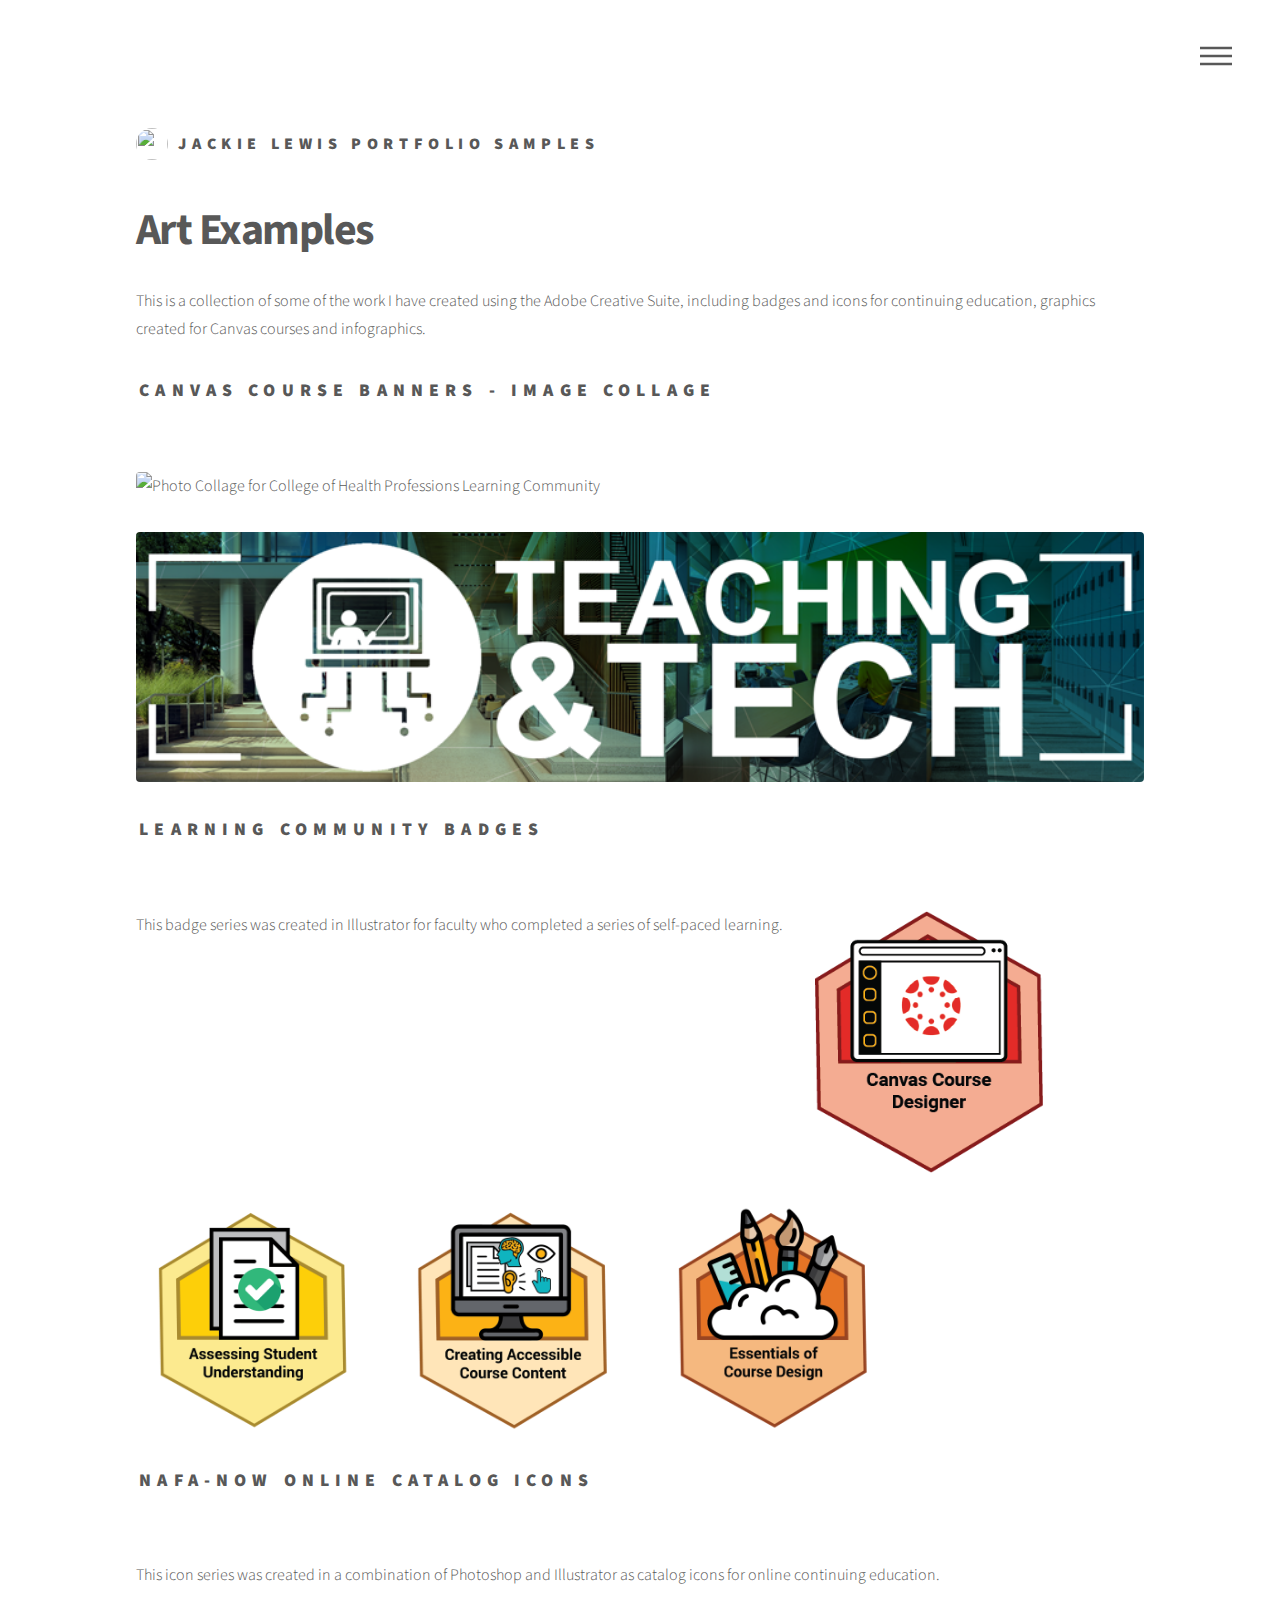
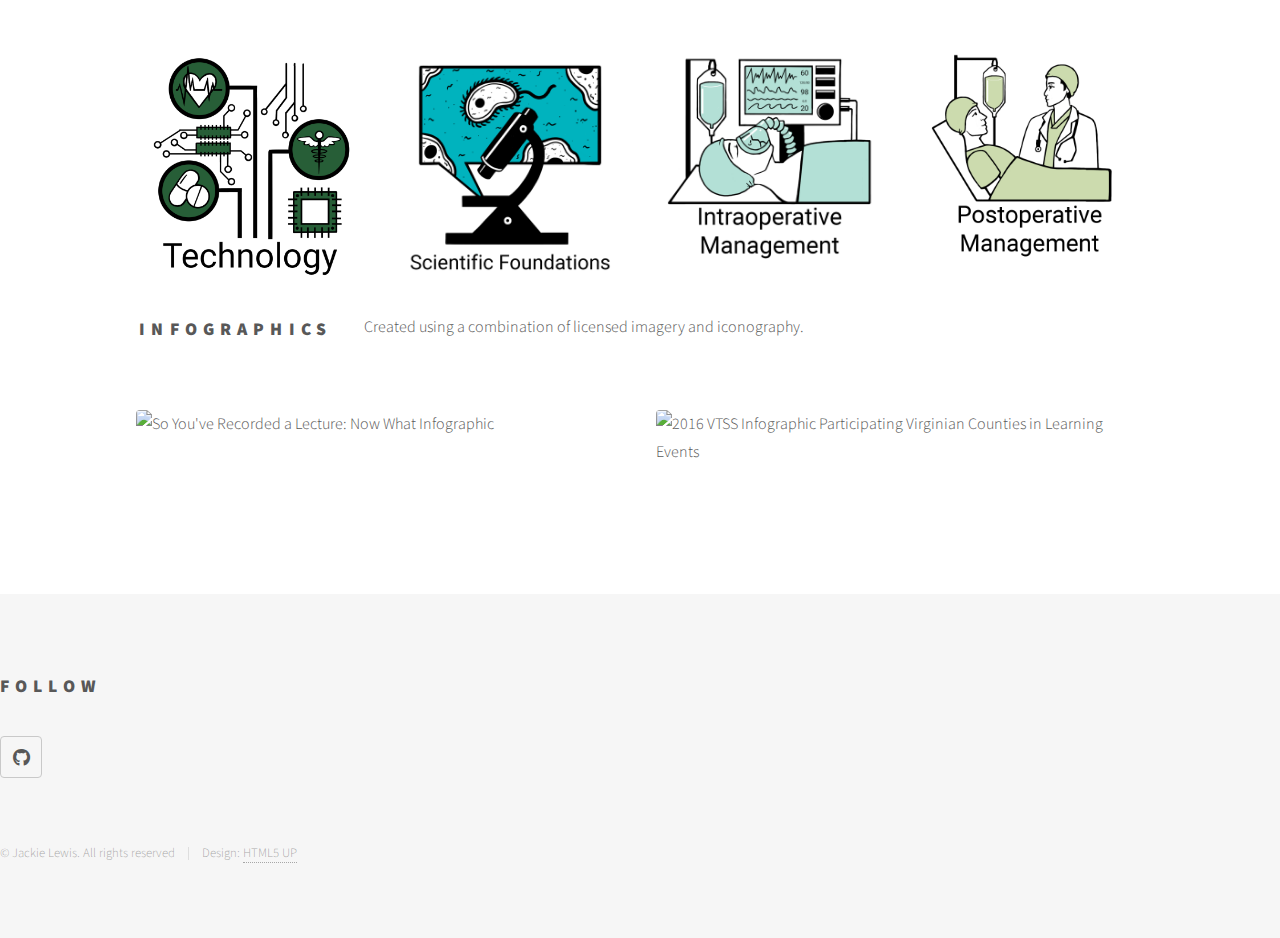
==== creative.html @ b451f37c "Update creative.html" ====
<!DOCTYPE HTML>
<!--
	Phantom by HTML5 UP
	html5up.net | @ajlkn
	Free for personal and commercial use under the CCA 3.0 license (html5up.net/license)
-->
<html>
	<head>
		<title>Jackie Lewis Portfolio Samples</title>
		<meta charset="utf-8" />
		<meta name="viewport" content="width=device-width, initial-scale=1, user-scalable=no" />
		<link rel="stylesheet" href="assets/css/main.css" />
		<noscript><link rel="stylesheet" href="assets/css/noscript.css" /></noscript>
	</head>
	<body class="is-preload">
		<!-- Wrapper -->
			<div id="wrapper">

				<!-- Header -->
					<header id="header">
						<div class="inner">

							<!-- Logo -->
								<a href="index.html" class="logo">
									<span class="symbol"><img style="border-radius: 50%" src="https://avatars.githubusercontent.com/u/89713670?v=4" alt="" /></span><span class="title">Jackie Lewis Portfolio Samples</span>
								</a>

							<!-- Nav -->
								<nav>
									<ul>
										<li><a href="#menu">Menu</a></li>
									</ul>
								</nav>

						</div>
					</header>

				<!-- Menu -->
					<nav id="menu">
						<h2>Menu</h2>
						<ul>
							<li><a href="index.html">Home</a></li>
							<li><a href="css.html">CSS Examples</a></li>
<li><a href="creative.html">Art Examples</a></li>
<!--							<li><a href="generic.html">Consequat dolor</a></li>-->
<!--							<li><a href="elements.html">Elements</a></li>-->
						</ul>
					</nav>

				<!-- Main -->
					<div id="main">
						<div class="inner">
							<header>
								<h1>Art Examples</h1>
								<p>This is a collection of some of the work I have created using the Adobe Creative Suite, including badges and icons for continuing education, graphics created for Canvas courses and infographics.</p>
							</header>
							<section>
								<div class="box alt">
									<div class="row gtr-uniform">
                    <h2>Canvas Course Banners - Image Collage</h2>  <div class="col-12"><span class="image fit"><img src="Canvas Narrow Collage Homepage Banner.png" alt="Photo Collage for College of Health Professions Learning Community"></span></div>

                    <div class="col-12"><span class="image fit"><img src="TEACH _ TECH Banner.png" alt="TEACH & TECH Banner for Newsletter"></span></div>
                    <h2>Learning Community Badges</h2><p>This badge series was created in Illustrator for faculty who completed a series of self-paced learning.</p>
<div class="col-3"><span class="image fit"><img src="ICONS/Badges/Learning Community Badge -- Canvas Course Designer Badge.png" alt="Canvas Course Designer Badge - the Canvas logo on a computer screen on a red six sided badge"></span></div>
                    <div class="col-3"><span class="image fit"><img src="ICONS/Badges/Learning community badge - assessment strategies.png" alt="Assessing Student Understanding Badge - Icons of a document and checkmark on a yellow six sided badge"></span></div>
<div class="col-3"><span class="image fit"><img src="ICONS/Badges/Learning community badge - creating accessible course content.png" alt="Creating Accessible Course Content Badge - Icons of a document, eye, brain, hand and ear on a computer screen on a gold six sided badge"></span></div>
<div class="col-3"><span class="image fit"><img src="ICONS/Badges/Learning community badget - essentials of course design.png" alt="Essentials of Course Design Badge - Icons of a pencil, paint brush, pen and ruler behind a cloud on an orange six sided badge"></span></div>
                    <h2>NAFA-Now Online Catalog Icons</h2><p>This icon series was created in a combination of Photoshop and Illustrator as catalog icons for online continuing education.</p>
<div class="col-3"><span class="image fit"><img src="ICONS/Technology.png" alt="Computer chip illustration in green with medical imagery labeled Technology"></span></div>
                    <div class="col-3"><span class="image fit"><img src="ICONS/Scientific-Foundations.png" alt="Microscope looking at a slide of microbes labeled Scientific Foundations"></span></div>
<div class="col-3"><span class="image fit"><img src="ICONS/Intraoperative-Management.png" alt="Patient laying on operating table surrounded by an IV and medical equipment labeled Intraoperative Management"></span></div>
<div class="col-3"><span class="image fit"><img src="ICONS/Postoperative Management.png" alt="Patient laying on bed talking to doctor surrounded by an IV labeled Postoperative Management"></span></div>
                    <h2>Infographics</h2>
                    <p>Created using a combination of licensed imagery and iconography.</p>
                    <div class="col-6"><span class="image fit"><img src="INFOGRAPHIC Video.pdf" alt="So You've Recorded a Lecture: Now What Infographic" /></span></div>
                    <div class="col-6"><span class="image fit"><img src="INFOGRAPHIC VTSS 2016.pdf" alt="2016 VTSS Infographic Participating Virginian Counties in Learning Events" /></span></div>

                    
                    
                    
										</div>
										

					
									</div>
								</div>
							</section>
						</div>
					</div>

				<!-- Footer -->
					<footer id="footer">
						<div class="inner">
							<section>
								<h2>Follow</h2>
								<ul class="icons">
									<li><a href="https://github.com/lewisjn/" class="icon brands style2 fa-github"><span class="label">GitHub</span></a></li>
								</ul>
							</section>
							<ul class="copyright">
								<li>&copy; Jackie Lewis. All rights reserved</li><li>Design: <a href="http://html5up.net">HTML5 UP</a></li>
							</ul>
						</div>
					</footer>

			</div>

		<!-- Scripts -->
			<script src="assets/js/jquery.min.js"></script>
			<script src="assets/js/browser.min.js"></script>
			<script src="assets/js/breakpoints.min.js"></script>
			<script src="assets/js/util.js"></script>
			<script src="assets/js/main.js"></script>

	</body>
</html>
---- assets/css/main.css ----
@import url(fontawesome-all.min.css);
@import url("https://fonts.googleapis.com/css?family=Source+Sans+Pro:300,700,900");

/*
	Phantom by HTML5 UP
	html5up.net | @ajlkn
	Free for personal and commercial use under the CCA 3.0 license (html5up.net/license)
*/

html, body, div, span, applet, object,
iframe, h1, h2, h3, h4, h5, h6, p, blockquote,
pre, a, abbr, acronym, address, big, cite,
code, del, dfn, em, img, ins, kbd, q, s, samp,
small, strike, strong, sub, sup, tt, var, b,
u, i, center, dl, dt, dd, ol, ul, li, fieldset,
form, label, legend, table, caption, tbody,
tfoot, thead, tr, th, td, article, aside,
canvas, details, embed, figure, figcaption,
footer, header, hgroup, menu, nav, output, ruby,
section, summary, time, mark, audio, video {
	margin: 0;
	padding: 0;
	border: 0;
	font-size: 100%;
	font: inherit;
	vertical-align: baseline;}

article, aside, details, figcaption, figure,
footer, header, hgroup, menu, nav, section {
	display: block;}

body {
	line-height: 1;
}

ol, ul {
	list-style: none;
}

blockquote, q {
	quotes: none;
}

	blockquote:before, blockquote:after, q:before, q:after {
		content: '';
		content: none;
	}

table {
	border-collapse: collapse;
	border-spacing: 0;
}

body {
	-webkit-text-size-adjust: none;
}

mark {
	background-color: transparent;
	color: inherit;
}

input::-moz-focus-inner {
	border: 0;
	padding: 0;
}

input, select, textarea {
	-moz-appearance: none;
	-webkit-appearance: none;
	-ms-appearance: none;
	appearance: none;
}

/* Basic */

	@-ms-viewport {
		width: device-width;
	}

	body {
		-ms-overflow-style: scrollbar;
	}

	@media screen and (max-width: 480px) {

		html, body {
			min-width: 320px;
		}

	}

	html {
		box-sizing: border-box;
	}

	*, *:before, *:after {
		box-sizing: inherit;
	}

	body {
		background: #ffffff;
	}

		body.is-preload *, body.is-preload *:before, body.is-preload *:after {
			-moz-animation: none !important;
			-webkit-animation: none !important;
			-ms-animation: none !important;
			animation: none !important;
			-moz-transition: none !important;
			-webkit-transition: none !important;
			-ms-transition: none !important;
			transition: none !important;
		}

/* Type */

	body, input, select, textarea {
		color: #585858;
		font-family: "Source Sans Pro", Helvetica, sans-serif;
		font-size: 16pt;
		font-weight: 300;
		line-height: 1.75;
	}

		@media screen and (max-width: 1680px) {

			body, input, select, textarea {
				font-size: 14pt;
			}

		}

		@media screen and (max-width: 1280px) {

			body, input, select, textarea {
				font-size: 12pt;
			}

		}

	a {
		-moz-transition: border-bottom-color 0.2s ease, color 0.2s ease;
		-webkit-transition: border-bottom-color 0.2s ease, color 0.2s ease;
		-ms-transition: border-bottom-color 0.2s ease, color 0.2s ease;
		transition: border-bottom-color 0.2s ease, color 0.2s ease;
		text-decoration: none;
		color: #585858;
		border-bottom: dotted 1px rgba(88, 88, 88, 0.5);
	}

		a:hover {
			border-bottom-color: transparent;
			color: #f2849e !important;
		}

	strong, b {
		font-weight: 900;
	}

	em, i {
		font-style: italic;
	}

	p {
		margin: 0 0 2em 0;
	}

	h1 {
		font-size: 2.75em;
		font-weight: 700;
		line-height: 1.3;
		margin: 0 0 1em 0;
		letter-spacing: -0.035em;
	}

		h1 a {
			color: inherit;
		}

		@media screen and (max-width: 736px) {

			h1 {
				font-size: 2em;
				margin: 0 0 1em 0;
			}

		}

		@media screen and (max-width: 360px) {

			h1 {
				font-size: 1.75em;
			}

		}

	h2, h3, h4, h5, h6 {
		font-weight: 900;
		line-height: 1.5;
		margin: 0 0 2em 0;
		text-transform: uppercase;
		letter-spacing: 0.35em;
	}

		h2 a, h3 a, h4 a, h5 a, h6 a {
			color: inherit;
		}

	h2 {
		font-size: 1.1em;
	}

	h3 {
		font-size: 1em;
	}

	h4 {
		font-size: 0.8em;
	}

	h5 {
		font-size: 0.8em;
	}

	h6 {
		font-size: 0.8em;
	}

	@media screen and (max-width: 980px) {

		h1 br, h2 br, h3 br, h4 br, h5 br, h6 br {
			display: none;
		}

	}

	@media screen and (max-width: 736px) {

		h2 {
			font-size: 1em;
		}

		h3 {
			font-size: 0.8em;
		}

	}

	sub {
		font-size: 0.8em;
		position: relative;
		top: 0.5em;
	}

	sup {
		font-size: 0.8em;
		position: relative;
		top: -0.5em;
	}

	blockquote {
		border-left: solid 4px #c9c9c9;
		font-style: italic;
		margin: 0 0 2em 0;
		padding: 0.5em 0 0.5em 2em;
	}

	code {
		background: rgba(144, 144, 144, 0.075);
		border-radius: 4px;
		border: solid 1px #c9c9c9;
		font-family: "Courier New", monospace;
		font-size: 0.9em;
		margin: 0 0.25em;
		padding: 0.25em 0.65em;
	}

	pre {
		-webkit-overflow-scrolling: touch;
		font-family: "Courier New", monospace;
		font-size: 0.9em;
		margin: 0 0 2em 0;
	}

		pre code {
			display: block;
			line-height: 1.75;
			padding: 1em 1.5em;
			overflow-x: auto;
		}

	hr {
		border: 0;
		border-bottom: solid 1px #c9c9c9;
		margin: 2em 0;
	}

		hr.major {
			margin: 3em 0;
		}

	.align-left {
		text-align: left;
	}

	.align-center {
		text-align: center;
	}

	.align-right {
		text-align: right;
	}

/* Row */

	.row {
		display: flex;
		flex-wrap: wrap;
		box-sizing: border-box;
		align-items: stretch;
	}

		.row > * {
			box-sizing: border-box;
		}

		.row.gtr-uniform > * > :last-child {
			margin-bottom: 0;
		}

		.row.aln-left {
			justify-content: flex-start;
		}

		.row.aln-center {
			justify-content: center;
		}

		.row.aln-right {
			justify-content: flex-end;
		}

		.row.aln-top {
			align-items: flex-start;
		}

		.row.aln-middle {
			align-items: center;
		}

		.row.aln-bottom {
			align-items: flex-end;
		}

		.row > .imp {
			order: -1;
		}

		.row > .col-1 {
			width: 8.33333%;
		}

		.row > .off-1 {
			margin-left: 8.33333%;
		}

		.row > .col-2 {
			width: 16.66667%;
		}

		.row > .off-2 {
			margin-left: 16.66667%;
		}

		.row > .col-3 {
			width: 25%;
		}

		.row > .off-3 {
			margin-left: 25%;
		}

		.row > .col-4 {
			width: 33.33333%;
		}

		.row > .off-4 {
			margin-left: 33.33333%;
		}

		.row > .col-5 {
			width: 41.66667%;
		}

		.row > .off-5 {
			margin-left: 41.66667%;
		}

		.row > .col-6 {
			width: 50%;
		}

		.row > .off-6 {
			margin-left: 50%;
		}

		.row > .col-7 {
			width: 58.33333%;
		}

		.row > .off-7 {
			margin-left: 58.33333%;
		}

		.row > .col-8 {
			width: 66.66667%;
		}

		.row > .off-8 {
			margin-left: 66.66667%;
		}

		.row > .col-9 {
			width: 75%;
		}

		.row > .off-9 {
			margin-left: 75%;
		}

		.row > .col-10 {
			width: 83.33333%;
		}

		.row > .off-10 {
			margin-left: 83.33333%;
		}

		.row > .col-11 {
			width: 91.66667%;
		}

		.row > .off-11 {
			margin-left: 91.66667%;
		}

		.row > .col-12 {
			width: 100%;
		}

		.row > .off-12 {
			margin-left: 100%;
		}

		.row.gtr-0 {
			margin-top: 0;
			margin-left: 0em;
		}

			.row.gtr-0 > * {
				padding: 0 0 0 0em;
			}

			.row.gtr-0.gtr-uniform {
				margin-top: 0em;
			}

				.row.gtr-0.gtr-uniform > * {
					padding-top: 0em;
				}

		.row.gtr-25 {
			margin-top: 0;
			margin-left: -0.5em;
		}

			.row.gtr-25 > * {
				padding: 0 0 0 0.5em;
			}

			.row.gtr-25.gtr-uniform {
				margin-top: -0.5em;
			}

				.row.gtr-25.gtr-uniform > * {
					padding-top: 0.5em;
				}

		.row.gtr-50 {
			margin-top: 0;
			margin-left: -1em;
		}

			.row.gtr-50 > * {
				padding: 0 0 0 1em;
			}

			.row.gtr-50.gtr-uniform {
				margin-top: -1em;
			}

				.row.gtr-50.gtr-uniform > * {
					padding-top: 1em;
				}

		.row {
			margin-top: 0;
			margin-left: -2em;
		}

			.row > * {
				padding: 0 0 0 2em;
			}

			.row.gtr-uniform {
				margin-top: -2em;
			}

				.row.gtr-uniform > * {
					padding-top: 2em;
				}

		.row.gtr-150 {
			margin-top: 0;
			margin-left: -3em;
		}

			.row.gtr-150 > * {
				padding: 0 0 0 3em;
			}

			.row.gtr-150.gtr-uniform {
				margin-top: -3em;
			}

				.row.gtr-150.gtr-uniform > * {
					padding-top: 3em;
				}

		.row.gtr-200 {
			margin-top: 0;
			margin-left: -4em;
		}

			.row.gtr-200 > * {
				padding: 0 0 0 4em;
			}

			.row.gtr-200.gtr-uniform {
				margin-top: -4em;
			}

				.row.gtr-200.gtr-uniform > * {
					padding-top: 4em;
				}

		@media screen and (max-width: 1680px) {

			.row {
				display: flex;
				flex-wrap: wrap;
				box-sizing: border-box;
				align-items: stretch;
			}

				.row > * {
					box-sizing: border-box;
				}

				.row.gtr-uniform > * > :last-child {
					margin-bottom: 0;
				}

				.row.aln-left {
					justify-content: flex-start;
				}

				.row.aln-center {
					justify-content: center;
				}

				.row.aln-right {
					justify-content: flex-end;
				}

				.row.aln-top {
					align-items: flex-start;
				}

				.row.aln-middle {
					align-items: center;
				}

				.row.aln-bottom {
					align-items: flex-end;
				}

				.row > .imp-xlarge {
					order: -1;
				}

				.row > .col-1-xlarge {
					width: 8.33333%;
				}

				.row > .off-1-xlarge {
					margin-left: 8.33333%;
				}

				.row > .col-2-xlarge {
					width: 16.66667%;
				}

				.row > .off-2-xlarge {
					margin-left: 16.66667%;
				}

				.row > .col-3-xlarge {
					width: 25%;
				}

				.row > .off-3-xlarge {
					margin-left: 25%;
				}

				.row > .col-4-xlarge {
					width: 33.33333%;
				}

				.row > .off-4-xlarge {
					margin-left: 33.33333%;
				}

				.row > .col-5-xlarge {
					width: 41.66667%;
				}

				.row > .off-5-xlarge {
					margin-left: 41.66667%;
				}

				.row > .col-6-xlarge {
					width: 50%;
				}

				.row > .off-6-xlarge {
					margin-left: 50%;
				}

				.row > .col-7-xlarge {
					width: 58.33333%;
				}

				.row > .off-7-xlarge {
					margin-left: 58.33333%;
				}

				.row > .col-8-xlarge {
					width: 66.66667%;
				}

				.row > .off-8-xlarge {
					margin-left: 66.66667%;
				}

				.row > .col-9-xlarge {
					width: 75%;
				}

				.row > .off-9-xlarge {
					margin-left: 75%;
				}

				.row > .col-10-xlarge {
					width: 83.33333%;
				}

				.row > .off-10-xlarge {
					margin-left: 83.33333%;
				}

				.row > .col-11-xlarge {
					width: 91.66667%;
				}

				.row > .off-11-xlarge {
					margin-left: 91.66667%;
				}

				.row > .col-12-xlarge {
					width: 100%;
				}

				.row > .off-12-xlarge {
					margin-left: 100%;
				}

				.row.gtr-0 {
					margin-top: 0;
					margin-left: 0em;
				}

					.row.gtr-0 > * {
						padding: 0 0 0 0em;
					}

					.row.gtr-0.gtr-uniform {
						margin-top: 0em;
					}

						.row.gtr-0.gtr-uniform > * {
							padding-top: 0em;
						}

				.row.gtr-25 {
					margin-top: 0;
					margin-left: -0.5em;
				}

					.row.gtr-25 > * {
						padding: 0 0 0 0.5em;
					}

					.row.gtr-25.gtr-uniform {
						margin-top: -0.5em;
					}

						.row.gtr-25.gtr-uniform > * {
							padding-top: 0.5em;
						}

				.row.gtr-50 {
					margin-top: 0;
					margin-left: -1em;
				}

					.row.gtr-50 > * {
						padding: 0 0 0 1em;
					}

					.row.gtr-50.gtr-uniform {
						margin-top: -1em;
					}

						.row.gtr-50.gtr-uniform > * {
							padding-top: 1em;
						}

				.row {
					margin-top: 0;
					margin-left: -2em;
				}

					.row > * {
						padding: 0 0 0 2em;
					}

					.row.gtr-uniform {
						margin-top: -2em;
					}

						.row.gtr-uniform > * {
							padding-top: 2em;
						}

				.row.gtr-150 {
					margin-top: 0;
					margin-left: -3em;
				}

					.row.gtr-150 > * {
						padding: 0 0 0 3em;
					}

					.row.gtr-150.gtr-uniform {
						margin-top: -3em;
					}

						.row.gtr-150.gtr-uniform > * {
							padding-top: 3em;
						}

				.row.gtr-200 {
					margin-top: 0;
					margin-left: -4em;
				}

					.row.gtr-200 > * {
						padding: 0 0 0 4em;
					}

					.row.gtr-200.gtr-uniform {
						margin-top: -4em;
					}

						.row.gtr-200.gtr-uniform > * {
							padding-top: 4em;
						}

		}

		@media screen and (max-width: 1280px) {

			.row {
				display: flex;
				flex-wrap: wrap;
				box-sizing: border-box;
				align-items: stretch;
			}

				.row > * {
					box-sizing: border-box;
				}

				.row.gtr-uniform > * > :last-child {
					margin-bottom: 0;
				}

				.row.aln-left {
					justify-content: flex-start;
				}

				.row.aln-center {
					justify-content: center;
				}

				.row.aln-right {
					justify-content: flex-end;
				}

				.row.aln-top {
					align-items: flex-start;
				}

				.row.aln-middle {
					align-items: center;
				}

				.row.aln-bottom {
					align-items: flex-end;
				}

				.row > .imp-large {
					order: -1;
				}

				.row > .col-1-large {
					width: 8.33333%;
				}

				.row > .off-1-large {
					margin-left: 8.33333%;
				}

				.row > .col-2-large {
					width: 16.66667%;
				}

				.row > .off-2-large {
					margin-left: 16.66667%;
				}

				.row > .col-3-large {
					width: 25%;
				}

				.row > .off-3-large {
					margin-left: 25%;
				}

				.row > .col-4-large {
					width: 33.33333%;
				}

				.row > .off-4-large {
					margin-left: 33.33333%;
				}

				.row > .col-5-large {
					width: 41.66667%;
				}

				.row > .off-5-large {
					margin-left: 41.66667%;
				}

				.row > .col-6-large {
					width: 50%;
				}

				.row > .off-6-large {
					margin-left: 50%;
				}

				.row > .col-7-large {
					width: 58.33333%;
				}

				.row > .off-7-large {
					margin-left: 58.33333%;
				}

				.row > .col-8-large {
					width: 66.66667%;
				}

				.row > .off-8-large {
					margin-left: 66.66667%;
				}

				.row > .col-9-large {
					width: 75%;
				}

				.row > .off-9-large {
					margin-left: 75%;
				}

				.row > .col-10-large {
					width: 83.33333%;
				}

				.row > .off-10-large {
					margin-left: 83.33333%;
				}

				.row > .col-11-large {
					width: 91.66667%;
				}

				.row > .off-11-large {
					margin-left: 91.66667%;
				}

				.row > .col-12-large {
					width: 100%;
				}

				.row > .off-12-large {
					margin-left: 100%;
				}

				.row.gtr-0 {
					margin-top: 0;
					margin-left: 0em;
				}

					.row.gtr-0 > * {
						padding: 0 0 0 0em;
					}

					.row.gtr-0.gtr-uniform {
						margin-top: 0em;
					}

						.row.gtr-0.gtr-uniform > * {
							padding-top: 0em;
						}

				.row.gtr-25 {
					margin-top: 0;
					margin-left: -0.5em;
				}

					.row.gtr-25 > * {
						padding: 0 0 0 0.5em;
					}

					.row.gtr-25.gtr-uniform {
						margin-top: -0.5em;
					}

						.row.gtr-25.gtr-uniform > * {
							padding-top: 0.5em;
						}

				.row.gtr-50 {
					margin-top: 0;
					margin-left: -1em;
				}

					.row.gtr-50 > * {
						padding: 0 0 0 1em;
					}

					.row.gtr-50.gtr-uniform {
						margin-top: -1em;
					}

						.row.gtr-50.gtr-uniform > * {
							padding-top: 1em;
						}

				.row {
					margin-top: 0;
					margin-left: -2em;
				}

					.row > * {
						padding: 0 0 0 2em;
					}

					.row.gtr-uniform {
						margin-top: -2em;
					}

						.row.gtr-uniform > * {
							padding-top: 2em;
						}

				.row.gtr-150 {
					margin-top: 0;
					margin-left: -3em;
				}

					.row.gtr-150 > * {
						padding: 0 0 0 3em;
					}

					.row.gtr-150.gtr-uniform {
						margin-top: -3em;
					}

						.row.gtr-150.gtr-uniform > * {
							padding-top: 3em;
						}

				.row.gtr-200 {
					margin-top: 0;
					margin-left: -4em;
				}

					.row.gtr-200 > * {
						padding: 0 0 0 4em;
					}

					.row.gtr-200.gtr-uniform {
						margin-top: -4em;
					}

						.row.gtr-200.gtr-uniform > * {
							padding-top: 4em;
						}

		}

		@media screen and (max-width: 980px) {

			.row {
				display: flex;
				flex-wrap: wrap;
				box-sizing: border-box;
				align-items: stretch;
			}

				.row > * {
					box-sizing: border-box;
				}

				.row.gtr-uniform > * > :last-child {
					margin-bottom: 0;
				}

				.row.aln-left {
					justify-content: flex-start;
				}

				.row.aln-center {
					justify-content: center;
				}

				.row.aln-right {
					justify-content: flex-end;
				}

				.row.aln-top {
					align-items: flex-start;
				}

				.row.aln-middle {
					align-items: center;
				}

				.row.aln-bottom {
					align-items: flex-end;
				}

				.row > .imp-medium {
					order: -1;
				}

				.row > .col-1-medium {
					width: 8.33333%;
				}

				.row > .off-1-medium {
					margin-left: 8.33333%;
				}

				.row > .col-2-medium {
					width: 16.66667%;
				}

				.row > .off-2-medium {
					margin-left: 16.66667%;
				}

				.row > .col-3-medium {
					width: 25%;
				}

				.row > .off-3-medium {
					margin-left: 25%;
				}

				.row > .col-4-medium {
					width: 33.33333%;
				}

				.row > .off-4-medium {
					margin-left: 33.33333%;
				}

				.row > .col-5-medium {
					width: 41.66667%;
				}

				.row > .off-5-medium {
					margin-left: 41.66667%;
				}

				.row > .col-6-medium {
					width: 50%;
				}

				.row > .off-6-medium {
					margin-left: 50%;
				}

				.row > .col-7-medium {
					width: 58.33333%;
				}

				.row > .off-7-medium {
					margin-left: 58.33333%;
				}

				.row > .col-8-medium {
					width: 66.66667%;
				}

				.row > .off-8-medium {
					margin-left: 66.66667%;
				}

				.row > .col-9-medium {
					width: 75%;
				}

				.row > .off-9-medium {
					margin-left: 75%;
				}

				.row > .col-10-medium {
					width: 83.33333%;
				}

				.row > .off-10-medium {
					margin-left: 83.33333%;
				}

				.row > .col-11-medium {
					width: 91.66667%;
				}

				.row > .off-11-medium {
					margin-left: 91.66667%;
				}

				.row > .col-12-medium {
					width: 100%;
				}

				.row > .off-12-medium {
					margin-left: 100%;
				}

				.row.gtr-0 {
					margin-top: 0;
					margin-left: 0em;
				}

					.row.gtr-0 > * {
						padding: 0 0 0 0em;
					}

					.row.gtr-0.gtr-uniform {
						margin-top: 0em;
					}

						.row.gtr-0.gtr-uniform > * {
							padding-top: 0em;
						}

				.row.gtr-25 {
					margin-top: 0;
					margin-left: -0.375em;
				}

					.row.gtr-25 > * {
						padding: 0 0 0 0.375em;
					}

					.row.gtr-25.gtr-uniform {
						margin-top: -0.375em;
					}

						.row.gtr-25.gtr-uniform > * {
							padding-top: 0.375em;
						}

				.row.gtr-50 {
					margin-top: 0;
					margin-left: -0.75em;
				}

					.row.gtr-50 > * {
						padding: 0 0 0 0.75em;
					}

					.row.gtr-50.gtr-uniform {
						margin-top: -0.75em;
					}

						.row.gtr-50.gtr-uniform > * {
							padding-top: 0.75em;
						}

				.row {
					margin-top: 0;
					margin-left: -1.5em;
				}

					.row > * {
						padding: 0 0 0 1.5em;
					}

					.row.gtr-uniform {
						margin-top: -1.5em;
					}

						.row.gtr-uniform > * {
							padding-top: 1.5em;
						}

				.row.gtr-150 {
					margin-top: 0;
					margin-left: -2.25em;
				}

					.row.gtr-150 > * {
						padding: 0 0 0 2.25em;
					}

					.row.gtr-150.gtr-uniform {
						margin-top: -2.25em;
					}

						.row.gtr-150.gtr-uniform > * {
							padding-top: 2.25em;
						}

				.row.gtr-200 {
					margin-top: 0;
					margin-left: -3em;
				}

					.row.gtr-200 > * {
						padding: 0 0 0 3em;
					}

					.row.gtr-200.gtr-uniform {
						margin-top: -3em;
					}

						.row.gtr-200.gtr-uniform > * {
							padding-top: 3em;
						}

		}

		@media screen and (max-width: 736px) {

			.row {
				display: flex;
				flex-wrap: wrap;
				box-sizing: border-box;
				align-items: stretch;
			}

				.row > * {
					box-sizing: border-box;
				}

				.row.gtr-uniform > * > :last-child {
					margin-bottom: 0;
				}

				.row.aln-left {
					justify-content: flex-start;
				}

				.row.aln-center {
					justify-content: center;
				}

				.row.aln-right {
					justify-content: flex-end;
				}

				.row.aln-top {
					align-items: flex-start;
				}

				.row.aln-middle {
					align-items: center;
				}

				.row.aln-bottom {
					align-items: flex-end;
				}

				.row > .imp-small {
					order: -1;
				}

				.row > .col-1-small {
					width: 8.33333%;
				}

				.row > .off-1-small {
					margin-left: 8.33333%;
				}

				.row > .col-2-small {
					width: 16.66667%;
				}

				.row > .off-2-small {
					margin-left: 16.66667%;
				}

				.row > .col-3-small {
					width: 25%;
				}

				.row > .off-3-small {
					margin-left: 25%;
				}

				.row > .col-4-small {
					width: 33.33333%;
				}

				.row > .off-4-small {
					margin-left: 33.33333%;
				}

				.row > .col-5-small {
					width: 41.66667%;
				}

				.row > .off-5-small {
					margin-left: 41.66667%;
				}

				.row > .col-6-small {
					width: 50%;
				}

				.row > .off-6-small {
					margin-left: 50%;
				}

				.row > .col-7-small {
					width: 58.33333%;
				}

				.row > .off-7-small {
					margin-left: 58.33333%;
				}

				.row > .col-8-small {
					width: 66.66667%;
				}

				.row > .off-8-small {
					margin-left: 66.66667%;
				}

				.row > .col-9-small {
					width: 75%;
				}

				.row > .off-9-small {
					margin-left: 75%;
				}

				.row > .col-10-small {
					width: 83.33333%;
				}

				.row > .off-10-small {
					margin-left: 83.33333%;
				}

				.row > .col-11-small {
					width: 91.66667%;
				}

				.row > .off-11-small {
					margin-left: 91.66667%;
				}

				.row > .col-12-small {
					width: 100%;
				}

				.row > .off-12-small {
					margin-left: 100%;
				}

				.row.gtr-0 {
					margin-top: 0;
					margin-left: 0em;
				}

					.row.gtr-0 > * {
						padding: 0 0 0 0em;
					}

					.row.gtr-0.gtr-uniform {
						margin-top: 0em;
					}

						.row.gtr-0.gtr-uniform > * {
							padding-top: 0em;
						}

				.row.gtr-25 {
					margin-top: 0;
					margin-left: -0.25em;
				}

					.row.gtr-25 > * {
						padding: 0 0 0 0.25em;
					}

					.row.gtr-25.gtr-uniform {
						margin-top: -0.25em;
					}

						.row.gtr-25.gtr-uniform > * {
							padding-top: 0.25em;
						}

				.row.gtr-50 {
					margin-top: 0;
					margin-left: -0.5em;
				}

					.row.gtr-50 > * {
						padding: 0 0 0 0.5em;
					}

					.row.gtr-50.gtr-uniform {
						margin-top: -0.5em;
					}

						.row.gtr-50.gtr-uniform > * {
							padding-top: 0.5em;
						}

				.row {
					margin-top: 0;
					margin-left: -1em;
				}

					.row > * {
						padding: 0 0 0 1em;
					}

					.row.gtr-uniform {
						margin-top: -1em;
					}

						.row.gtr-uniform > * {
							padding-top: 1em;
						}

				.row.gtr-150 {
					margin-top: 0;
					margin-left: -1.5em;
				}

					.row.gtr-150 > * {
						padding: 0 0 0 1.5em;
					}

					.row.gtr-150.gtr-uniform {
						margin-top: -1.5em;
					}

						.row.gtr-150.gtr-uniform > * {
							padding-top: 1.5em;
						}

				.row.gtr-200 {
					margin-top: 0;
					margin-left: -2em;
				}

					.row.gtr-200 > * {
						padding: 0 0 0 2em;
					}

					.row.gtr-200.gtr-uniform {
						margin-top: -2em;
					}

						.row.gtr-200.gtr-uniform > * {
							padding-top: 2em;
						}

		}

		@media screen and (max-width: 480px) {

			.row {
				display: flex;
				flex-wrap: wrap;
				box-sizing: border-box;
				align-items: stretch;
			}

				.row > * {
					box-sizing: border-box;
				}

				.row.gtr-uniform > * > :last-child {
					margin-bottom: 0;
				}

				.row.aln-left {
					justify-content: flex-start;
				}

				.row.aln-center {
					justify-content: center;
				}

				.row.aln-right {
					justify-content: flex-end;
				}

				.row.aln-top {
					align-items: flex-start;
				}

				.row.aln-middle {
					align-items: center;
				}

				.row.aln-bottom {
					align-items: flex-end;
				}

				.row > .imp-xsmall {
					order: -1;
				}

				.row > .col-1-xsmall {
					width: 8.33333%;
				}

				.row > .off-1-xsmall {
					margin-left: 8.33333%;
				}

				.row > .col-2-xsmall {
					width: 16.66667%;
				}

				.row > .off-2-xsmall {
					margin-left: 16.66667%;
				}

				.row > .col-3-xsmall {
					width: 25%;
				}

				.row > .off-3-xsmall {
					margin-left: 25%;
				}

				.row > .col-4-xsmall {
					width: 33.33333%;
				}

				.row > .off-4-xsmall {
					margin-left: 33.33333%;
				}

				.row > .col-5-xsmall {
					width: 41.66667%;
				}

				.row > .off-5-xsmall {
					margin-left: 41.66667%;
				}

				.row > .col-6-xsmall {
					width: 50%;
				}

				.row > .off-6-xsmall {
					margin-left: 50%;
				}

				.row > .col-7-xsmall {
					width: 58.33333%;
				}

				.row > .off-7-xsmall {
					margin-left: 58.33333%;
				}

				.row > .col-8-xsmall {
					width: 66.66667%;
				}

				.row > .off-8-xsmall {
					margin-left: 66.66667%;
				}

				.row > .col-9-xsmall {
					width: 75%;
				}

				.row > .off-9-xsmall {
					margin-left: 75%;
				}

				.row > .col-10-xsmall {
					width: 83.33333%;
				}

				.row > .off-10-xsmall {
					margin-left: 83.33333%;
				}

				.row > .col-11-xsmall {
					width: 91.66667%;
				}

				.row > .off-11-xsmall {
					margin-left: 91.66667%;
				}

				.row > .col-12-xsmall {
					width: 100%;
				}

				.row > .off-12-xsmall {
					margin-left: 100%;
				}

				.row.gtr-0 {
					margin-top: 0;
					margin-left: 0em;
				}

					.row.gtr-0 > * {
						padding: 0 0 0 0em;
					}

					.row.gtr-0.gtr-uniform {
						margin-top: 0em;
					}

						.row.gtr-0.gtr-uniform > * {
							padding-top: 0em;
						}

				.row.gtr-25 {
					margin-top: 0;
					margin-left: -0.25em;
				}

					.row.gtr-25 > * {
						padding: 0 0 0 0.25em;
					}

					.row.gtr-25.gtr-uniform {
						margin-top: -0.25em;
					}

						.row.gtr-25.gtr-uniform > * {
							padding-top: 0.25em;
						}

				.row.gtr-50 {
					margin-top: 0;
					margin-left: -0.5em;
				}

					.row.gtr-50 > * {
						padding: 0 0 0 0.5em;
					}

					.row.gtr-50.gtr-uniform {
						margin-top: -0.5em;
					}

						.row.gtr-50.gtr-uniform > * {
							padding-top: 0.5em;
						}

				.row {
					margin-top: 0;
					margin-left: -1em;
				}

					.row > * {
						padding: 0 0 0 1em;
					}

					.row.gtr-uniform {
						margin-top: -1em;
					}

						.row.gtr-uniform > * {
							padding-top: 1em;
						}

				.row.gtr-150 {
					margin-top: 0;
					margin-left: -1.5em;
				}

					.row.gtr-150 > * {
						padding: 0 0 0 1.5em;
					}

					.row.gtr-150.gtr-uniform {
						margin-top: -1.5em;
					}

						.row.gtr-150.gtr-uniform > * {
							padding-top: 1.5em;
						}

				.row.gtr-200 {
					margin-top: 0;
					margin-left: -2em;
				}

					.row.gtr-200 > * {
						padding: 0 0 0 2em;
					}

					.row.gtr-200.gtr-uniform {
						margin-top: -2em;
					}

						.row.gtr-200.gtr-uniform > * {
							padding-top: 2em;
						}

		}

/* Section/Article */

	section.special, article.special {
		text-align: center;
	}

	header p {
		margin-top: -1em;
	}

	@media screen and (max-width: 736px) {

		header p {
			margin-top: 0;
		}

	}

/* Icon */

	.icon {
		text-decoration: none;
		border-bottom: none;
		position: relative;
	}

		.icon:before {
			-moz-osx-font-smoothing: grayscale;
			-webkit-font-smoothing: antialiased;
			display: inline-block;
			font-style: normal;
			font-variant: normal;
			text-rendering: auto;
			line-height: 1;
			text-transform: none !important;
			font-family: 'Font Awesome 5 Free';
			font-weight: 400;
		}

		.icon > .label {
			display: none;
		}

		.icon:before {
			line-height: inherit;
		}

		.icon.solid:before {
			font-weight: 900;
		}

		.icon.brands:before {
			font-family: 'Font Awesome 5 Brands';
		}

		.icon.style2 {
			-moz-transition: background-color 0.2s ease-in-out, color 0.2s ease-in-out, border-color 0.2s ease-in-out;
			-webkit-transition: background-color 0.2s ease-in-out, color 0.2s ease-in-out, border-color 0.2s ease-in-out;
			-ms-transition: background-color 0.2s ease-in-out, color 0.2s ease-in-out, border-color 0.2s ease-in-out;
			transition: background-color 0.2s ease-in-out, color 0.2s ease-in-out, border-color 0.2s ease-in-out;
			background-color: transparent;
			border: solid 1px #c9c9c9;
			border-radius: 4px;
			width: 2.65em;
			height: 2.65em;
			display: inline-block;
			text-align: center;
			line-height: 2.65em;
			color: inherit;
		}

			.icon.style2:before {
				font-size: 1.1em;
			}

			.icon.style2:hover {
				color: #f2849e;
				border-color: #f2849e;
			}

			.icon.style2:active {
				background-color: rgba(242, 132, 158, 0.1);
			}

/* List */

	ol {
		list-style: decimal;
		margin: 0 0 2em 0;
		padding-left: 1.25em;
	}

		ol li {
			padding-left: 0.25em;
		}

	ul {
		list-style: disc;
		margin: 0 0 2em 0;
		padding-left: 1em;
	}

		ul li {
			padding-left: 0.5em;
		}

		ul.alt {
			list-style: none;
			padding-left: 0;
		}

			ul.alt li {
				border-top: solid 1px #c9c9c9;
				padding: 0.5em 0;
			}

				ul.alt li:first-child {
					border-top: 0;
					padding-top: 0;
				}

	dl {
		margin: 0 0 2em 0;
	}

		dl dt {
			display: block;
			font-weight: 900;
			margin: 0 0 1em 0;
		}

		dl dd {
			margin-left: 2em;
		}

/* Actions */

	ul.actions {
		display: -moz-flex;
		display: -webkit-flex;
		display: -ms-flex;
		display: flex;
		cursor: default;
		list-style: none;
		margin-left: -1em;
		padding-left: 0;
	}

		ul.actions li {
			padding: 0 0 0 1em;
			vertical-align: middle;
		}

		ul.actions.special {
			-moz-justify-content: center;
			-webkit-justify-content: center;
			-ms-justify-content: center;
			justify-content: center;
			width: 100%;
			margin-left: 0;
		}

			ul.actions.special li:first-child {
				padding-left: 0;
			}

		ul.actions.stacked {
			-moz-flex-direction: column;
			-webkit-flex-direction: column;
			-ms-flex-direction: column;
			flex-direction: column;
			margin-left: 0;
		}

			ul.actions.stacked li {
				padding: 1.3em 0 0 0;
			}

				ul.actions.stacked li:first-child {
					padding-top: 0;
				}

		ul.actions.fit {
			width: calc(100% + 1em);
		}

			ul.actions.fit li {
				-moz-flex-grow: 1;
				-webkit-flex-grow: 1;
				-ms-flex-grow: 1;
				flex-grow: 1;
				-moz-flex-shrink: 1;
				-webkit-flex-shrink: 1;
				-ms-flex-shrink: 1;
				flex-shrink: 1;
				width: 100%;
			}

				ul.actions.fit li > * {
					width: 100%;
				}

			ul.actions.fit.stacked {
				width: 100%;
			}

		@media screen and (max-width: 480px) {

			ul.actions:not(.fixed) {
				-moz-flex-direction: column;
				-webkit-flex-direction: column;
				-ms-flex-direction: column;
				flex-direction: column;
				margin-left: 0;
				width: 100% !important;
			}

				ul.actions:not(.fixed) li {
					-moz-flex-grow: 1;
					-webkit-flex-grow: 1;
					-ms-flex-grow: 1;
					flex-grow: 1;
					-moz-flex-shrink: 1;
					-webkit-flex-shrink: 1;
					-ms-flex-shrink: 1;
					flex-shrink: 1;
					padding: 1em 0 0 0;
					text-align: center;
					width: 100%;
				}

					ul.actions:not(.fixed) li > * {
						width: 100%;
					}

					ul.actions:not(.fixed) li:first-child {
						padding-top: 0;
					}

					ul.actions:not(.fixed) li input[type="submit"],
					ul.actions:not(.fixed) li input[type="reset"],
					ul.actions:not(.fixed) li input[type="button"],
					ul.actions:not(.fixed) li button,
					ul.actions:not(.fixed) li .button {
						width: 100%;
					}

						ul.actions:not(.fixed) li input[type="submit"].icon:before,
						ul.actions:not(.fixed) li input[type="reset"].icon:before,
						ul.actions:not(.fixed) li input[type="button"].icon:before,
						ul.actions:not(.fixed) li button.icon:before,
						ul.actions:not(.fixed) li .button.icon:before {
							margin-left: -0.5rem;
						}

		}

/* Icons */

	ul.icons {
		cursor: default;
		list-style: none;
		padding-left: 0;
		margin: -1em 0 2em -1em;
	}

		ul.icons li {
			display: inline-block;
			padding: 1em 0 0 1em;
		}

/* Form */

	form {
		margin: 0 0 2em 0;
		overflow-x: hidden;
	}

		form > :last-child {
			margin-bottom: 0;
		}

		form > .fields {
			display: -moz-flex;
			display: -webkit-flex;
			display: -ms-flex;
			display: flex;
			-moz-flex-wrap: wrap;
			-webkit-flex-wrap: wrap;
			-ms-flex-wrap: wrap;
			flex-wrap: wrap;
			width: calc(100% + 3em);
			margin: -1.5em 0 2em -1.5em;
		}

			form > .fields > .field {
				-moz-flex-grow: 0;
				-webkit-flex-grow: 0;
				-ms-flex-grow: 0;
				flex-grow: 0;
				-moz-flex-shrink: 0;
				-webkit-flex-shrink: 0;
				-ms-flex-shrink: 0;
				flex-shrink: 0;
				padding: 1.5em 0 0 1.5em;
				width: calc(100% - 1.5em);
			}

				form > .fields > .field.half {
					width: calc(50% - 0.75em);
				}

				form > .fields > .field.third {
					width: calc(100%/3 - 0.5em);
				}

				form > .fields > .field.quarter {
					width: calc(25% - 0.375em);
				}

		@media screen and (max-width: 480px) {

			form > .fields {
				width: calc(100% + 3em);
				margin: -1.5em 0 2em -1.5em;
			}

				form > .fields > .field {
					padding: 1.5em 0 0 1.5em;
					width: calc(100% - 1.5em);
				}

					form > .fields > .field.half {
						width: calc(100% - 1.5em);
					}

					form > .fields > .field.third {
						width: calc(100% - 1.5em);
					}

					form > .fields > .field.quarter {
						width: calc(100% - 1.5em);
					}

		}

	label {
		display: block;
		font-size: 0.9em;
		font-weight: 900;
		margin: 0 0 1em 0;
	}

	input[type="text"],
	input[type="password"],
	input[type="email"],
	input[type="tel"],
	select,
	textarea {
		-moz-appearance: none;
		-webkit-appearance: none;
		-ms-appearance: none;
		appearance: none;
		background-color: transparent;
		border: none;
		border-radius: 0;
		border-bottom: solid 1px #c9c9c9;
		color: inherit;
		display: block;
		outline: 0;
		padding: 0;
		text-decoration: none;
		width: 100%;
	}

		input[type="text"]:invalid,
		input[type="password"]:invalid,
		input[type="email"]:invalid,
		input[type="tel"]:invalid,
		select:invalid,
		textarea:invalid {
			box-shadow: none;
		}

		input[type="text"]:focus,
		input[type="password"]:focus,
		input[type="email"]:focus,
		input[type="tel"]:focus,
		select:focus,
		textarea:focus {
			border-bottom-color: #f2849e;
			box-shadow: inset 0 -1px 0 0 #f2849e;
		}

	select {
		background-image: url("data:image/svg+xml;charset=utf8,%3Csvg xmlns='http://www.w3.org/2000/svg' width='40' height='40' preserveAspectRatio='none' viewBox='0 0 40 40'%3E%3Cpath d='M9.4,12.3l10.4,10.4l10.4-10.4c0.2-0.2,0.5-0.4,0.9-0.4c0.3,0,0.6,0.1,0.9,0.4l3.3,3.3c0.2,0.2,0.4,0.5,0.4,0.9 c0,0.4-0.1,0.6-0.4,0.9L20.7,31.9c-0.2,0.2-0.5,0.4-0.9,0.4c-0.3,0-0.6-0.1-0.9-0.4L4.3,17.3c-0.2-0.2-0.4-0.5-0.4-0.9 c0-0.4,0.1-0.6,0.4-0.9l3.3-3.3c0.2-0.2,0.5-0.4,0.9-0.4S9.1,12.1,9.4,12.3z' fill='%23c9c9c9' /%3E%3C/svg%3E");
		background-size: 1.25rem;
		background-repeat: no-repeat;
		background-position: calc(100% - 1rem) center;
		height: 3em;
		padding-right: 3em;
		text-overflow: ellipsis;
	}

		select option {
			background: #ffffff;
		}

		select:focus::-ms-value {
			background-color: transparent;
		}

		select::-ms-expand {
			display: none;
		}

	input[type="text"],
	input[type="password"],
	input[type="email"],
	select {
		height: 3em;
	}

	textarea {
		padding: 0;
		min-height: 3.75em;
	}

	input[type="checkbox"],
	input[type="radio"] {
		-moz-appearance: none;
		-webkit-appearance: none;
		-ms-appearance: none;
		appearance: none;
		display: block;
		float: left;
		margin-right: -2em;
		opacity: 0;
		width: 1em;
		z-index: -1;
	}

		input[type="checkbox"] + label,
		input[type="radio"] + label {
			text-decoration: none;
			color: #585858;
			cursor: pointer;
			display: inline-block;
			font-size: 1em;
			font-weight: 300;
			padding-left: 2.55em;
			padding-right: 0.75em;
			position: relative;
		}

			input[type="checkbox"] + label:before,
			input[type="radio"] + label:before {
				-moz-osx-font-smoothing: grayscale;
				-webkit-font-smoothing: antialiased;
				display: inline-block;
				font-style: normal;
				font-variant: normal;
				text-rendering: auto;
				line-height: 1;
				text-transform: none !important;
				font-family: 'Font Awesome 5 Free';
				font-weight: 900;
			}

			input[type="checkbox"] + label:before,
			input[type="radio"] + label:before {
				border-radius: 4px;
				border: solid 1px #c9c9c9;
				content: '';
				display: inline-block;
				font-size: 0.8em;
				height: 2.25em;
				left: 0;
				line-height: 2.25em;
				position: absolute;
				text-align: center;
				top: 0;
				width: 2.25em;
			}

		input[type="checkbox"]:checked + label:before,
		input[type="radio"]:checked + label:before {
			background: #585858;
			border-color: #585858;
			color: #ffffff;
			content: '\f00c';
		}

		input[type="checkbox"]:focus + label:before,
		input[type="radio"]:focus + label:before {
			border-color: #f2849e;
			box-shadow: 0 0 0 1px #f2849e;
		}

	input[type="checkbox"] + label:before {
		border-radius: 4px;
	}

	input[type="radio"] + label:before {
		border-radius: 100%;
	}

/* Box */

	.box {
		border-radius: 4px;
		border: solid 1px #c9c9c9;
		margin-bottom: 2em;
		padding: 1.5em;
	}

		.box > :last-child,
		.box > :last-child > :last-child,
		.box > :last-child > :last-child > :last-child {
			margin-bottom: 0;
		}

		.box.alt {
			border: 0;
			border-radius: 0;
			padding: 0;
		}

/* Image */

	.image {
		border-radius: 4px;
		border: 0;
		display: inline-block;
		position: relative;
	}

		.image img {
			border-radius: 4px;
			display: block;
		}

		.image.left, .image.right {
			max-width: 40%;
		}

			.image.left img, .image.right img {
				width: 100%;
			}

		.image.left {
			float: left;
			padding: 0 1.5em 1em 0;
			top: 0.25em;
		}

		.image.right {
			float: right;
			padding: 0 0 1em 1.5em;
			top: 0.25em;
		}

		.image.fit {
			display: block;
			margin: 0 0 2em 0;
			width: 100%;
		}

			.image.fit img {
				width: 100%;
			}

		.image.main {
			display: block;
			margin: 0 0 3em 0;
			width: 100%;
		}

			.image.main img {
				width: 100%;
			}

			@media screen and (max-width: 736px) {

				.image.main {
					margin: 0 0 2em 0;
				}

			}

/* Table */

	.table-wrapper {
		-webkit-overflow-scrolling: touch;
		overflow-x: auto;
	}

	table {
		margin: 0 0 2em 0;
		width: 100%;
	}

		table tbody tr {
			border: solid 1px #c9c9c9;
			border-left: 0;
			border-right: 0;
		}

			table tbody tr:nth-child(2n + 1) {
				background-color: rgba(144, 144, 144, 0.075);
			}

		table td {
			padding: 0.75em 0.75em;
		}

		table th {
			font-size: 0.9em;
			font-weight: 900;
			padding: 0 0.75em 0.75em 0.75em;
			text-align: left;
		}

		table thead {
			border-bottom: solid 2px #c9c9c9;
		}

		table tfoot {
			border-top: solid 2px #c9c9c9;
		}

		table.alt {
			border-collapse: separate;
		}

			table.alt tbody tr td {
				border: solid 1px #c9c9c9;
				border-left-width: 0;
				border-top-width: 0;
			}

				table.alt tbody tr td:first-child {
					border-left-width: 1px;
				}

			table.alt tbody tr:first-child td {
				border-top-width: 1px;
			}

			table.alt thead {
				border-bottom: 0;
			}

			table.alt tfoot {
				border-top: 0;
			}

/* Button */

	input[type="submit"],
	input[type="reset"],
	input[type="button"],
	button,
	.button {
		-moz-appearance: none;
		-webkit-appearance: none;
		-ms-appearance: none;
		appearance: none;
		-moz-transition: background-color 0.2s ease-in-out, color 0.2s ease-in-out, box-shadow 0.2s ease-in-out;
		-webkit-transition: background-color 0.2s ease-in-out, color 0.2s ease-in-out, box-shadow 0.2s ease-in-out;
		-ms-transition: background-color 0.2s ease-in-out, color 0.2s ease-in-out, box-shadow 0.2s ease-in-out;
		transition: background-color 0.2s ease-in-out, color 0.2s ease-in-out, box-shadow 0.2s ease-in-out;
		background-color: transparent;
		border-radius: 4px;
		border: 0;
		box-shadow: inset 0 0 0 2px #585858;
		color: #585858 !important;
		cursor: pointer;
		display: inline-block;
		font-size: 0.8em;
		font-weight: 900;
		height: 3.5em;
		letter-spacing: 0.35em;
		line-height: 3.45em;
		overflow: hidden;
		padding: 0 1.25em 0 1.6em;
		text-align: center;
		text-decoration: none;
		text-overflow: ellipsis;
		text-transform: uppercase;
		white-space: nowrap;
	}

		input[type="submit"].icon:before,
		input[type="reset"].icon:before,
		input[type="button"].icon:before,
		button.icon:before,
		.button.icon:before {
			margin-right: 0.5em;
		}

		input[type="submit"].fit,
		input[type="reset"].fit,
		input[type="button"].fit,
		button.fit,
		.button.fit {
			width: 100%;
		}

		input[type="submit"]:hover,
		input[type="reset"]:hover,
		input[type="button"]:hover,
		button:hover,
		.button:hover {
			color: #f2849e !important;
			box-shadow: inset 0 0 0 2px #f2849e;
		}

		input[type="submit"]:active,
		input[type="reset"]:active,
		input[type="button"]:active,
		button:active,
		.button:active {
			background-color: rgba(242, 132, 158, 0.1);
		}

		input[type="submit"].small,
		input[type="reset"].small,
		input[type="button"].small,
		button.small,
		.button.small {
			font-size: 0.6em;
		}

		input[type="submit"].large,
		input[type="reset"].large,
		input[type="button"].large,
		button.large,
		.button.large {
			font-size: 1em;
		}

		input[type="submit"].primary,
		input[type="reset"].primary,
		input[type="button"].primary,
		button.primary,
		.button.primary {
			box-shadow: none;
			background-color: #585858;
			color: #ffffff !important;
		}

			input[type="submit"].primary:hover,
			input[type="reset"].primary:hover,
			input[type="button"].primary:hover,
			button.primary:hover,
			.button.primary:hover {
				background-color: #f2849e;
			}

			input[type="submit"].primary:active,
			input[type="reset"].primary:active,
			input[type="button"].primary:active,
			button.primary:active,
			.button.primary:active {
				background-color: #ee5f81;
			}

		input[type="submit"].disabled, input[type="submit"]:disabled,
		input[type="reset"].disabled,
		input[type="reset"]:disabled,
		input[type="button"].disabled,
		input[type="button"]:disabled,
		button.disabled,
		button:disabled,
		.button.disabled,
		.button:disabled {
			pointer-events: none;
			opacity: 0.25;
		}

/* Tiles */

	.tiles {
		display: -moz-flex;
		display: -webkit-flex;
		display: -ms-flex;
		display: flex;
		-moz-flex-wrap: wrap;
		-webkit-flex-wrap: wrap;
		-ms-flex-wrap: wrap;
		flex-wrap: wrap;
		postiion: relative;
		margin: -2.5em 0 0 -2.5em;
	}

		.tiles article {
			-moz-transition: -moz-transform 0.5s ease, opacity 0.5s ease;
			-webkit-transition: -webkit-transform 0.5s ease, opacity 0.5s ease;
			-ms-transition: -ms-transform 0.5s ease, opacity 0.5s ease;
			transition: transform 0.5s ease, opacity 0.5s ease;
			position: relative;
			width: calc(33.33333% - 2.5em);
			margin: 2.5em 0 0 2.5em;
		}

			.tiles article > .image {
				-moz-transition: -moz-transform 0.5s ease;
				-webkit-transition: -webkit-transform 0.5s ease;
				-ms-transition: -ms-transform 0.5s ease;
				transition: transform 0.5s ease;
				position: relative;
				display: block;
				width: 100%;
				border-radius: 4px;
				overflow: hidden;
			}

				.tiles article > .image img {
					display: block;
					width: 100%;
				}

				.tiles article > .image:before {
					pointer-events: none;
					-moz-transition: background-color 0.5s ease, opacity 0.5s ease;
					-webkit-transition: background-color 0.5s ease, opacity 0.5s ease;
					-ms-transition: background-color 0.5s ease, opacity 0.5s ease;
					transition: background-color 0.5s ease, opacity 0.5s ease;
					content: '';
					display: block;
					position: absolute;
					top: 0;
					left: 0;
					width: 100%;
					height: 100%;
					opacity: 1.0;
					z-index: 1;
					opacity: 0.8;
				}

				.tiles article > .image:after {
					pointer-events: none;
					-moz-transition: opacity 0.5s ease;
					-webkit-transition: opacity 0.5s ease;
					-ms-transition: opacity 0.5s ease;
					transition: opacity 0.5s ease;
					content: '';
					display: block;
					position: absolute;
					top: 0;
					left: 0;
					width: 100%;
					height: 100%;
					background-image: url("data:image/svg+xml;charset=utf8,%3Csvg xmlns='http://www.w3.org/2000/svg' width='100' height='100' viewBox='0 0 100 100' preserveAspectRatio='none'%3E%3Cstyle%3Eline %7B stroke-width: 0.25px%3B stroke: %23ffffff%3B %7D%3C/style%3E%3Cline x1='0' y1='0' x2='100' y2='100' /%3E%3Cline x1='100' y1='0' x2='0' y2='100' /%3E%3C/svg%3E");
					background-position: center;
					background-repeat: no-repeat;
					background-size: 100% 100%;
					opacity: 0.25;
					z-index: 2;
				}

			.tiles article > a {
				display: -moz-flex;
				display: -webkit-flex;
				display: -ms-flex;
				display: flex;
				-moz-flex-direction: column;
				-webkit-flex-direction: column;
				-ms-flex-direction: column;
				flex-direction: column;
				-moz-align-items: center;
				-webkit-align-items: center;
				-ms-align-items: center;
				align-items: center;
				-moz-justify-content: center;
				-webkit-justify-content: center;
				-ms-justify-content: center;
				justify-content: center;
				-moz-transition: background-color 0.5s ease, -moz-transform 0.5s ease;
				-webkit-transition: background-color 0.5s ease, -webkit-transform 0.5s ease;
				-ms-transition: background-color 0.5s ease, -ms-transform 0.5s ease;
				transition: background-color 0.5s ease, transform 0.5s ease;
				position: absolute;
				top: 0;
				left: 0;
				width: 100%;
				height: 100%;
				padding: 1em;
				border-radius: 4px;
				border-bottom: 0;
				color: #ffffff;
				text-align: center;
				text-decoration: none;
				z-index: 3;
			}

				.tiles article > a > :last-child {
					margin: 0;
				}

				.tiles article > a:hover {
					color: #ffffff !important;
				}

				.tiles article > a h2 {
					margin: 0;
				}

				.tiles article > a .content {
					-moz-transition: max-height 0.5s ease, opacity 0.5s ease;
					-webkit-transition: max-height 0.5s ease, opacity 0.5s ease;
					-ms-transition: max-height 0.5s ease, opacity 0.5s ease;
					transition: max-height 0.5s ease, opacity 0.5s ease;
					width: 100%;
					max-height: 0;
					line-height: 1.5;
					margin-top: 0.35em;
					opacity: 0;
				}

					.tiles article > a .content > :last-child {
						margin-bottom: 0;
					}

			.tiles article.style1 > .image:before {
				background-color: #f2849e;
			}

			.tiles article.style2 > .image:before {
				background-color: #7ecaf6;
			}

			.tiles article.style3 > .image:before {
				background-color: #7bd0c1;
			}

			.tiles article.style4 > .image:before {
				background-color: #c75b9b;
			}

			.tiles article.style5 > .image:before {
				background-color: #ae85ca;
			}

			.tiles article.style6 > .image:before {
				background-color: #8499e7;
			}

			body:not(.is-touch) .tiles article:hover > .image {
				-moz-transform: scale(1.1);
				-webkit-transform: scale(1.1);
				-ms-transform: scale(1.1);
				transform: scale(1.1);
			}

				body:not(.is-touch) .tiles article:hover > .image:before {
					background-color: #333333;
					opacity: 0.35;
				}

				body:not(.is-touch) .tiles article:hover > .image:after {
					opacity: 0;
				}

			body:not(.is-touch) .tiles article:hover .content {
				max-height: 15em;
				opacity: 1;
			}

		* + .tiles {
			margin-top: 2em;
		}

		body.is-preload .tiles article {
			-moz-transform: scale(0.9);
			-webkit-transform: scale(0.9);
			-ms-transform: scale(0.9);
			transform: scale(0.9);
			opacity: 0;
		}

		body.is-touch .tiles article .content {
			max-height: 15em;
			opacity: 1;
		}

		@media screen and (max-width: 1280px) {

			.tiles {
				margin: -1.25em 0 0 -1.25em;
			}

				.tiles article {
					width: calc(33.33333% - 1.25em);
					margin: 1.25em 0 0 1.25em;
				}

		}

		@media screen and (max-width: 980px) {

			.tiles {
				margin: -2.5em 0 0 -2.5em;
			}

				.tiles article {
					width: calc(50% - 2.5em);
					margin: 2.5em 0 0 2.5em;
				}

		}

		@media screen and (max-width: 736px) {

			.tiles {
				margin: -1.25em 0 0 -1.25em;
			}

				.tiles article {
					width: calc(50% - 1.25em);
					margin: 1.25em 0 0 1.25em;
				}

					.tiles article:hover > .image {
						-moz-transform: scale(1.0);
						-webkit-transform: scale(1.0);
						-ms-transform: scale(1.0);
						transform: scale(1.0);
					}

		}

		@media screen and (max-width: 480px) {

			.tiles {
				margin: 0;
			}

				.tiles article {
					width: 100%;
					margin: 1.25em 0 0 0;
				}

		}

/* Header */

	#header {
		padding: 8em 0 0.1em 0 ;
	}

		#header .logo {
			display: block;
			border-bottom: 0;
			color: inherit;
			font-weight: 900;
			letter-spacing: 0.35em;
			margin: 0 0 2.5em 0;
			text-decoration: none;
			text-transform: uppercase;
			display: inline-block;
		}

			#header .logo > * {
				display: inline-block;
				vertical-align: middle;
			}

			#header .logo .symbol {
				margin-right: 0.65em;
			}

				#header .logo .symbol img {
					display: block;
					width: 2em;
					height: 2em;
				}

		#header nav {
			position: fixed;
			right: 2em;
			top: 2em;
			z-index: 10000;
		}

			#header nav ul {
				display: -moz-flex;
				display: -webkit-flex;
				display: -ms-flex;
				display: flex;
				-moz-align-items: center;
				-webkit-align-items: center;
				-ms-align-items: center;
				align-items: center;
				list-style: none;
				margin: 0;
				padding: 0;
			}

				#header nav ul li {
					display: block;
					padding: 0;
				}

					#header nav ul li a {
						display: block;
						position: relative;
						height: 3em;
						line-height: 3em;
						padding: 0 1.5em;
						background-color: rgba(255, 255, 255, 0.5);
						border-radius: 4px;
						border: 0;
						font-size: 0.8em;
						font-weight: 900;
						letter-spacing: 0.35em;
						text-transform: uppercase;
					}

					#header nav ul li a[href="#menu"] {
						-webkit-tap-highlight-color: transparent;
						width: 4em;
						text-indent: 4em;
						font-size: 1em;
						overflow: hidden;
						padding: 0;
						white-space: nowrap;
					}

						#header nav ul li a[href="#menu"]:before, #header nav ul li a[href="#menu"]:after {
							-moz-transition: opacity 0.2s ease;
							-webkit-transition: opacity 0.2s ease;
							-ms-transition: opacity 0.2s ease;
							transition: opacity 0.2s ease;
							content: '';
							display: block;
							position: absolute;
							top: 0;
							left: 0;
							width: 100%;
							height: 100%;
							background-position: center;
							background-repeat: no-repeat;
							background-size: 2em 2em;
						}

						#header nav ul li a[href="#menu"]:before {
							background-image: url("data:image/svg+xml;charset=utf8,%3Csvg xmlns='http://www.w3.org/2000/svg' width='100' height='100' viewBox='0 0 100 100' preserveAspectRatio='none'%3E%3Cstyle%3Eline %7B stroke-width: 8px%3B stroke: %23f2849e%3B %7D%3C/style%3E%3Cline x1='0' y1='25' x2='100' y2='25' /%3E%3Cline x1='0' y1='50' x2='100' y2='50' /%3E%3Cline x1='0' y1='75' x2='100' y2='75' /%3E%3C/svg%3E");
							opacity: 0;
						}

						#header nav ul li a[href="#menu"]:after {
							background-image: url("data:image/svg+xml;charset=utf8,%3Csvg xmlns='http://www.w3.org/2000/svg' width='100' height='100' viewBox='0 0 100 100' preserveAspectRatio='none'%3E%3Cstyle%3Eline %7B stroke-width: 8px%3B stroke: %23585858%3B %7D%3C/style%3E%3Cline x1='0' y1='25' x2='100' y2='25' /%3E%3Cline x1='0' y1='50' x2='100' y2='50' /%3E%3Cline x1='0' y1='75' x2='100' y2='75' /%3E%3C/svg%3E");
							opacity: 1;
						}

						#header nav ul li a[href="#menu"]:hover:before {
							opacity: 1;
						}

						#header nav ul li a[href="#menu"]:hover:after {
							opacity: 0;
						}

		@media screen and (max-width: 736px) {

			#header {
				padding: 4em 0 0.1em 0 ;
			}

				#header nav {
					right: 0.5em;
					top: 0.5em;
				}

					#header nav ul li a[href="#menu"]:before, #header nav ul li a[href="#menu"]:after {
						background-size: 1.5em 1.5em;
					}

		}

/* Menu */

	#wrapper {
		-moz-transition: opacity 0.45s ease;
		-webkit-transition: opacity 0.45s ease;
		-ms-transition: opacity 0.45s ease;
		transition: opacity 0.45s ease;
		opacity: 1;
	}

	#menu {
		-moz-transform: translateX(22em);
		-webkit-transform: translateX(22em);
		-ms-transform: translateX(22em);
		transform: translateX(22em);
		-moz-transition: -moz-transform 0.45s ease, visibility 0.45s;
		-webkit-transition: -webkit-transform 0.45s ease, visibility 0.45s;
		-ms-transition: -ms-transform 0.45s ease, visibility 0.45s;
		transition: transform 0.45s ease, visibility 0.45s;
		position: fixed;
		top: 0;
		right: 0;
		width: 22em;
		max-width: 80%;
		height: 100%;
		-webkit-overflow-scrolling: touch;
		background: #585858;
		color: #ffffff;
		cursor: default;
		visibility: hidden;
		z-index: 10002;
	}

		#menu > .inner {
			-moz-transition: opacity 0.45s ease;
			-webkit-transition: opacity 0.45s ease;
			-ms-transition: opacity 0.45s ease;
			transition: opacity 0.45s ease;
			-webkit-overflow-scrolling: touch;
			position: absolute;
			top: 0;
			left: 0;
			width: 100%;
			height: 100%;
			padding: 2.75em;
			opacity: 0;
			overflow-y: auto;
		}

			#menu > .inner > ul {
				list-style: none;
				margin: 0 0 1em 0;
				padding: 0;
			}

				#menu > .inner > ul > li {
					padding: 0;
					border-top: solid 1px rgba(255, 255, 255, 0.15);
				}

					#menu > .inner > ul > li a {
						display: block;
						padding: 1em 0;
						line-height: 1.5;
						border: 0;
						color: inherit;
					}

					#menu > .inner > ul > li:first-child {
						border-top: 0;
						margin-top: -1em;
					}

		#menu > .close {
			-moz-transition: opacity 0.45s ease, -moz-transform 0.45s ease;
			-webkit-transition: opacity 0.45s ease, -webkit-transform 0.45s ease;
			-ms-transition: opacity 0.45s ease, -ms-transform 0.45s ease;
			transition: opacity 0.45s ease, transform 0.45s ease;
			-moz-transform: scale(0.25) rotate(180deg);
			-webkit-transform: scale(0.25) rotate(180deg);
			-ms-transform: scale(0.25) rotate(180deg);
			transform: scale(0.25) rotate(180deg);
			-webkit-tap-highlight-color: transparent;
			display: block;
			position: absolute;
			top: 2em;
			left: -6em;
			width: 6em;
			text-indent: 6em;
			height: 3em;
			border: 0;
			font-size: 1em;
			opacity: 0;
			overflow: hidden;
			padding: 0;
			white-space: nowrap;
		}

			#menu > .close:before, #menu > .close:after {
				-moz-transition: opacity 0.2s ease;
				-webkit-transition: opacity 0.2s ease;
				-ms-transition: opacity 0.2s ease;
				transition: opacity 0.2s ease;
				content: '';
				display: block;
				position: absolute;
				top: 0;
				left: 0;
				width: 100%;
				height: 100%;
				background-position: center;
				background-repeat: no-repeat;
				background-size: 2em 2em;
			}

			#menu > .close:before {
				background-image: url("data:image/svg+xml;charset=utf8,%3Csvg xmlns='http://www.w3.org/2000/svg' width='100' height='100' viewBox='0 0 100 100' preserveAspectRatio='none'%3E%3Cstyle%3Eline %7B stroke-width: 8px%3B stroke: %23f2849e%3B %7D%3C/style%3E%3Cline x1='15' y1='15' x2='85' y2='85' /%3E%3Cline x1='85' y1='15' x2='15' y2='85' /%3E%3C/svg%3E");
				opacity: 0;
			}

			#menu > .close:after {
				background-image: url("data:image/svg+xml;charset=utf8,%3Csvg xmlns='http://www.w3.org/2000/svg' width='100' height='100' viewBox='0 0 100 100' preserveAspectRatio='none'%3E%3Cstyle%3Eline %7B stroke-width: 8px%3B stroke: %23585858%3B %7D%3C/style%3E%3Cline x1='15' y1='15' x2='85' y2='85' /%3E%3Cline x1='85' y1='15' x2='15' y2='85' /%3E%3C/svg%3E");
				opacity: 1;
			}

			#menu > .close:hover:before {
				opacity: 1;
			}

			#menu > .close:hover:after {
				opacity: 0;
			}

		@media screen and (max-width: 736px) {

			#menu {
				-moz-transform: translateX(16.5em);
				-webkit-transform: translateX(16.5em);
				-ms-transform: translateX(16.5em);
				transform: translateX(16.5em);
				width: 16.5em;
			}

				#menu > .inner {
					padding: 2.75em 1.5em;
				}

				#menu > .close {
					top: 0.5em;
					left: -4.25em;
					width: 4.25em;
					text-indent: 4.25em;
				}

					#menu > .close:before, #menu > .close:after {
						background-size: 1.5em 1.5em;
					}

		}

	body.is-menu-visible #wrapper {
		pointer-events: none;
		cursor: default;
		opacity: 0.25;
	}

	body.is-menu-visible #menu {
		-moz-transform: translateX(0);
		-webkit-transform: translateX(0);
		-ms-transform: translateX(0);
		transform: translateX(0);
		visibility: visible;
	}

		body.is-menu-visible #menu > * {
			opacity: 1;
		}

		body.is-menu-visible #menu .close {
			-moz-transform: scale(1.0) rotate(0deg);
			-webkit-transform: scale(1.0) rotate(0deg);
			-ms-transform: scale(1.0) rotate(0deg);
			transform: scale(1.0) rotate(0deg);
			opacity: 1;
		}

/* Main */

	#main {
		padding: 0em 0 6em 0 ;
	}

		@media screen and (max-width: 736px) {

			#main {
				padding: 0em 0 4em 0 ;
			}

		}

/* Footer */

	#footer {
		padding: 5em 0 6em 0 ;
		background-color: #f6f6f6;
	}

		#footer > .inner {
			display: -moz-flex;
			display: -webkit-flex;
			display: -ms-flex;
			display: flex;
			-moz-flex-wrap: wrap;
			-webkit-flex-wrap: wrap;
			-ms-flex-wrap: wrap;
			flex-wrap: wrap;
			-moz-flex-direction: row;
			-webkit-flex-direction: row;
			-ms-flex-direction: row;
			flex-direction: row;
		}

			#footer > .inner > * > :last-child {
				margin-bottom: 0;
			}

			#footer > .inner section:nth-child(1) {
				width: calc(66% - 2.5em);
				margin-right: 2.5em;
			}

			#footer > .inner section:nth-child(2) {
				width: calc(33% - 2.5em);
				margin-left: 2.5em;
			}

			#footer > .inner .copyright {
				width: 100%;
				padding: 0;
				margin-top: 5em;
				list-style: none;
				font-size: 0.8em;
				color: rgba(88, 88, 88, 0.5);
			}

				#footer > .inner .copyright a {
					color: inherit;
				}

				#footer > .inner .copyright li {
					display: inline-block;
					border-left: solid 1px rgba(88, 88, 88, 0.15);
					line-height: 1;
					padding: 0 0 0 1em;
					margin: 0 0 0 1em;
				}

					#footer > .inner .copyright li:first-child {
						border-left: 0;
						padding-left: 0;
						margin-left: 0;
					}

		@media screen and (max-width: 1280px) {

			#footer {
				padding: 5em 0 3em 0 ;
			}

				#footer > .inner section:nth-child(1) {
					width: calc(66% - 1.25em);
					margin-right: 1.25em;
				}

				#footer > .inner section:nth-child(2) {
					width: calc(33% - 1.25em);
					margin-left: 1.25em;
				}

		}

		@media screen and (max-width: 980px) {

			#footer > .inner section:nth-child(1) {
				width: 66%;
				margin-right: 0;
			}

			#footer > .inner section:nth-child(2) {
				width: calc(33% - 2.5em);
				margin-left: 2.5em;
			}

		}

		@media screen and (max-width: 736px) {

			#footer {
				padding: 3em 0 1em 0 ;
			}

				#footer > .inner {
					-moz-flex-direction: column;
					-webkit-flex-direction: column;
					-ms-flex-direction: column;
					flex-direction: column;
				}

					#footer > .inner section:nth-child(1) {
						width: 100%;
						margin-right: 0;
						margin: 3em 0 0 0;
					}

					#footer > .inner section:nth-child(2) {
						-moz-order: -1;
						-webkit-order: -1;
						-ms-order: -1;
						order: -1;
						width: 100%;
						margin-left: 0;
					}

					#footer > .inner .copyright {
						margin-top: 3em;
					}

		}

		@media screen and (max-width: 480px) {

			#footer > .inner .copyright {
				margin-top: 3em;
			}

				#footer > .inner .copyright li {
					border-left: 0;
					padding-left: 0;
					margin: 0.75em 0 0 0;
					display: block;
					line-height: inherit;
				}

					#footer > .inner .copyright li:first-child {
						margin-top: 0;
					}

		}

/* Wrapper */

	#wrapper > * > .inner {
		width: 100%;
		max-width: 68em;
		margin: 0 auto;
		padding: 0 2.5em;
	}

		@media screen and (max-width: 736px) {

			#wrapper > * > .inner {
				padding: 0 1.25em;
			}

		}
---- assets/css/noscript.css ----
/*
	Phantom by HTML5 UP
	html5up.net | @ajlkn
	Free for personal and commercial use under the CCA 3.0 license (html5up.net/license)
*/

/* Tiles */

	body.is-preload .tiles article {
		-moz-transform: none;
		-webkit-transform: none;
		-ms-transform: none;
		transform: none;
		opacity: 1;
	}
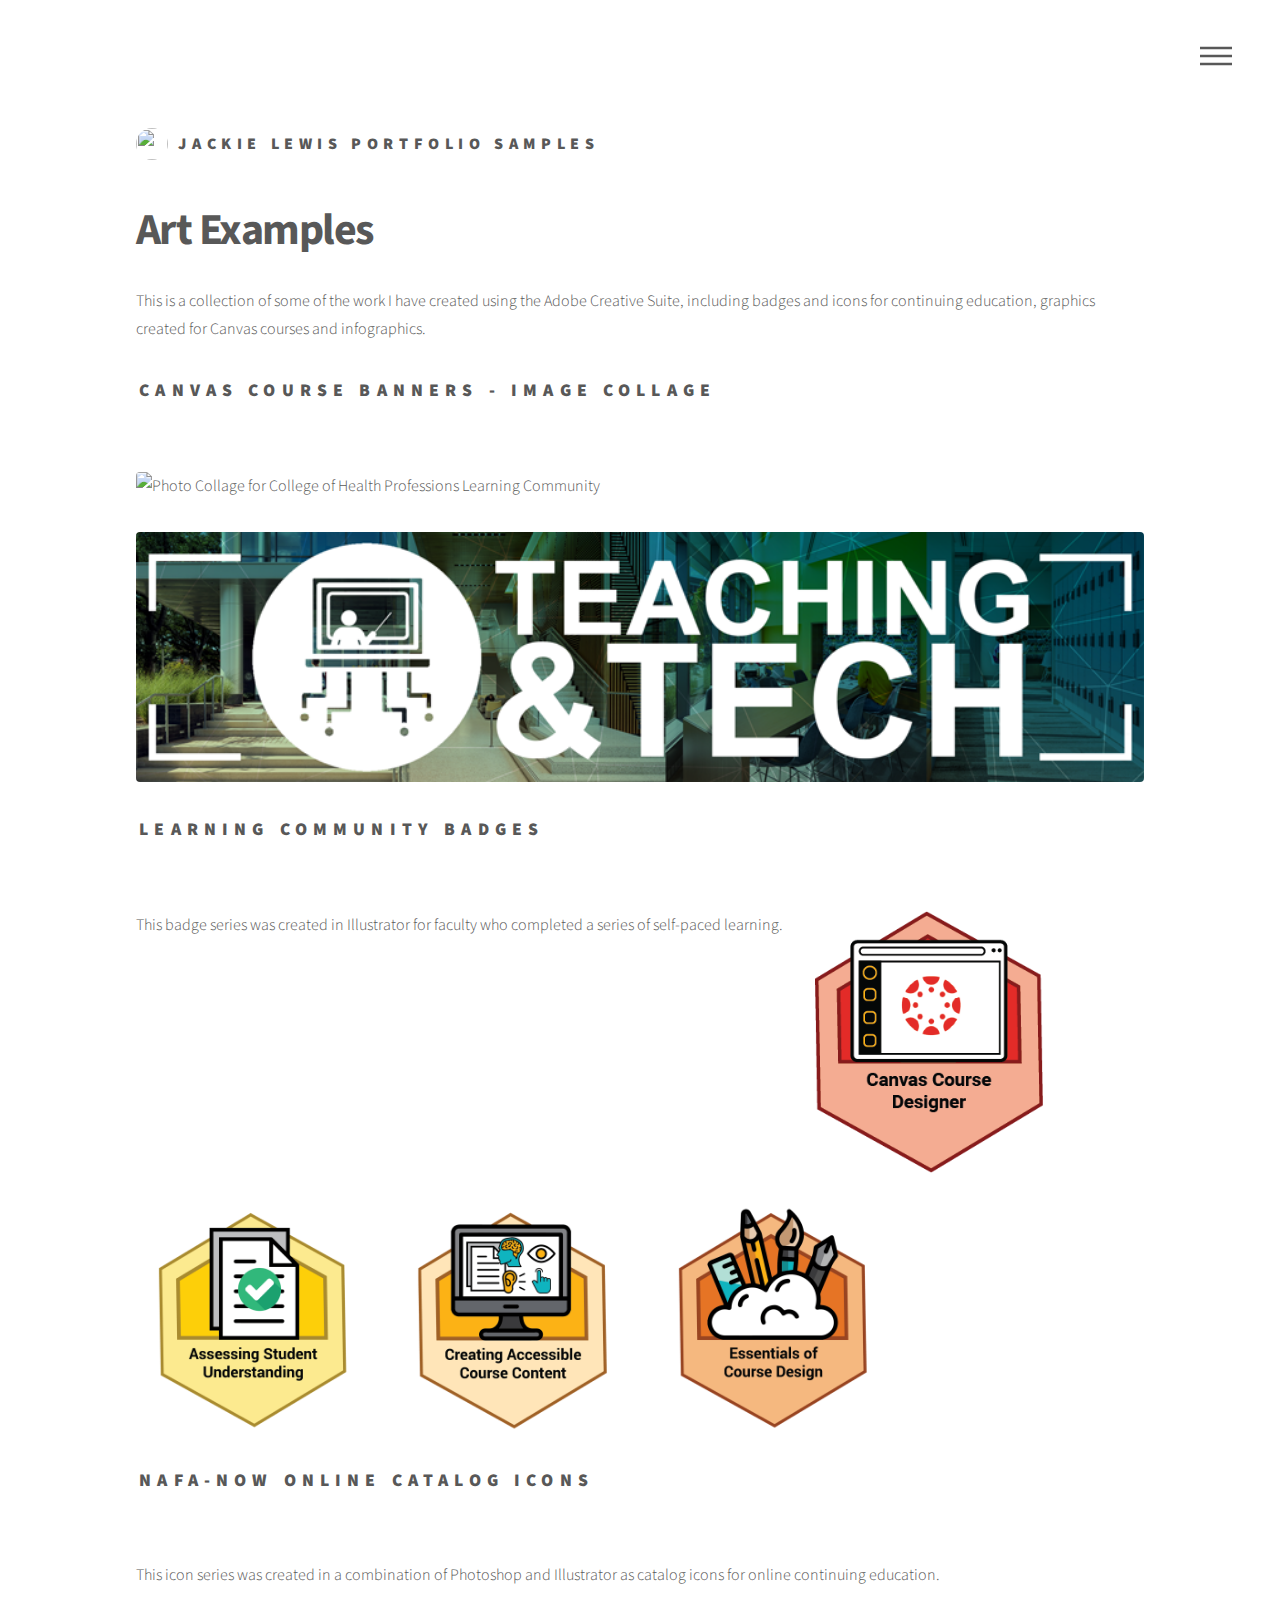
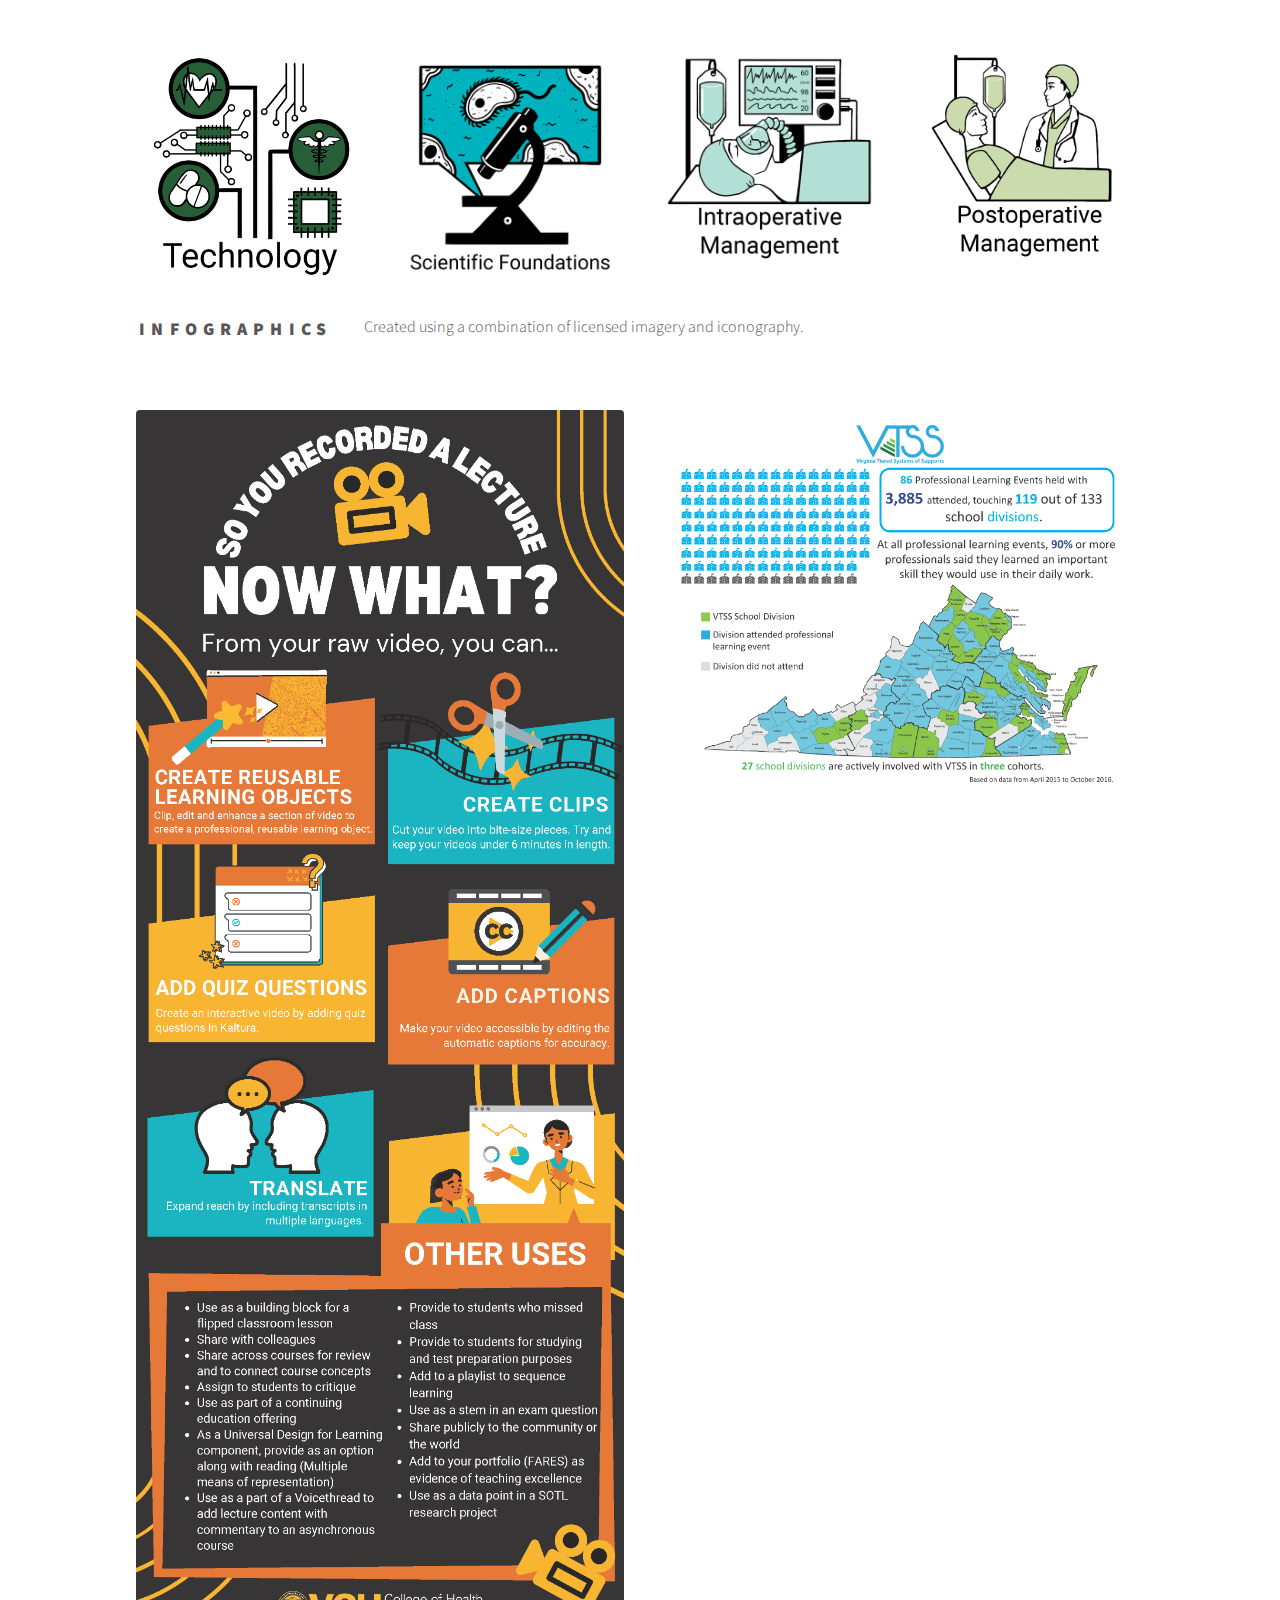
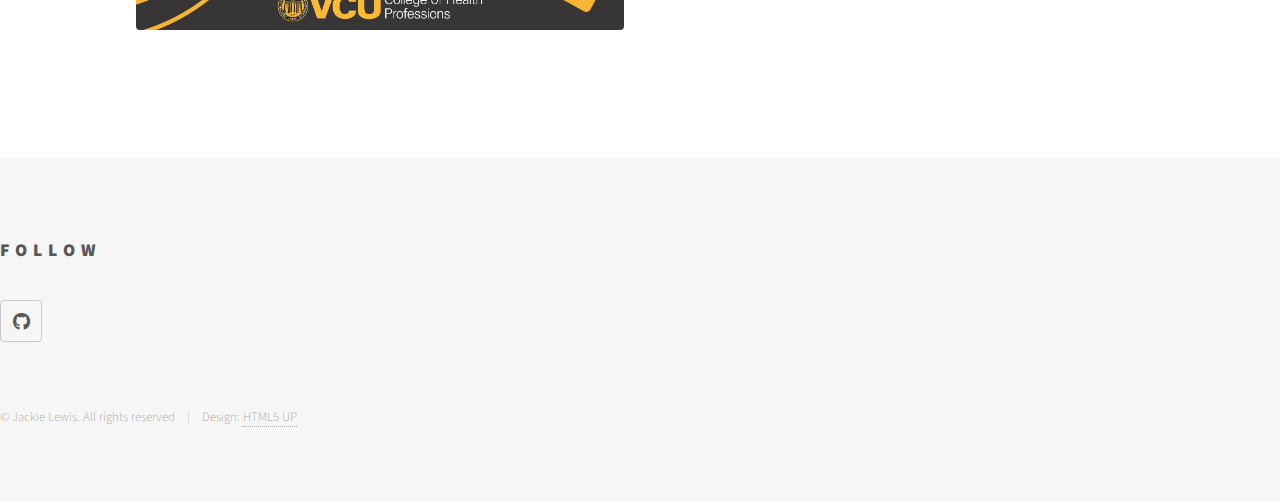
==== commit 266617d8: "Update creative.html" ====
--- a/creative.html
+++ b/creative.html
@@ -72,8 +72,8 @@
 <div class="col-3"><span class="image fit"><img src="ICONS/Postoperative Management.png" alt="Patient laying on bed talking to doctor surrounded by an IV labeled Postoperative Management"></span></div>
                     <h2>Infographics</h2>
                     <p>Created using a combination of licensed imagery and iconography.</p>
-                    <div class="col-6"><span class="image fit"><img src="INFOGRAPHIC Video.pdf" alt="So You've Recorded a Lecture: Now What Infographic" /></span></div>
-                    <div class="col-6"><span class="image fit"><img src="INFOGRAPHIC VTSS 2016.pdf" alt="2016 VTSS Infographic Participating Virginian Counties in Learning Events" /></span></div>
+                    <div class="col-6"><span class="image fit"><img src="INFOGRAPHIC Video.png" alt="So You've Recorded a Lecture: Now What Infographic" /></span></div>
+                    <div class="col-6"><span class="image fit"><img src="INFOGRAPHIC VTSS 2016.png" alt="2016 VTSS Infographic Participating Virginian Counties in Learning Events" /></span></div>
 
                     
                     
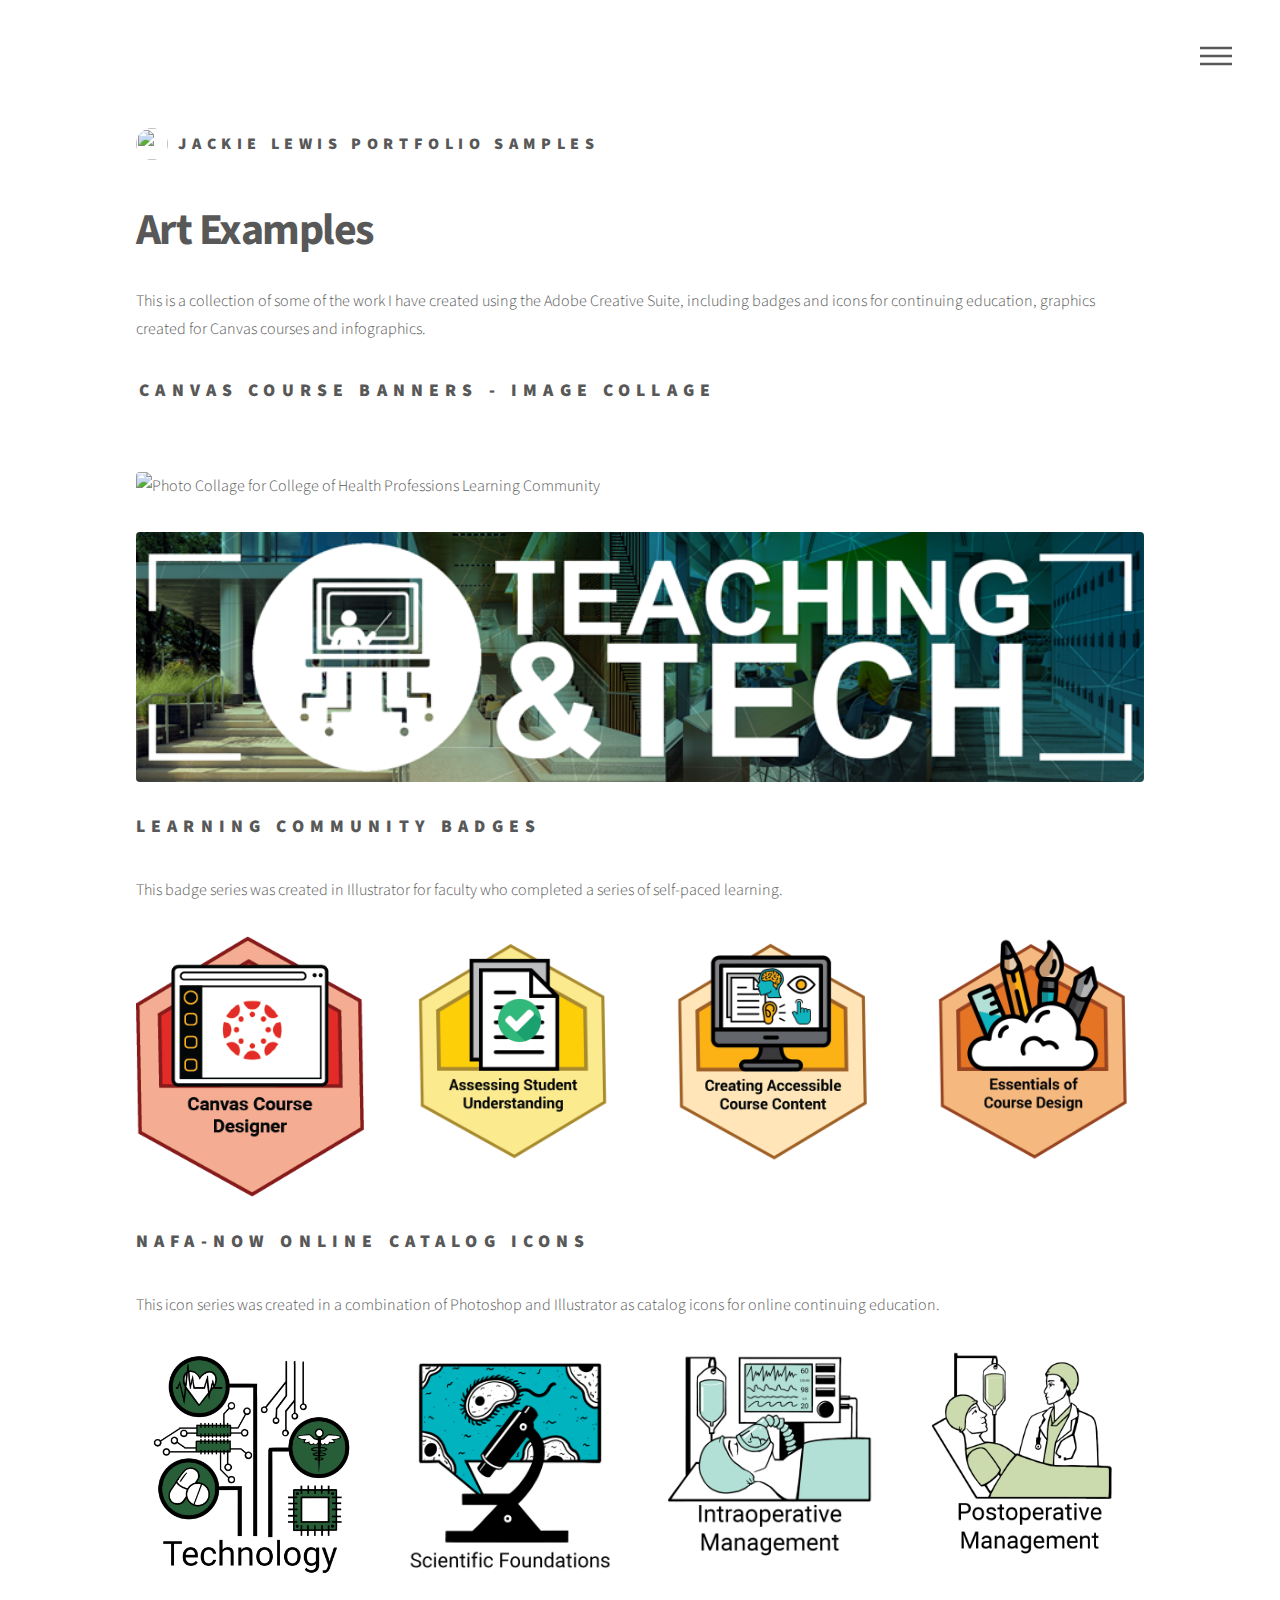
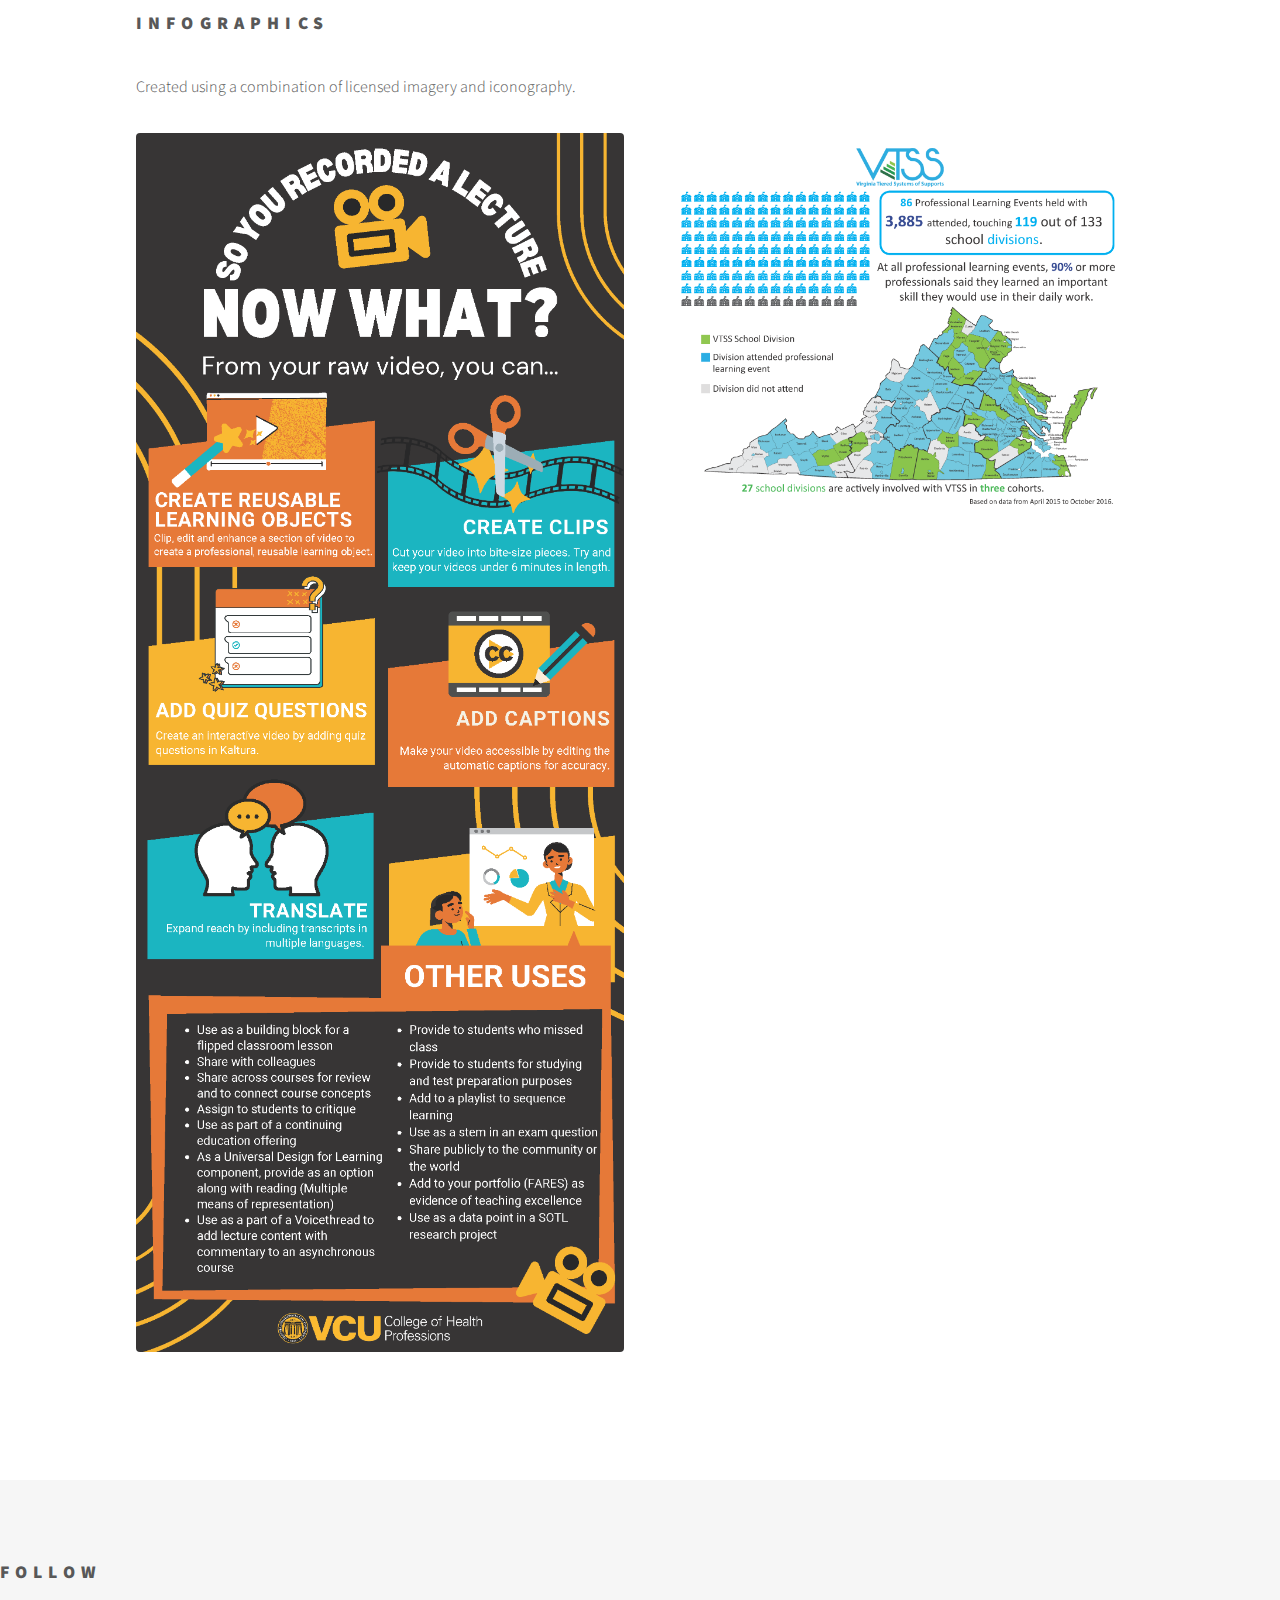
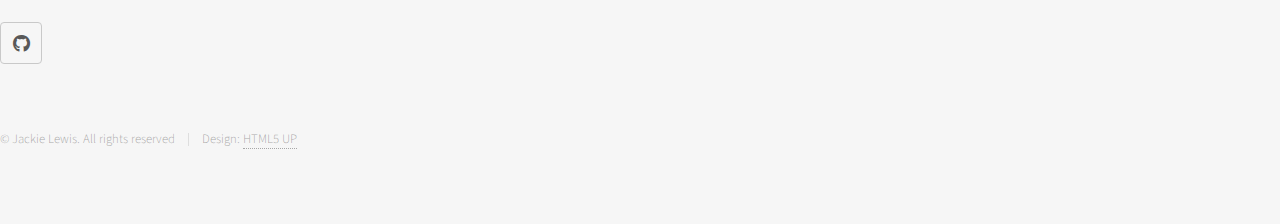
==== commit 6051b70d: "Update creative.html" ====
--- a/creative.html
+++ b/creative.html
@@ -60,18 +60,18 @@
                     <h2>Canvas Course Banners - Image Collage</h2>  <div class="col-12"><span class="image fit"><img src="Canvas Narrow Collage Homepage Banner.png" alt="Photo Collage for College of Health Professions Learning Community"></span></div>
 
                     <div class="col-12"><span class="image fit"><img src="TEACH _ TECH Banner.png" alt="TEACH & TECH Banner for Newsletter"></span></div>
-                    <h2>Learning Community Badges</h2><p>This badge series was created in Illustrator for faculty who completed a series of self-paced learning.</p>
+                  <div class="col-12">  <h2>Learning Community Badges</h2><p>This badge series was created in Illustrator for faculty who completed a series of self-paced learning.</p></div>
 <div class="col-3"><span class="image fit"><img src="ICONS/Badges/Learning Community Badge -- Canvas Course Designer Badge.png" alt="Canvas Course Designer Badge - the Canvas logo on a computer screen on a red six sided badge"></span></div>
                     <div class="col-3"><span class="image fit"><img src="ICONS/Badges/Learning community badge - assessment strategies.png" alt="Assessing Student Understanding Badge - Icons of a document and checkmark on a yellow six sided badge"></span></div>
 <div class="col-3"><span class="image fit"><img src="ICONS/Badges/Learning community badge - creating accessible course content.png" alt="Creating Accessible Course Content Badge - Icons of a document, eye, brain, hand and ear on a computer screen on a gold six sided badge"></span></div>
 <div class="col-3"><span class="image fit"><img src="ICONS/Badges/Learning community badget - essentials of course design.png" alt="Essentials of Course Design Badge - Icons of a pencil, paint brush, pen and ruler behind a cloud on an orange six sided badge"></span></div>
-                    <h2>NAFA-Now Online Catalog Icons</h2><p>This icon series was created in a combination of Photoshop and Illustrator as catalog icons for online continuing education.</p>
+                 <div class="col-12">   <h2>NAFA-Now Online Catalog Icons</h2><p>This icon series was created in a combination of Photoshop and Illustrator as catalog icons for online continuing education.</p></div>
 <div class="col-3"><span class="image fit"><img src="ICONS/Technology.png" alt="Computer chip illustration in green with medical imagery labeled Technology"></span></div>
                     <div class="col-3"><span class="image fit"><img src="ICONS/Scientific-Foundations.png" alt="Microscope looking at a slide of microbes labeled Scientific Foundations"></span></div>
 <div class="col-3"><span class="image fit"><img src="ICONS/Intraoperative-Management.png" alt="Patient laying on operating table surrounded by an IV and medical equipment labeled Intraoperative Management"></span></div>
 <div class="col-3"><span class="image fit"><img src="ICONS/Postoperative Management.png" alt="Patient laying on bed talking to doctor surrounded by an IV labeled Postoperative Management"></span></div>
-                    <h2>Infographics</h2>
-                    <p>Created using a combination of licensed imagery and iconography.</p>
+                  <div class="col-12">  <h2>Infographics</h2>
+			  <p>Created using a combination of licensed imagery and iconography.</p></div>
                     <div class="col-6"><span class="image fit"><img src="INFOGRAPHIC Video.png" alt="So You've Recorded a Lecture: Now What Infographic" /></span></div>
                     <div class="col-6"><span class="image fit"><img src="INFOGRAPHIC VTSS 2016.png" alt="2016 VTSS Infographic Participating Virginian Counties in Learning Events" /></span></div>
 
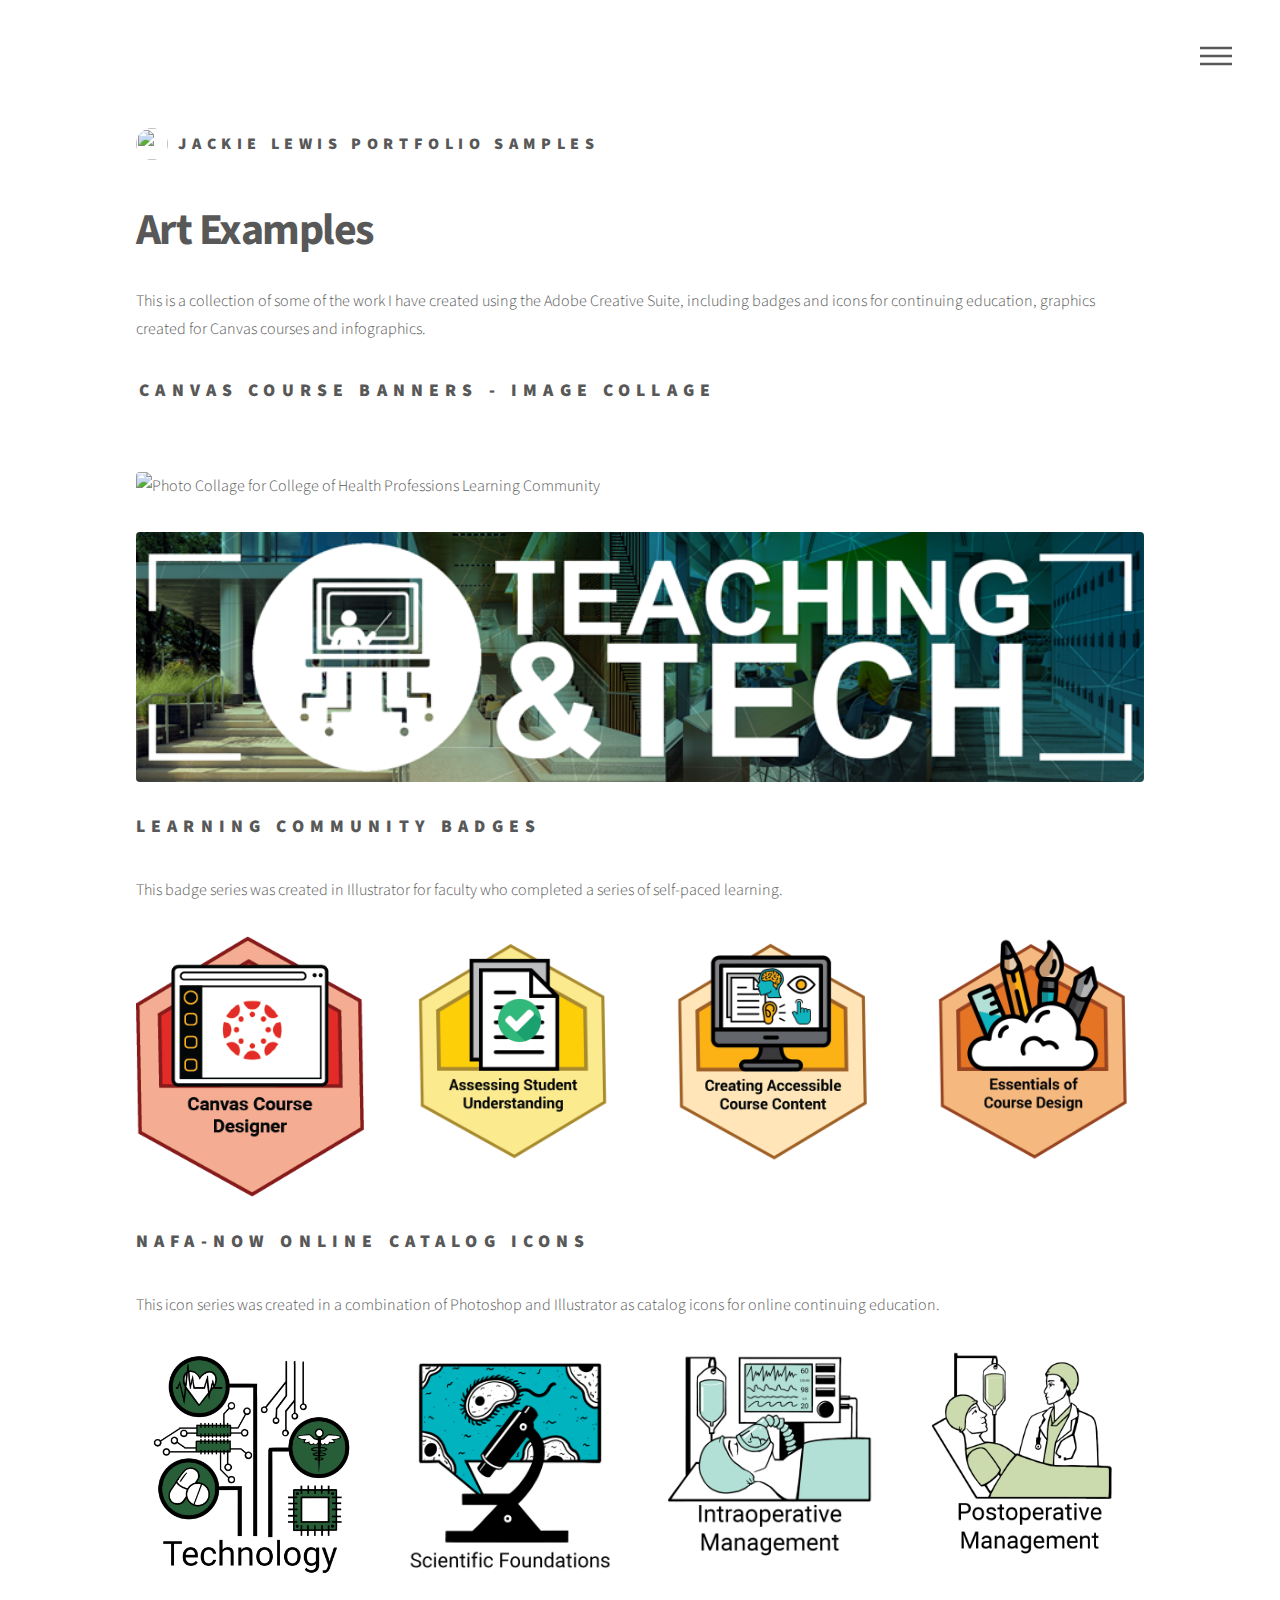
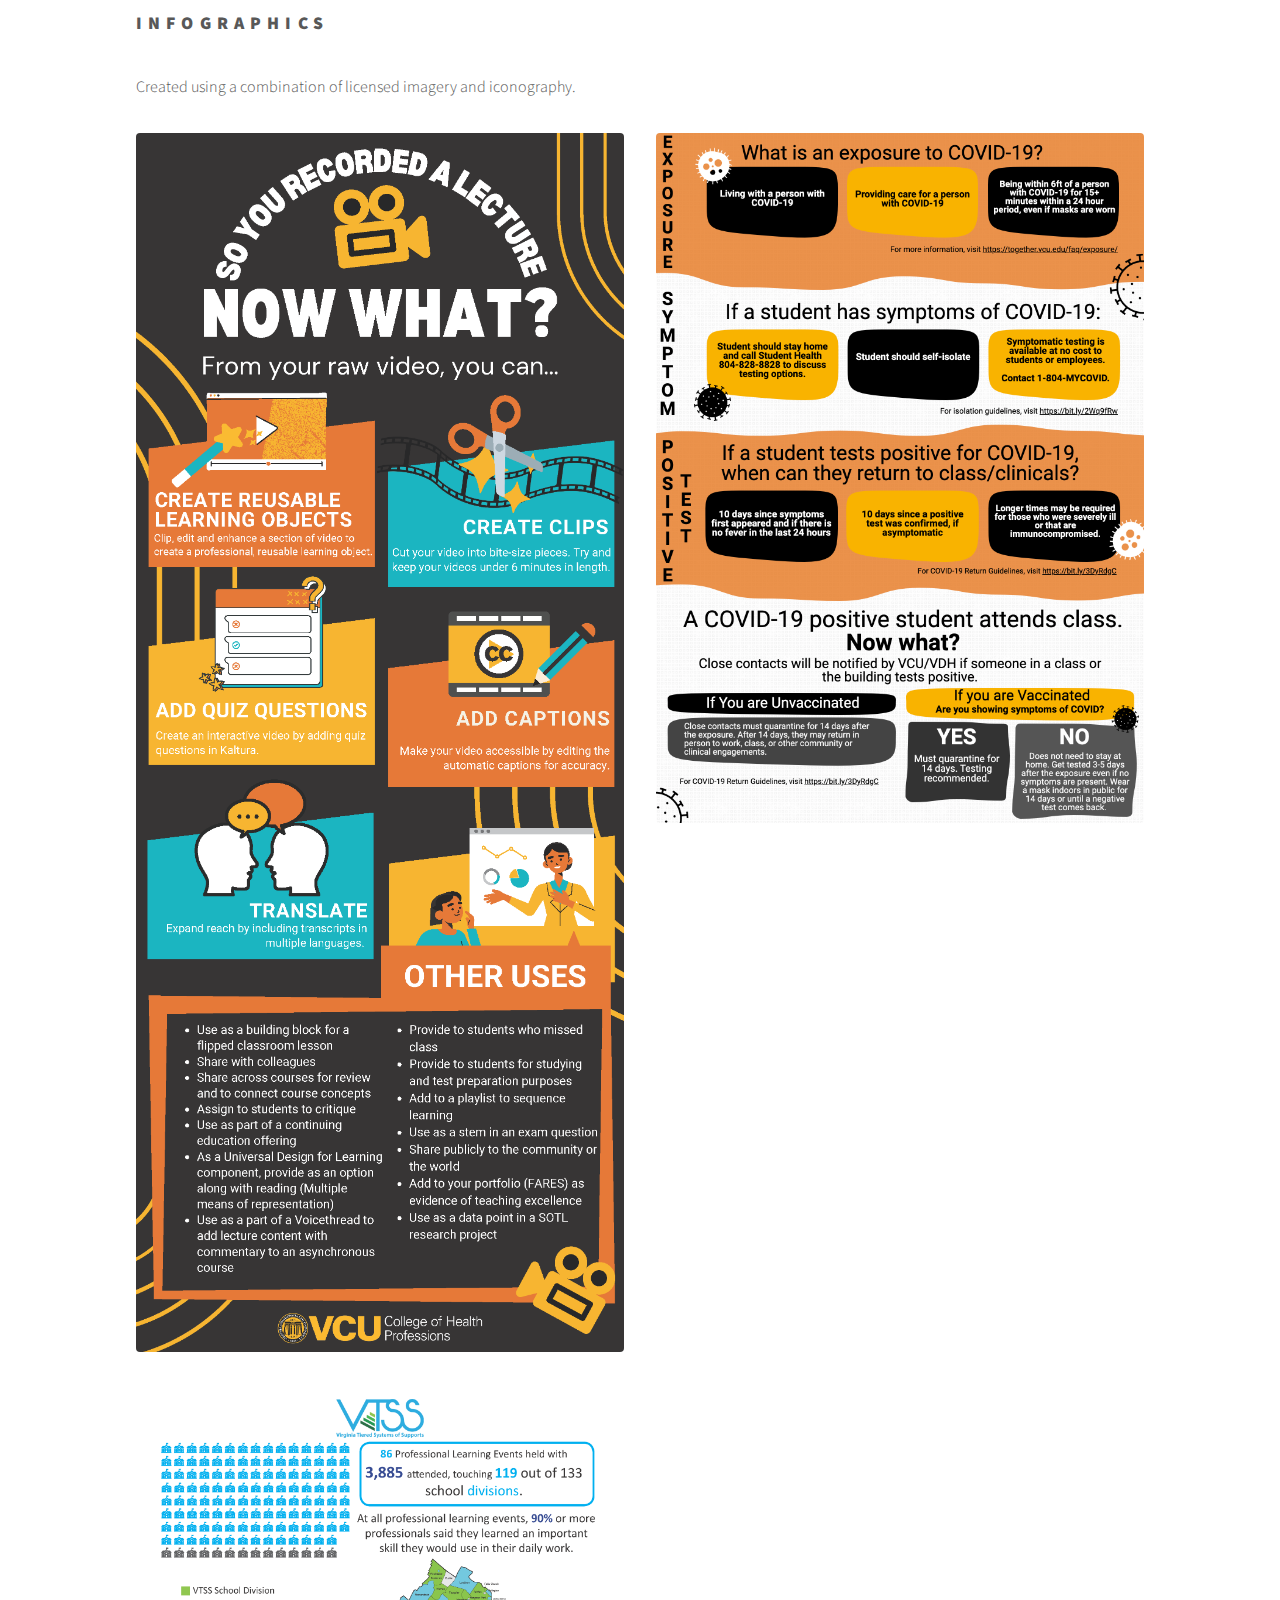
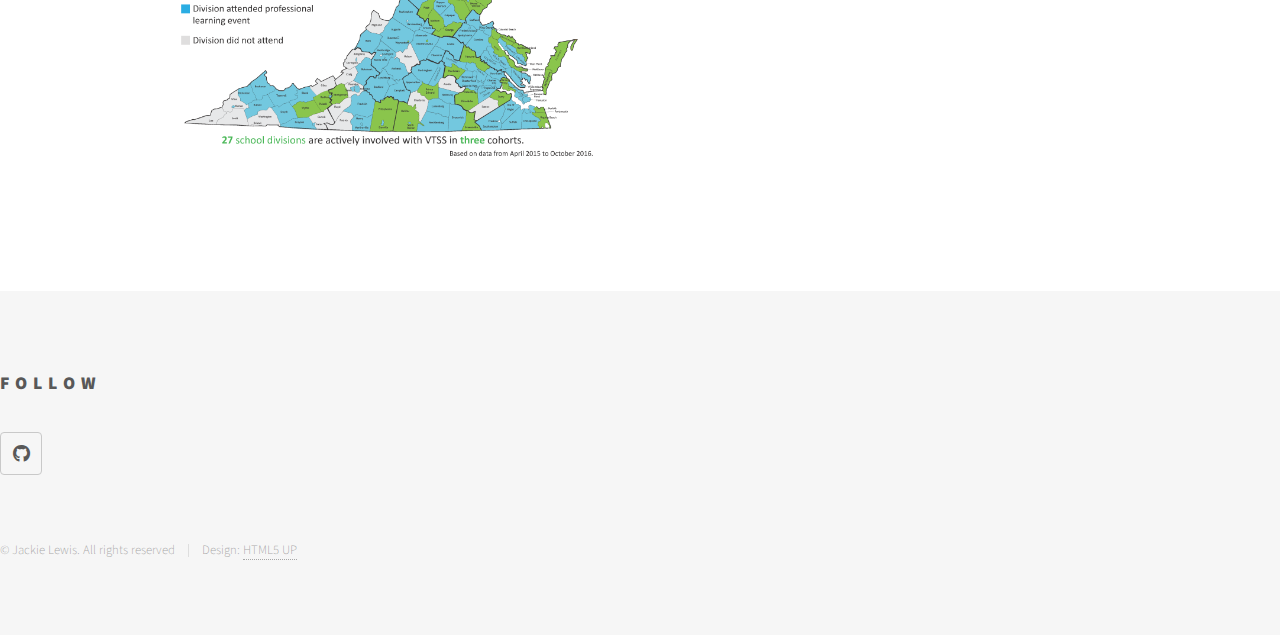
==== commit c8912862: "Update creative.html" ====
--- a/creative.html
+++ b/creative.html
@@ -73,7 +73,10 @@
                   <div class="col-12">  <h2>Infographics</h2>
 			  <p>Created using a combination of licensed imagery and iconography.</p></div>
                     <div class="col-6"><span class="image fit"><img src="INFOGRAPHIC Video.png" alt="So You've Recorded a Lecture: Now What Infographic" /></span></div>
+																				<div class="col-6"><span class="image fit"><img src="COVID Infographic.png" alt="2021 COVID-19 VCU Policy Infographic on what to do if a student is Exposed to COVID-19 or has a Positive Test" /></span></div>
+
                     <div class="col-6"><span class="image fit"><img src="INFOGRAPHIC VTSS 2016.png" alt="2016 VTSS Infographic Participating Virginian Counties in Learning Events" /></span></div>
+                   
 
                     
                     
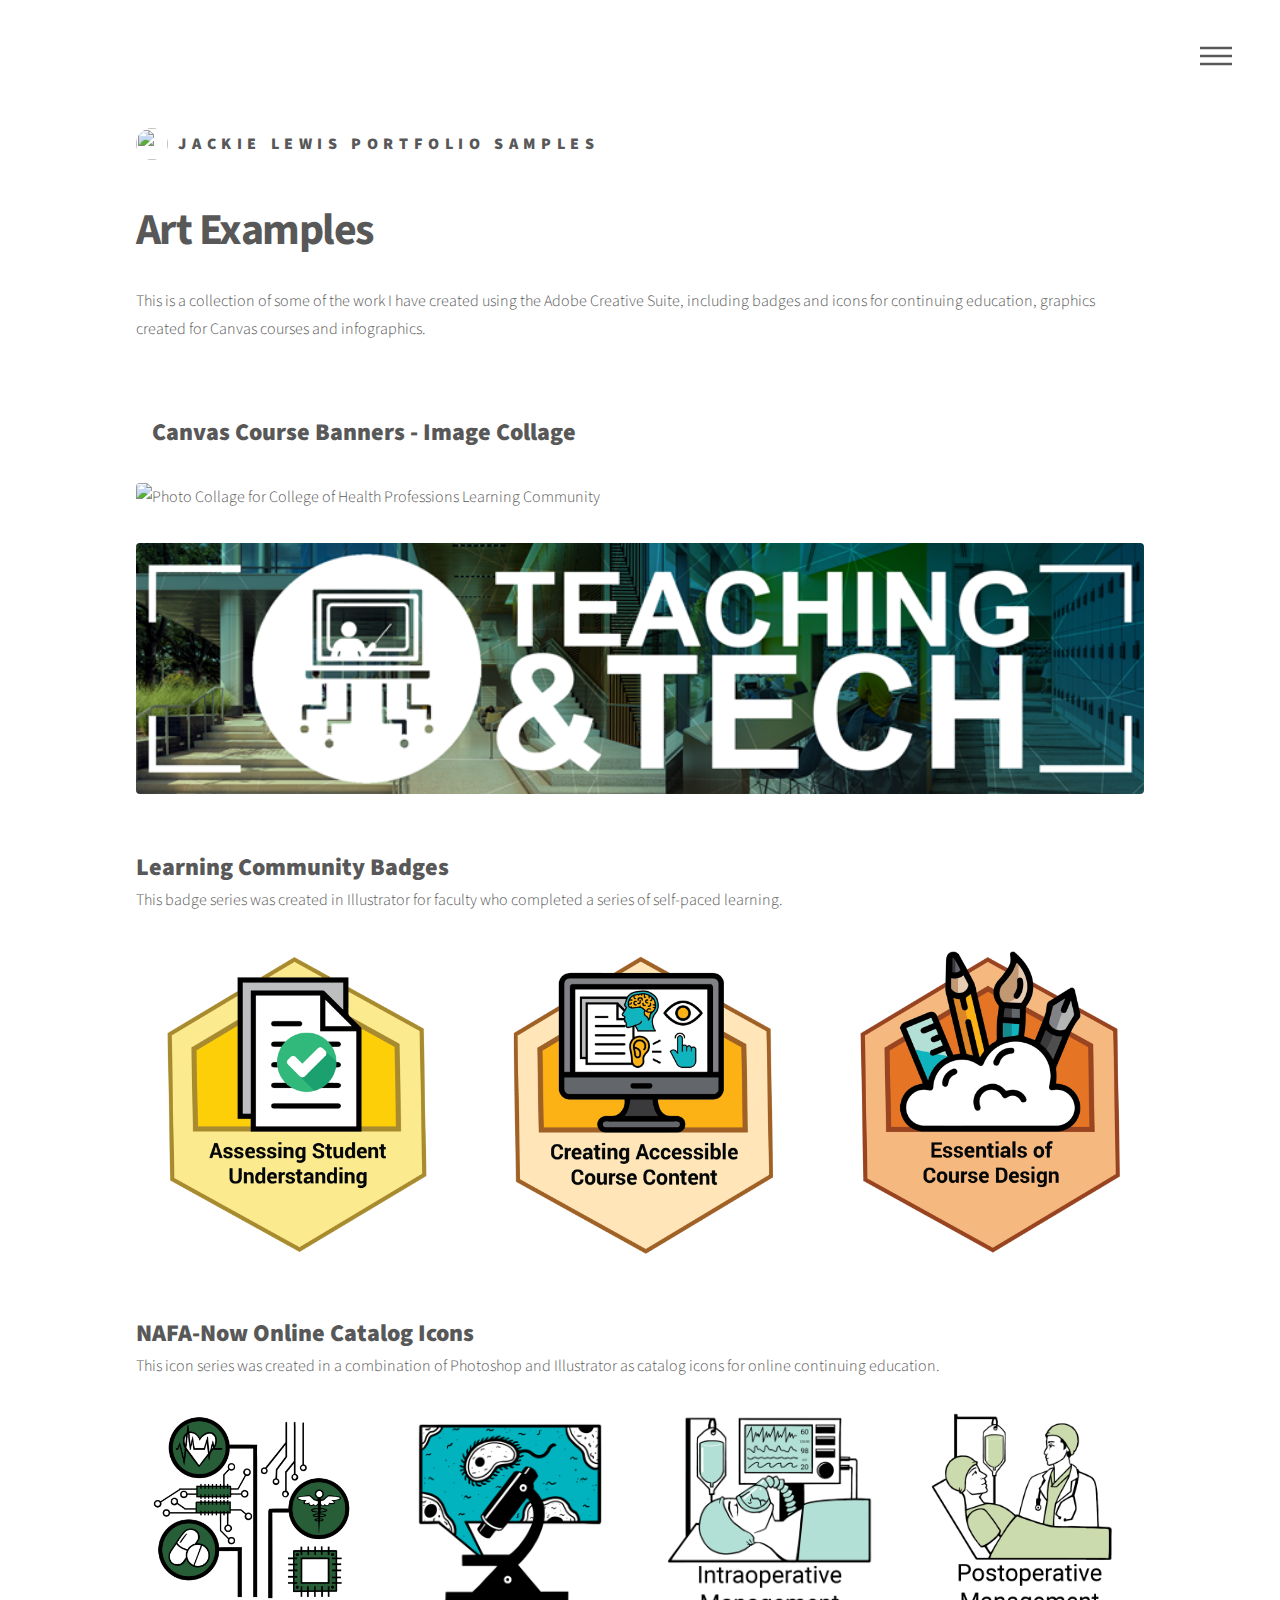
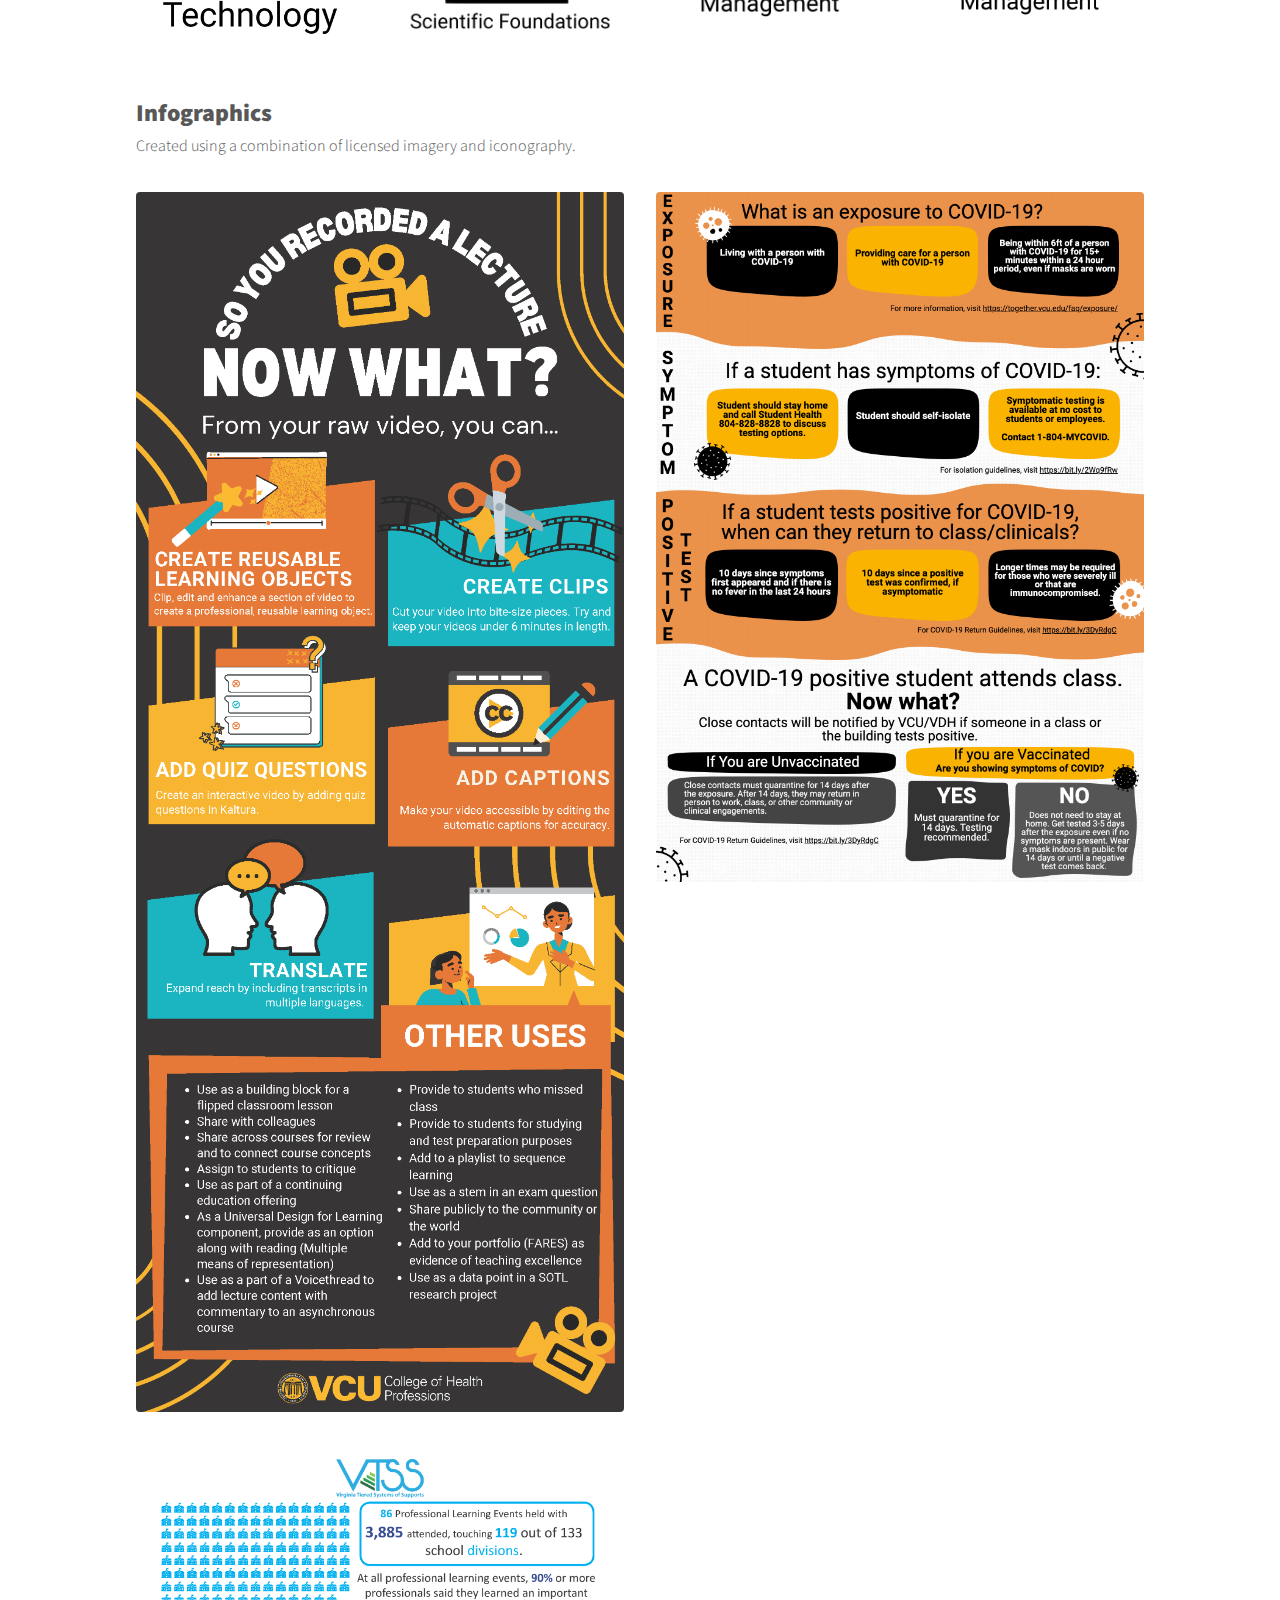
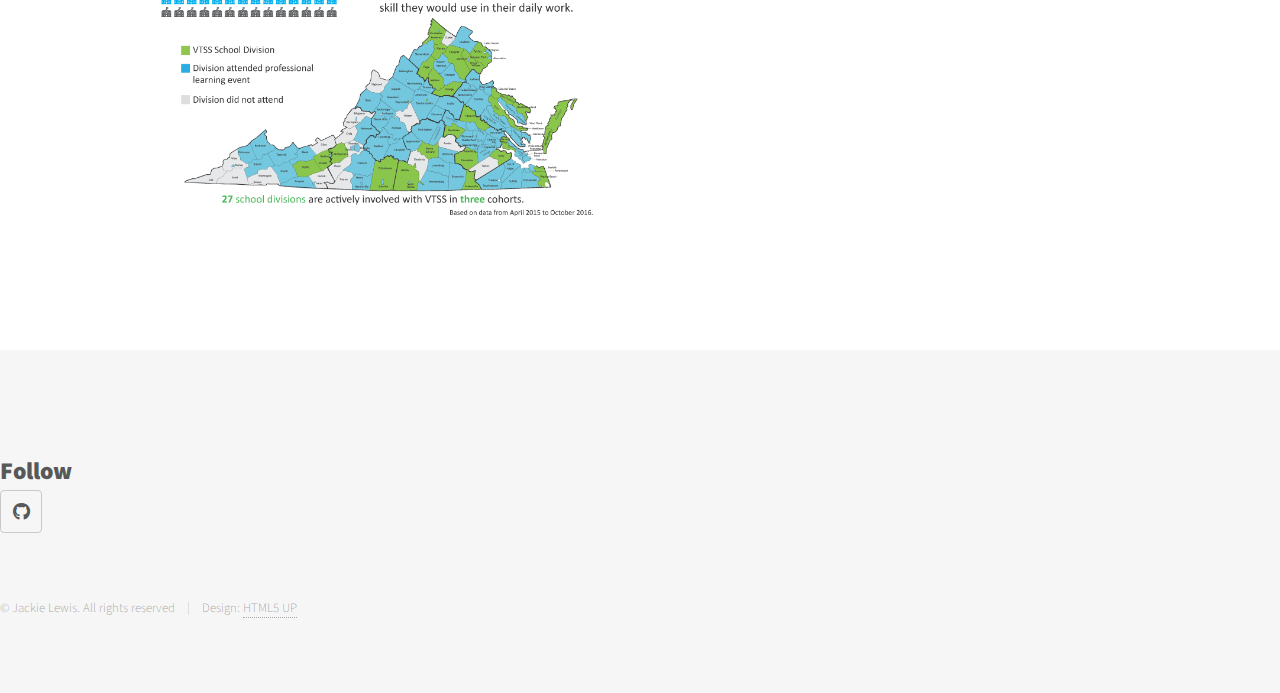
==== commit b5b71a37: "Update creative.html" ====
--- a/creative.html
+++ b/creative.html
@@ -61,10 +61,9 @@
 
                     <div class="col-12"><span class="image fit"><img src="TEACH _ TECH Banner.png" alt="TEACH & TECH Banner for Newsletter"></span></div>
                   <div class="col-12">  <h2>Learning Community Badges</h2><p>This badge series was created in Illustrator for faculty who completed a series of self-paced learning.</p></div>
-<div class="col-3"><span class="image fit"><img src="ICONS/Badges/Learning Community Badge -- Canvas Course Designer Badge.png" alt="Canvas Course Designer Badge - the Canvas logo on a computer screen on a red six sided badge"></span></div>
-                    <div class="col-3"><span class="image fit"><img src="ICONS/Badges/Learning community badge - assessment strategies.png" alt="Assessing Student Understanding Badge - Icons of a document and checkmark on a yellow six sided badge"></span></div>
-<div class="col-3"><span class="image fit"><img src="ICONS/Badges/Learning community badge - creating accessible course content.png" alt="Creating Accessible Course Content Badge - Icons of a document, eye, brain, hand and ear on a computer screen on a gold six sided badge"></span></div>
-<div class="col-3"><span class="image fit"><img src="ICONS/Badges/Learning community badget - essentials of course design.png" alt="Essentials of Course Design Badge - Icons of a pencil, paint brush, pen and ruler behind a cloud on an orange six sided badge"></span></div>
+                    <div class="col-4"><span class="image fit"><img src="ICONS/Badges/Learning community badge - assessment strategies.png" alt="Assessing Student Understanding Badge - Icons of a document and checkmark on a yellow six sided badge"></span></div>
+<div class="col-4"><span class="image fit"><img src="ICONS/Badges/Learning community badge - creating accessible course content.png" alt="Creating Accessible Course Content Badge - Icons of a document, eye, brain, hand and ear on a computer screen on a gold six sided badge"></span></div>
+<div class="col-4"><span class="image fit"><img src="ICONS/Badges/Learning community badget - essentials of course design.png" alt="Essentials of Course Design Badge - Icons of a pencil, paint brush, pen and ruler behind a cloud on an orange six sided badge"></span></div>
                  <div class="col-12">   <h2>NAFA-Now Online Catalog Icons</h2><p>This icon series was created in a combination of Photoshop and Illustrator as catalog icons for online continuing education.</p></div>
 <div class="col-3"><span class="image fit"><img src="ICONS/Technology.png" alt="Computer chip illustration in green with medical imagery labeled Technology"></span></div>
                     <div class="col-3"><span class="image fit"><img src="ICONS/Scientific-Foundations.png" alt="Microscope looking at a slide of microbes labeled Scientific Foundations"></span></div>
--- a/assets/css/main.css
+++ b/assets/css/main.css
@@ -1,3329 +1,3328 @@
-@import url(fontawesome-all.min.css);
-@import url("https://fonts.googleapis.com/css?family=Source+Sans+Pro:300,700,900");
-
+@import url(fontawesome-all.min.css);
+@import url("https://fonts.googleapis.com/css?family=Source+Sans+Pro:300,700,900");
+
 /*
 	Phantom by HTML5 UP
 	html5up.net | @ajlkn
 	Free for personal and commercial use under the CCA 3.0 license (html5up.net/license)
-*/
-
-html, body, div, span, applet, object,
-iframe, h1, h2, h3, h4, h5, h6, p, blockquote,
-pre, a, abbr, acronym, address, big, cite,
-code, del, dfn, em, img, ins, kbd, q, s, samp,
-small, strike, strong, sub, sup, tt, var, b,
-u, i, center, dl, dt, dd, ol, ul, li, fieldset,
-form, label, legend, table, caption, tbody,
-tfoot, thead, tr, th, td, article, aside,
-canvas, details, embed, figure, figcaption,
-footer, header, hgroup, menu, nav, output, ruby,
-section, summary, time, mark, audio, video {
-	margin: 0;
-	padding: 0;
-	border: 0;
-	font-size: 100%;
-	font: inherit;
-	vertical-align: baseline;}
-
-article, aside, details, figcaption, figure,
-footer, header, hgroup, menu, nav, section {
-	display: block;}
-
-body {
-	line-height: 1;
-}
-
-ol, ul {
-	list-style: none;
-}
-
-blockquote, q {
-	quotes: none;
-}
-
-	blockquote:before, blockquote:after, q:before, q:after {
-		content: '';
-		content: none;
-	}
-
-table {
-	border-collapse: collapse;
-	border-spacing: 0;
-}
-
-body {
-	-webkit-text-size-adjust: none;
-}
-
-mark {
-	background-color: transparent;
-	color: inherit;
-}
-
-input::-moz-focus-inner {
-	border: 0;
-	padding: 0;
-}
-
-input, select, textarea {
-	-moz-appearance: none;
-	-webkit-appearance: none;
-	-ms-appearance: none;
-	appearance: none;
-}
-
-/* Basic */
-
-	@-ms-viewport {
-		width: device-width;
-	}
-
-	body {
-		-ms-overflow-style: scrollbar;
-	}
-
-	@media screen and (max-width: 480px) {
-
-		html, body {
-			min-width: 320px;
-		}
-
-	}
-
-	html {
-		box-sizing: border-box;
-	}
-
-	*, *:before, *:after {
-		box-sizing: inherit;
-	}
-
-	body {
-		background: #ffffff;
-	}
-
-		body.is-preload *, body.is-preload *:before, body.is-preload *:after {
-			-moz-animation: none !important;
-			-webkit-animation: none !important;
-			-ms-animation: none !important;
-			animation: none !important;
-			-moz-transition: none !important;
-			-webkit-transition: none !important;
-			-ms-transition: none !important;
-			transition: none !important;
-		}
-
-/* Type */
-
-	body, input, select, textarea {
-		color: #585858;
-		font-family: "Source Sans Pro", Helvetica, sans-serif;
-		font-size: 16pt;
-		font-weight: 300;
-		line-height: 1.75;
-	}
-
-		@media screen and (max-width: 1680px) {
-
-			body, input, select, textarea {
-				font-size: 14pt;
-			}
-
-		}
-
-		@media screen and (max-width: 1280px) {
-
-			body, input, select, textarea {
-				font-size: 12pt;
-			}
-
-		}
-
-	a {
-		-moz-transition: border-bottom-color 0.2s ease, color 0.2s ease;
-		-webkit-transition: border-bottom-color 0.2s ease, color 0.2s ease;
-		-ms-transition: border-bottom-color 0.2s ease, color 0.2s ease;
-		transition: border-bottom-color 0.2s ease, color 0.2s ease;
-		text-decoration: none;
-		color: #585858;
-		border-bottom: dotted 1px rgba(88, 88, 88, 0.5);
-	}
-
-		a:hover {
-			border-bottom-color: transparent;
-			color: #f2849e !important;
-		}
-
-	strong, b {
-		font-weight: 900;
-	}
-
-	em, i {
-		font-style: italic;
-	}
-
-	p {
-		margin: 0 0 2em 0;
-	}
-
-	h1 {
-		font-size: 2.75em;
-		font-weight: 700;
-		line-height: 1.3;
-		margin: 0 0 1em 0;
-		letter-spacing: -0.035em;
-	}
-
-		h1 a {
-			color: inherit;
-		}
-
-		@media screen and (max-width: 736px) {
-
-			h1 {
-				font-size: 2em;
-				margin: 0 0 1em 0;
-			}
-
-		}
-
-		@media screen and (max-width: 360px) {
-
-			h1 {
-				font-size: 1.75em;
-			}
-
-		}
-
-	h2, h3, h4, h5, h6 {
-		font-weight: 900;
-		line-height: 1.5;
-		margin: 0 0 2em 0;
-		text-transform: uppercase;
-		letter-spacing: 0.35em;
-	}
-
-		h2 a, h3 a, h4 a, h5 a, h6 a {
-			color: inherit;
-		}
-
-	h2 {
-		font-size: 1.1em;
-	}
-
-	h3 {
-		font-size: 1em;
-	}
-
-	h4 {
-		font-size: 0.8em;
-	}
-
-	h5 {
-		font-size: 0.8em;
-	}
-
-	h6 {
-		font-size: 0.8em;
-	}
-
-	@media screen and (max-width: 980px) {
-
-		h1 br, h2 br, h3 br, h4 br, h5 br, h6 br {
-			display: none;
-		}
-
-	}
-
-	@media screen and (max-width: 736px) {
-
-		h2 {
-			font-size: 1em;
-		}
-
-		h3 {
-			font-size: 0.8em;
-		}
-
-	}
-
-	sub {
-		font-size: 0.8em;
-		position: relative;
-		top: 0.5em;
-	}
-
-	sup {
-		font-size: 0.8em;
-		position: relative;
-		top: -0.5em;
-	}
-
-	blockquote {
-		border-left: solid 4px #c9c9c9;
-		font-style: italic;
-		margin: 0 0 2em 0;
-		padding: 0.5em 0 0.5em 2em;
-	}
-
-	code {
-		background: rgba(144, 144, 144, 0.075);
-		border-radius: 4px;
-		border: solid 1px #c9c9c9;
-		font-family: "Courier New", monospace;
-		font-size: 0.9em;
-		margin: 0 0.25em;
-		padding: 0.25em 0.65em;
-	}
-
-	pre {
-		-webkit-overflow-scrolling: touch;
-		font-family: "Courier New", monospace;
-		font-size: 0.9em;
-		margin: 0 0 2em 0;
-	}
-
-		pre code {
-			display: block;
-			line-height: 1.75;
-			padding: 1em 1.5em;
-			overflow-x: auto;
-		}
-
-	hr {
-		border: 0;
-		border-bottom: solid 1px #c9c9c9;
-		margin: 2em 0;
-	}
-
-		hr.major {
-			margin: 3em 0;
-		}
-
-	.align-left {
-		text-align: left;
-	}
-
-	.align-center {
-		text-align: center;
-	}
-
-	.align-right {
-		text-align: right;
-	}
-
-/* Row */
-
-	.row {
-		display: flex;
-		flex-wrap: wrap;
-		box-sizing: border-box;
-		align-items: stretch;
-	}
-
-		.row > * {
-			box-sizing: border-box;
-		}
-
-		.row.gtr-uniform > * > :last-child {
-			margin-bottom: 0;
-		}
-
-		.row.aln-left {
-			justify-content: flex-start;
-		}
-
-		.row.aln-center {
-			justify-content: center;
-		}
-
-		.row.aln-right {
-			justify-content: flex-end;
-		}
-
-		.row.aln-top {
-			align-items: flex-start;
-		}
-
-		.row.aln-middle {
-			align-items: center;
-		}
-
-		.row.aln-bottom {
-			align-items: flex-end;
-		}
-
-		.row > .imp {
-			order: -1;
-		}
-
-		.row > .col-1 {
-			width: 8.33333%;
-		}
-
-		.row > .off-1 {
-			margin-left: 8.33333%;
-		}
-
-		.row > .col-2 {
-			width: 16.66667%;
-		}
-
-		.row > .off-2 {
-			margin-left: 16.66667%;
-		}
-
-		.row > .col-3 {
-			width: 25%;
-		}
-
-		.row > .off-3 {
-			margin-left: 25%;
-		}
-
-		.row > .col-4 {
-			width: 33.33333%;
-		}
-
-		.row > .off-4 {
-			margin-left: 33.33333%;
-		}
-
-		.row > .col-5 {
-			width: 41.66667%;
-		}
-
-		.row > .off-5 {
-			margin-left: 41.66667%;
-		}
-
-		.row > .col-6 {
-			width: 50%;
-		}
-
-		.row > .off-6 {
-			margin-left: 50%;
-		}
-
-		.row > .col-7 {
-			width: 58.33333%;
-		}
-
-		.row > .off-7 {
-			margin-left: 58.33333%;
-		}
-
-		.row > .col-8 {
-			width: 66.66667%;
-		}
-
-		.row > .off-8 {
-			margin-left: 66.66667%;
-		}
-
-		.row > .col-9 {
-			width: 75%;
-		}
-
-		.row > .off-9 {
-			margin-left: 75%;
-		}
-
-		.row > .col-10 {
-			width: 83.33333%;
-		}
-
-		.row > .off-10 {
-			margin-left: 83.33333%;
-		}
-
-		.row > .col-11 {
-			width: 91.66667%;
-		}
-
-		.row > .off-11 {
-			margin-left: 91.66667%;
-		}
-
-		.row > .col-12 {
-			width: 100%;
-		}
-
-		.row > .off-12 {
-			margin-left: 100%;
-		}
-
-		.row.gtr-0 {
-			margin-top: 0;
-			margin-left: 0em;
-		}
-
-			.row.gtr-0 > * {
-				padding: 0 0 0 0em;
-			}
-
-			.row.gtr-0.gtr-uniform {
-				margin-top: 0em;
-			}
-
-				.row.gtr-0.gtr-uniform > * {
-					padding-top: 0em;
-				}
-
-		.row.gtr-25 {
-			margin-top: 0;
-			margin-left: -0.5em;
-		}
-
-			.row.gtr-25 > * {
-				padding: 0 0 0 0.5em;
-			}
-
-			.row.gtr-25.gtr-uniform {
-				margin-top: -0.5em;
-			}
-
-				.row.gtr-25.gtr-uniform > * {
-					padding-top: 0.5em;
-				}
-
-		.row.gtr-50 {
-			margin-top: 0;
-			margin-left: -1em;
-		}
-
-			.row.gtr-50 > * {
-				padding: 0 0 0 1em;
-			}
-
-			.row.gtr-50.gtr-uniform {
-				margin-top: -1em;
-			}
-
-				.row.gtr-50.gtr-uniform > * {
-					padding-top: 1em;
-				}
-
-		.row {
-			margin-top: 0;
-			margin-left: -2em;
-		}
-
-			.row > * {
-				padding: 0 0 0 2em;
-			}
-
-			.row.gtr-uniform {
-				margin-top: -2em;
-			}
-
-				.row.gtr-uniform > * {
-					padding-top: 2em;
-				}
-
-		.row.gtr-150 {
-			margin-top: 0;
-			margin-left: -3em;
-		}
-
-			.row.gtr-150 > * {
-				padding: 0 0 0 3em;
-			}
-
-			.row.gtr-150.gtr-uniform {
-				margin-top: -3em;
-			}
-
-				.row.gtr-150.gtr-uniform > * {
-					padding-top: 3em;
-				}
-
-		.row.gtr-200 {
-			margin-top: 0;
-			margin-left: -4em;
-		}
-
-			.row.gtr-200 > * {
-				padding: 0 0 0 4em;
-			}
-
-			.row.gtr-200.gtr-uniform {
-				margin-top: -4em;
-			}
-
-				.row.gtr-200.gtr-uniform > * {
-					padding-top: 4em;
-				}
-
-		@media screen and (max-width: 1680px) {
-
-			.row {
-				display: flex;
-				flex-wrap: wrap;
-				box-sizing: border-box;
-				align-items: stretch;
-			}
-
-				.row > * {
-					box-sizing: border-box;
-				}
-
-				.row.gtr-uniform > * > :last-child {
-					margin-bottom: 0;
-				}
-
-				.row.aln-left {
-					justify-content: flex-start;
-				}
-
-				.row.aln-center {
-					justify-content: center;
-				}
-
-				.row.aln-right {
-					justify-content: flex-end;
-				}
-
-				.row.aln-top {
-					align-items: flex-start;
-				}
-
-				.row.aln-middle {
-					align-items: center;
-				}
-
-				.row.aln-bottom {
-					align-items: flex-end;
-				}
-
-				.row > .imp-xlarge {
-					order: -1;
-				}
-
-				.row > .col-1-xlarge {
-					width: 8.33333%;
-				}
-
-				.row > .off-1-xlarge {
-					margin-left: 8.33333%;
-				}
-
-				.row > .col-2-xlarge {
-					width: 16.66667%;
-				}
-
-				.row > .off-2-xlarge {
-					margin-left: 16.66667%;
-				}
-
-				.row > .col-3-xlarge {
-					width: 25%;
-				}
-
-				.row > .off-3-xlarge {
-					margin-left: 25%;
-				}
-
-				.row > .col-4-xlarge {
-					width: 33.33333%;
-				}
-
-				.row > .off-4-xlarge {
-					margin-left: 33.33333%;
-				}
-
-				.row > .col-5-xlarge {
-					width: 41.66667%;
-				}
-
-				.row > .off-5-xlarge {
-					margin-left: 41.66667%;
-				}
-
-				.row > .col-6-xlarge {
-					width: 50%;
-				}
-
-				.row > .off-6-xlarge {
-					margin-left: 50%;
-				}
-
-				.row > .col-7-xlarge {
-					width: 58.33333%;
-				}
-
-				.row > .off-7-xlarge {
-					margin-left: 58.33333%;
-				}
-
-				.row > .col-8-xlarge {
-					width: 66.66667%;
-				}
-
-				.row > .off-8-xlarge {
-					margin-left: 66.66667%;
-				}
-
-				.row > .col-9-xlarge {
-					width: 75%;
-				}
-
-				.row > .off-9-xlarge {
-					margin-left: 75%;
-				}
-
-				.row > .col-10-xlarge {
-					width: 83.33333%;
-				}
-
-				.row > .off-10-xlarge {
-					margin-left: 83.33333%;
-				}
-
-				.row > .col-11-xlarge {
-					width: 91.66667%;
-				}
-
-				.row > .off-11-xlarge {
-					margin-left: 91.66667%;
-				}
-
-				.row > .col-12-xlarge {
-					width: 100%;
-				}
-
-				.row > .off-12-xlarge {
-					margin-left: 100%;
-				}
-
-				.row.gtr-0 {
-					margin-top: 0;
-					margin-left: 0em;
-				}
-
-					.row.gtr-0 > * {
-						padding: 0 0 0 0em;
-					}
-
-					.row.gtr-0.gtr-uniform {
-						margin-top: 0em;
-					}
-
-						.row.gtr-0.gtr-uniform > * {
-							padding-top: 0em;
-						}
-
-				.row.gtr-25 {
-					margin-top: 0;
-					margin-left: -0.5em;
-				}
-
-					.row.gtr-25 > * {
-						padding: 0 0 0 0.5em;
-					}
-
-					.row.gtr-25.gtr-uniform {
-						margin-top: -0.5em;
-					}
-
-						.row.gtr-25.gtr-uniform > * {
-							padding-top: 0.5em;
-						}
-
-				.row.gtr-50 {
-					margin-top: 0;
-					margin-left: -1em;
-				}
-
-					.row.gtr-50 > * {
-						padding: 0 0 0 1em;
-					}
-
-					.row.gtr-50.gtr-uniform {
-						margin-top: -1em;
-					}
-
-						.row.gtr-50.gtr-uniform > * {
-							padding-top: 1em;
-						}
-
-				.row {
-					margin-top: 0;
-					margin-left: -2em;
-				}
-
-					.row > * {
-						padding: 0 0 0 2em;
-					}
-
-					.row.gtr-uniform {
-						margin-top: -2em;
-					}
-
-						.row.gtr-uniform > * {
-							padding-top: 2em;
-						}
-
-				.row.gtr-150 {
-					margin-top: 0;
-					margin-left: -3em;
-				}
-
-					.row.gtr-150 > * {
-						padding: 0 0 0 3em;
-					}
-
-					.row.gtr-150.gtr-uniform {
-						margin-top: -3em;
-					}
-
-						.row.gtr-150.gtr-uniform > * {
-							padding-top: 3em;
-						}
-
-				.row.gtr-200 {
-					margin-top: 0;
-					margin-left: -4em;
-				}
-
-					.row.gtr-200 > * {
-						padding: 0 0 0 4em;
-					}
-
-					.row.gtr-200.gtr-uniform {
-						margin-top: -4em;
-					}
-
-						.row.gtr-200.gtr-uniform > * {
-							padding-top: 4em;
-						}
-
-		}
-
-		@media screen and (max-width: 1280px) {
-
-			.row {
-				display: flex;
-				flex-wrap: wrap;
-				box-sizing: border-box;
-				align-items: stretch;
-			}
-
-				.row > * {
-					box-sizing: border-box;
-				}
-
-				.row.gtr-uniform > * > :last-child {
-					margin-bottom: 0;
-				}
-
-				.row.aln-left {
-					justify-content: flex-start;
-				}
-
-				.row.aln-center {
-					justify-content: center;
-				}
-
-				.row.aln-right {
-					justify-content: flex-end;
-				}
-
-				.row.aln-top {
-					align-items: flex-start;
-				}
-
-				.row.aln-middle {
-					align-items: center;
-				}
-
-				.row.aln-bottom {
-					align-items: flex-end;
-				}
-
-				.row > .imp-large {
-					order: -1;
-				}
-
-				.row > .col-1-large {
-					width: 8.33333%;
-				}
-
-				.row > .off-1-large {
-					margin-left: 8.33333%;
-				}
-
-				.row > .col-2-large {
-					width: 16.66667%;
-				}
-
-				.row > .off-2-large {
-					margin-left: 16.66667%;
-				}
-
-				.row > .col-3-large {
-					width: 25%;
-				}
-
-				.row > .off-3-large {
-					margin-left: 25%;
-				}
-
-				.row > .col-4-large {
-					width: 33.33333%;
-				}
-
-				.row > .off-4-large {
-					margin-left: 33.33333%;
-				}
-
-				.row > .col-5-large {
-					width: 41.66667%;
-				}
-
-				.row > .off-5-large {
-					margin-left: 41.66667%;
-				}
-
-				.row > .col-6-large {
-					width: 50%;
-				}
-
-				.row > .off-6-large {
-					margin-left: 50%;
-				}
-
-				.row > .col-7-large {
-					width: 58.33333%;
-				}
-
-				.row > .off-7-large {
-					margin-left: 58.33333%;
-				}
-
-				.row > .col-8-large {
-					width: 66.66667%;
-				}
-
-				.row > .off-8-large {
-					margin-left: 66.66667%;
-				}
-
-				.row > .col-9-large {
-					width: 75%;
-				}
-
-				.row > .off-9-large {
-					margin-left: 75%;
-				}
-
-				.row > .col-10-large {
-					width: 83.33333%;
-				}
-
-				.row > .off-10-large {
-					margin-left: 83.33333%;
-				}
-
-				.row > .col-11-large {
-					width: 91.66667%;
-				}
-
-				.row > .off-11-large {
-					margin-left: 91.66667%;
-				}
-
-				.row > .col-12-large {
-					width: 100%;
-				}
-
-				.row > .off-12-large {
-					margin-left: 100%;
-				}
-
-				.row.gtr-0 {
-					margin-top: 0;
-					margin-left: 0em;
-				}
-
-					.row.gtr-0 > * {
-						padding: 0 0 0 0em;
-					}
-
-					.row.gtr-0.gtr-uniform {
-						margin-top: 0em;
-					}
-
-						.row.gtr-0.gtr-uniform > * {
-							padding-top: 0em;
-						}
-
-				.row.gtr-25 {
-					margin-top: 0;
-					margin-left: -0.5em;
-				}
-
-					.row.gtr-25 > * {
-						padding: 0 0 0 0.5em;
-					}
-
-					.row.gtr-25.gtr-uniform {
-						margin-top: -0.5em;
-					}
-
-						.row.gtr-25.gtr-uniform > * {
-							padding-top: 0.5em;
-						}
-
-				.row.gtr-50 {
-					margin-top: 0;
-					margin-left: -1em;
-				}
-
-					.row.gtr-50 > * {
-						padding: 0 0 0 1em;
-					}
-
-					.row.gtr-50.gtr-uniform {
-						margin-top: -1em;
-					}
-
-						.row.gtr-50.gtr-uniform > * {
-							padding-top: 1em;
-						}
-
-				.row {
-					margin-top: 0;
-					margin-left: -2em;
-				}
-
-					.row > * {
-						padding: 0 0 0 2em;
-					}
-
-					.row.gtr-uniform {
-						margin-top: -2em;
-					}
-
-						.row.gtr-uniform > * {
-							padding-top: 2em;
-						}
-
-				.row.gtr-150 {
-					margin-top: 0;
-					margin-left: -3em;
-				}
-
-					.row.gtr-150 > * {
-						padding: 0 0 0 3em;
-					}
-
-					.row.gtr-150.gtr-uniform {
-						margin-top: -3em;
-					}
-
-						.row.gtr-150.gtr-uniform > * {
-							padding-top: 3em;
-						}
-
-				.row.gtr-200 {
-					margin-top: 0;
-					margin-left: -4em;
-				}
-
-					.row.gtr-200 > * {
-						padding: 0 0 0 4em;
-					}
-
-					.row.gtr-200.gtr-uniform {
-						margin-top: -4em;
-					}
-
-						.row.gtr-200.gtr-uniform > * {
-							padding-top: 4em;
-						}
-
-		}
-
-		@media screen and (max-width: 980px) {
-
-			.row {
-				display: flex;
-				flex-wrap: wrap;
-				box-sizing: border-box;
-				align-items: stretch;
-			}
-
-				.row > * {
-					box-sizing: border-box;
-				}
-
-				.row.gtr-uniform > * > :last-child {
-					margin-bottom: 0;
-				}
-
-				.row.aln-left {
-					justify-content: flex-start;
-				}
-
-				.row.aln-center {
-					justify-content: center;
-				}
-
-				.row.aln-right {
-					justify-content: flex-end;
-				}
-
-				.row.aln-top {
-					align-items: flex-start;
-				}
-
-				.row.aln-middle {
-					align-items: center;
-				}
-
-				.row.aln-bottom {
-					align-items: flex-end;
-				}
-
-				.row > .imp-medium {
-					order: -1;
-				}
-
-				.row > .col-1-medium {
-					width: 8.33333%;
-				}
-
-				.row > .off-1-medium {
-					margin-left: 8.33333%;
-				}
-
-				.row > .col-2-medium {
-					width: 16.66667%;
-				}
-
-				.row > .off-2-medium {
-					margin-left: 16.66667%;
-				}
-
-				.row > .col-3-medium {
-					width: 25%;
-				}
-
-				.row > .off-3-medium {
-					margin-left: 25%;
-				}
-
-				.row > .col-4-medium {
-					width: 33.33333%;
-				}
-
-				.row > .off-4-medium {
-					margin-left: 33.33333%;
-				}
-
-				.row > .col-5-medium {
-					width: 41.66667%;
-				}
-
-				.row > .off-5-medium {
-					margin-left: 41.66667%;
-				}
-
-				.row > .col-6-medium {
-					width: 50%;
-				}
-
-				.row > .off-6-medium {
-					margin-left: 50%;
-				}
-
-				.row > .col-7-medium {
-					width: 58.33333%;
-				}
-
-				.row > .off-7-medium {
-					margin-left: 58.33333%;
-				}
-
-				.row > .col-8-medium {
-					width: 66.66667%;
-				}
-
-				.row > .off-8-medium {
-					margin-left: 66.66667%;
-				}
-
-				.row > .col-9-medium {
-					width: 75%;
-				}
-
-				.row > .off-9-medium {
-					margin-left: 75%;
-				}
-
-				.row > .col-10-medium {
-					width: 83.33333%;
-				}
-
-				.row > .off-10-medium {
-					margin-left: 83.33333%;
-				}
-
-				.row > .col-11-medium {
-					width: 91.66667%;
-				}
-
-				.row > .off-11-medium {
-					margin-left: 91.66667%;
-				}
-
-				.row > .col-12-medium {
-					width: 100%;
-				}
-
-				.row > .off-12-medium {
-					margin-left: 100%;
-				}
-
-				.row.gtr-0 {
-					margin-top: 0;
-					margin-left: 0em;
-				}
-
-					.row.gtr-0 > * {
-						padding: 0 0 0 0em;
-					}
-
-					.row.gtr-0.gtr-uniform {
-						margin-top: 0em;
-					}
-
-						.row.gtr-0.gtr-uniform > * {
-							padding-top: 0em;
-						}
-
-				.row.gtr-25 {
-					margin-top: 0;
-					margin-left: -0.375em;
-				}
-
-					.row.gtr-25 > * {
-						padding: 0 0 0 0.375em;
-					}
-
-					.row.gtr-25.gtr-uniform {
-						margin-top: -0.375em;
-					}
-
-						.row.gtr-25.gtr-uniform > * {
-							padding-top: 0.375em;
-						}
-
-				.row.gtr-50 {
-					margin-top: 0;
-					margin-left: -0.75em;
-				}
-
-					.row.gtr-50 > * {
-						padding: 0 0 0 0.75em;
-					}
-
-					.row.gtr-50.gtr-uniform {
-						margin-top: -0.75em;
-					}
-
-						.row.gtr-50.gtr-uniform > * {
-							padding-top: 0.75em;
-						}
-
-				.row {
-					margin-top: 0;
-					margin-left: -1.5em;
-				}
-
-					.row > * {
-						padding: 0 0 0 1.5em;
-					}
-
-					.row.gtr-uniform {
-						margin-top: -1.5em;
-					}
-
-						.row.gtr-uniform > * {
-							padding-top: 1.5em;
-						}
-
-				.row.gtr-150 {
-					margin-top: 0;
-					margin-left: -2.25em;
-				}
-
-					.row.gtr-150 > * {
-						padding: 0 0 0 2.25em;
-					}
-
-					.row.gtr-150.gtr-uniform {
-						margin-top: -2.25em;
-					}
-
-						.row.gtr-150.gtr-uniform > * {
-							padding-top: 2.25em;
-						}
-
-				.row.gtr-200 {
-					margin-top: 0;
-					margin-left: -3em;
-				}
-
-					.row.gtr-200 > * {
-						padding: 0 0 0 3em;
-					}
-
-					.row.gtr-200.gtr-uniform {
-						margin-top: -3em;
-					}
-
-						.row.gtr-200.gtr-uniform > * {
-							padding-top: 3em;
-						}
-
-		}
-
-		@media screen and (max-width: 736px) {
-
-			.row {
-				display: flex;
-				flex-wrap: wrap;
-				box-sizing: border-box;
-				align-items: stretch;
-			}
-
-				.row > * {
-					box-sizing: border-box;
-				}
-
-				.row.gtr-uniform > * > :last-child {
-					margin-bottom: 0;
-				}
-
-				.row.aln-left {
-					justify-content: flex-start;
-				}
-
-				.row.aln-center {
-					justify-content: center;
-				}
-
-				.row.aln-right {
-					justify-content: flex-end;
-				}
-
-				.row.aln-top {
-					align-items: flex-start;
-				}
-
-				.row.aln-middle {
-					align-items: center;
-				}
-
-				.row.aln-bottom {
-					align-items: flex-end;
-				}
-
-				.row > .imp-small {
-					order: -1;
-				}
-
-				.row > .col-1-small {
-					width: 8.33333%;
-				}
-
-				.row > .off-1-small {
-					margin-left: 8.33333%;
-				}
-
-				.row > .col-2-small {
-					width: 16.66667%;
-				}
-
-				.row > .off-2-small {
-					margin-left: 16.66667%;
-				}
-
-				.row > .col-3-small {
-					width: 25%;
-				}
-
-				.row > .off-3-small {
-					margin-left: 25%;
-				}
-
-				.row > .col-4-small {
-					width: 33.33333%;
-				}
-
-				.row > .off-4-small {
-					margin-left: 33.33333%;
-				}
-
-				.row > .col-5-small {
-					width: 41.66667%;
-				}
-
-				.row > .off-5-small {
-					margin-left: 41.66667%;
-				}
-
-				.row > .col-6-small {
-					width: 50%;
-				}
-
-				.row > .off-6-small {
-					margin-left: 50%;
-				}
-
-				.row > .col-7-small {
-					width: 58.33333%;
-				}
-
-				.row > .off-7-small {
-					margin-left: 58.33333%;
-				}
-
-				.row > .col-8-small {
-					width: 66.66667%;
-				}
-
-				.row > .off-8-small {
-					margin-left: 66.66667%;
-				}
-
-				.row > .col-9-small {
-					width: 75%;
-				}
-
-				.row > .off-9-small {
-					margin-left: 75%;
-				}
-
-				.row > .col-10-small {
-					width: 83.33333%;
-				}
-
-				.row > .off-10-small {
-					margin-left: 83.33333%;
-				}
-
-				.row > .col-11-small {
-					width: 91.66667%;
-				}
-
-				.row > .off-11-small {
-					margin-left: 91.66667%;
-				}
-
-				.row > .col-12-small {
-					width: 100%;
-				}
-
-				.row > .off-12-small {
-					margin-left: 100%;
-				}
-
-				.row.gtr-0 {
-					margin-top: 0;
-					margin-left: 0em;
-				}
-
-					.row.gtr-0 > * {
-						padding: 0 0 0 0em;
-					}
-
-					.row.gtr-0.gtr-uniform {
-						margin-top: 0em;
-					}
-
-						.row.gtr-0.gtr-uniform > * {
-							padding-top: 0em;
-						}
-
-				.row.gtr-25 {
-					margin-top: 0;
-					margin-left: -0.25em;
-				}
-
-					.row.gtr-25 > * {
-						padding: 0 0 0 0.25em;
-					}
-
-					.row.gtr-25.gtr-uniform {
-						margin-top: -0.25em;
-					}
-
-						.row.gtr-25.gtr-uniform > * {
-							padding-top: 0.25em;
-						}
-
-				.row.gtr-50 {
-					margin-top: 0;
-					margin-left: -0.5em;
-				}
-
-					.row.gtr-50 > * {
-						padding: 0 0 0 0.5em;
-					}
-
-					.row.gtr-50.gtr-uniform {
-						margin-top: -0.5em;
-					}
-
-						.row.gtr-50.gtr-uniform > * {
-							padding-top: 0.5em;
-						}
-
-				.row {
-					margin-top: 0;
-					margin-left: -1em;
-				}
-
-					.row > * {
-						padding: 0 0 0 1em;
-					}
-
-					.row.gtr-uniform {
-						margin-top: -1em;
-					}
-
-						.row.gtr-uniform > * {
-							padding-top: 1em;
-						}
-
-				.row.gtr-150 {
-					margin-top: 0;
-					margin-left: -1.5em;
-				}
-
-					.row.gtr-150 > * {
-						padding: 0 0 0 1.5em;
-					}
-
-					.row.gtr-150.gtr-uniform {
-						margin-top: -1.5em;
-					}
-
-						.row.gtr-150.gtr-uniform > * {
-							padding-top: 1.5em;
-						}
-
-				.row.gtr-200 {
-					margin-top: 0;
-					margin-left: -2em;
-				}
-
-					.row.gtr-200 > * {
-						padding: 0 0 0 2em;
-					}
-
-					.row.gtr-200.gtr-uniform {
-						margin-top: -2em;
-					}
-
-						.row.gtr-200.gtr-uniform > * {
-							padding-top: 2em;
-						}
-
-		}
-
-		@media screen and (max-width: 480px) {
-
-			.row {
-				display: flex;
-				flex-wrap: wrap;
-				box-sizing: border-box;
-				align-items: stretch;
-			}
-
-				.row > * {
-					box-sizing: border-box;
-				}
-
-				.row.gtr-uniform > * > :last-child {
-					margin-bottom: 0;
-				}
-
-				.row.aln-left {
-					justify-content: flex-start;
-				}
-
-				.row.aln-center {
-					justify-content: center;
-				}
-
-				.row.aln-right {
-					justify-content: flex-end;
-				}
-
-				.row.aln-top {
-					align-items: flex-start;
-				}
-
-				.row.aln-middle {
-					align-items: center;
-				}
-
-				.row.aln-bottom {
-					align-items: flex-end;
-				}
-
-				.row > .imp-xsmall {
-					order: -1;
-				}
-
-				.row > .col-1-xsmall {
-					width: 8.33333%;
-				}
-
-				.row > .off-1-xsmall {
-					margin-left: 8.33333%;
-				}
-
-				.row > .col-2-xsmall {
-					width: 16.66667%;
-				}
-
-				.row > .off-2-xsmall {
-					margin-left: 16.66667%;
-				}
-
-				.row > .col-3-xsmall {
-					width: 25%;
-				}
-
-				.row > .off-3-xsmall {
-					margin-left: 25%;
-				}
-
-				.row > .col-4-xsmall {
-					width: 33.33333%;
-				}
-
-				.row > .off-4-xsmall {
-					margin-left: 33.33333%;
-				}
-
-				.row > .col-5-xsmall {
-					width: 41.66667%;
-				}
-
-				.row > .off-5-xsmall {
-					margin-left: 41.66667%;
-				}
-
-				.row > .col-6-xsmall {
-					width: 50%;
-				}
-
-				.row > .off-6-xsmall {
-					margin-left: 50%;
-				}
-
-				.row > .col-7-xsmall {
-					width: 58.33333%;
-				}
-
-				.row > .off-7-xsmall {
-					margin-left: 58.33333%;
-				}
-
-				.row > .col-8-xsmall {
-					width: 66.66667%;
-				}
-
-				.row > .off-8-xsmall {
-					margin-left: 66.66667%;
-				}
-
-				.row > .col-9-xsmall {
-					width: 75%;
-				}
-
-				.row > .off-9-xsmall {
-					margin-left: 75%;
-				}
-
-				.row > .col-10-xsmall {
-					width: 83.33333%;
-				}
-
-				.row > .off-10-xsmall {
-					margin-left: 83.33333%;
-				}
-
-				.row > .col-11-xsmall {
-					width: 91.66667%;
-				}
-
-				.row > .off-11-xsmall {
-					margin-left: 91.66667%;
-				}
-
-				.row > .col-12-xsmall {
-					width: 100%;
-				}
-
-				.row > .off-12-xsmall {
-					margin-left: 100%;
-				}
-
-				.row.gtr-0 {
-					margin-top: 0;
-					margin-left: 0em;
-				}
-
-					.row.gtr-0 > * {
-						padding: 0 0 0 0em;
-					}
-
-					.row.gtr-0.gtr-uniform {
-						margin-top: 0em;
-					}
-
-						.row.gtr-0.gtr-uniform > * {
-							padding-top: 0em;
-						}
-
-				.row.gtr-25 {
-					margin-top: 0;
-					margin-left: -0.25em;
-				}
-
-					.row.gtr-25 > * {
-						padding: 0 0 0 0.25em;
-					}
-
-					.row.gtr-25.gtr-uniform {
-						margin-top: -0.25em;
-					}
-
-						.row.gtr-25.gtr-uniform > * {
-							padding-top: 0.25em;
-						}
-
-				.row.gtr-50 {
-					margin-top: 0;
-					margin-left: -0.5em;
-				}
-
-					.row.gtr-50 > * {
-						padding: 0 0 0 0.5em;
-					}
-
-					.row.gtr-50.gtr-uniform {
-						margin-top: -0.5em;
-					}
-
-						.row.gtr-50.gtr-uniform > * {
-							padding-top: 0.5em;
-						}
-
-				.row {
-					margin-top: 0;
-					margin-left: -1em;
-				}
-
-					.row > * {
-						padding: 0 0 0 1em;
-					}
-
-					.row.gtr-uniform {
-						margin-top: -1em;
-					}
-
-						.row.gtr-uniform > * {
-							padding-top: 1em;
-						}
-
-				.row.gtr-150 {
-					margin-top: 0;
-					margin-left: -1.5em;
-				}
-
-					.row.gtr-150 > * {
-						padding: 0 0 0 1.5em;
-					}
-
-					.row.gtr-150.gtr-uniform {
-						margin-top: -1.5em;
-					}
-
-						.row.gtr-150.gtr-uniform > * {
-							padding-top: 1.5em;
-						}
-
-				.row.gtr-200 {
-					margin-top: 0;
-					margin-left: -2em;
-				}
-
-					.row.gtr-200 > * {
-						padding: 0 0 0 2em;
-					}
-
-					.row.gtr-200.gtr-uniform {
-						margin-top: -2em;
-					}
-
-						.row.gtr-200.gtr-uniform > * {
-							padding-top: 2em;
-						}
-
-		}
-
-/* Section/Article */
-
-	section.special, article.special {
-		text-align: center;
-	}
-
-	header p {
-		margin-top: -1em;
-	}
-
-	@media screen and (max-width: 736px) {
-
-		header p {
-			margin-top: 0;
-		}
-
-	}
-
-/* Icon */
-
-	.icon {
-		text-decoration: none;
-		border-bottom: none;
-		position: relative;
-	}
-
-		.icon:before {
-			-moz-osx-font-smoothing: grayscale;
-			-webkit-font-smoothing: antialiased;
-			display: inline-block;
-			font-style: normal;
-			font-variant: normal;
-			text-rendering: auto;
-			line-height: 1;
-			text-transform: none !important;
-			font-family: 'Font Awesome 5 Free';
-			font-weight: 400;
-		}
-
-		.icon > .label {
-			display: none;
-		}
-
-		.icon:before {
-			line-height: inherit;
-		}
-
-		.icon.solid:before {
-			font-weight: 900;
-		}
-
-		.icon.brands:before {
-			font-family: 'Font Awesome 5 Brands';
-		}
-
-		.icon.style2 {
-			-moz-transition: background-color 0.2s ease-in-out, color 0.2s ease-in-out, border-color 0.2s ease-in-out;
-			-webkit-transition: background-color 0.2s ease-in-out, color 0.2s ease-in-out, border-color 0.2s ease-in-out;
-			-ms-transition: background-color 0.2s ease-in-out, color 0.2s ease-in-out, border-color 0.2s ease-in-out;
-			transition: background-color 0.2s ease-in-out, color 0.2s ease-in-out, border-color 0.2s ease-in-out;
-			background-color: transparent;
-			border: solid 1px #c9c9c9;
-			border-radius: 4px;
-			width: 2.65em;
-			height: 2.65em;
-			display: inline-block;
-			text-align: center;
-			line-height: 2.65em;
-			color: inherit;
-		}
-
-			.icon.style2:before {
-				font-size: 1.1em;
-			}
-
-			.icon.style2:hover {
-				color: #f2849e;
-				border-color: #f2849e;
-			}
-
-			.icon.style2:active {
-				background-color: rgba(242, 132, 158, 0.1);
-			}
-
-/* List */
-
-	ol {
-		list-style: decimal;
-		margin: 0 0 2em 0;
-		padding-left: 1.25em;
-	}
-
-		ol li {
-			padding-left: 0.25em;
-		}
-
-	ul {
-		list-style: disc;
-		margin: 0 0 2em 0;
-		padding-left: 1em;
-	}
-
-		ul li {
-			padding-left: 0.5em;
-		}
-
-		ul.alt {
-			list-style: none;
-			padding-left: 0;
-		}
-
-			ul.alt li {
-				border-top: solid 1px #c9c9c9;
-				padding: 0.5em 0;
-			}
-
-				ul.alt li:first-child {
-					border-top: 0;
-					padding-top: 0;
-				}
-
-	dl {
-		margin: 0 0 2em 0;
-	}
-
-		dl dt {
-			display: block;
-			font-weight: 900;
-			margin: 0 0 1em 0;
-		}
-
-		dl dd {
-			margin-left: 2em;
-		}
-
-/* Actions */
-
-	ul.actions {
-		display: -moz-flex;
-		display: -webkit-flex;
-		display: -ms-flex;
-		display: flex;
-		cursor: default;
-		list-style: none;
-		margin-left: -1em;
-		padding-left: 0;
-	}
-
-		ul.actions li {
-			padding: 0 0 0 1em;
-			vertical-align: middle;
-		}
-
-		ul.actions.special {
-			-moz-justify-content: center;
-			-webkit-justify-content: center;
-			-ms-justify-content: center;
-			justify-content: center;
-			width: 100%;
-			margin-left: 0;
-		}
-
-			ul.actions.special li:first-child {
-				padding-left: 0;
-			}
-
-		ul.actions.stacked {
-			-moz-flex-direction: column;
-			-webkit-flex-direction: column;
-			-ms-flex-direction: column;
-			flex-direction: column;
-			margin-left: 0;
-		}
-
-			ul.actions.stacked li {
-				padding: 1.3em 0 0 0;
-			}
-
-				ul.actions.stacked li:first-child {
-					padding-top: 0;
-				}
-
-		ul.actions.fit {
-			width: calc(100% + 1em);
-		}
-
-			ul.actions.fit li {
-				-moz-flex-grow: 1;
-				-webkit-flex-grow: 1;
-				-ms-flex-grow: 1;
-				flex-grow: 1;
-				-moz-flex-shrink: 1;
-				-webkit-flex-shrink: 1;
-				-ms-flex-shrink: 1;
-				flex-shrink: 1;
-				width: 100%;
-			}
-
-				ul.actions.fit li > * {
-					width: 100%;
-				}
-
-			ul.actions.fit.stacked {
-				width: 100%;
-			}
-
-		@media screen and (max-width: 480px) {
-
-			ul.actions:not(.fixed) {
-				-moz-flex-direction: column;
-				-webkit-flex-direction: column;
-				-ms-flex-direction: column;
-				flex-direction: column;
-				margin-left: 0;
-				width: 100% !important;
-			}
-
-				ul.actions:not(.fixed) li {
-					-moz-flex-grow: 1;
-					-webkit-flex-grow: 1;
-					-ms-flex-grow: 1;
-					flex-grow: 1;
-					-moz-flex-shrink: 1;
-					-webkit-flex-shrink: 1;
-					-ms-flex-shrink: 1;
-					flex-shrink: 1;
-					padding: 1em 0 0 0;
-					text-align: center;
-					width: 100%;
-				}
-
-					ul.actions:not(.fixed) li > * {
-						width: 100%;
-					}
-
-					ul.actions:not(.fixed) li:first-child {
-						padding-top: 0;
-					}
-
-					ul.actions:not(.fixed) li input[type="submit"],
-					ul.actions:not(.fixed) li input[type="reset"],
-					ul.actions:not(.fixed) li input[type="button"],
-					ul.actions:not(.fixed) li button,
-					ul.actions:not(.fixed) li .button {
-						width: 100%;
-					}
-
-						ul.actions:not(.fixed) li input[type="submit"].icon:before,
-						ul.actions:not(.fixed) li input[type="reset"].icon:before,
-						ul.actions:not(.fixed) li input[type="button"].icon:before,
-						ul.actions:not(.fixed) li button.icon:before,
-						ul.actions:not(.fixed) li .button.icon:before {
-							margin-left: -0.5rem;
-						}
-
-		}
-
-/* Icons */
-
-	ul.icons {
-		cursor: default;
-		list-style: none;
-		padding-left: 0;
-		margin: -1em 0 2em -1em;
-	}
-
-		ul.icons li {
-			display: inline-block;
-			padding: 1em 0 0 1em;
-		}
-
-/* Form */
-
-	form {
-		margin: 0 0 2em 0;
-		overflow-x: hidden;
-	}
-
-		form > :last-child {
-			margin-bottom: 0;
-		}
-
-		form > .fields {
-			display: -moz-flex;
-			display: -webkit-flex;
-			display: -ms-flex;
-			display: flex;
-			-moz-flex-wrap: wrap;
-			-webkit-flex-wrap: wrap;
-			-ms-flex-wrap: wrap;
-			flex-wrap: wrap;
-			width: calc(100% + 3em);
-			margin: -1.5em 0 2em -1.5em;
-		}
-
-			form > .fields > .field {
-				-moz-flex-grow: 0;
-				-webkit-flex-grow: 0;
-				-ms-flex-grow: 0;
-				flex-grow: 0;
-				-moz-flex-shrink: 0;
-				-webkit-flex-shrink: 0;
-				-ms-flex-shrink: 0;
-				flex-shrink: 0;
-				padding: 1.5em 0 0 1.5em;
-				width: calc(100% - 1.5em);
-			}
-
-				form > .fields > .field.half {
-					width: calc(50% - 0.75em);
-				}
-
-				form > .fields > .field.third {
-					width: calc(100%/3 - 0.5em);
-				}
-
-				form > .fields > .field.quarter {
-					width: calc(25% - 0.375em);
-				}
-
-		@media screen and (max-width: 480px) {
-
-			form > .fields {
-				width: calc(100% + 3em);
-				margin: -1.5em 0 2em -1.5em;
-			}
-
-				form > .fields > .field {
-					padding: 1.5em 0 0 1.5em;
-					width: calc(100% - 1.5em);
-				}
-
-					form > .fields > .field.half {
-						width: calc(100% - 1.5em);
-					}
-
-					form > .fields > .field.third {
-						width: calc(100% - 1.5em);
-					}
-
-					form > .fields > .field.quarter {
-						width: calc(100% - 1.5em);
-					}
-
-		}
-
-	label {
-		display: block;
-		font-size: 0.9em;
-		font-weight: 900;
-		margin: 0 0 1em 0;
-	}
-
-	input[type="text"],
-	input[type="password"],
-	input[type="email"],
-	input[type="tel"],
-	select,
-	textarea {
-		-moz-appearance: none;
-		-webkit-appearance: none;
-		-ms-appearance: none;
-		appearance: none;
-		background-color: transparent;
-		border: none;
-		border-radius: 0;
-		border-bottom: solid 1px #c9c9c9;
-		color: inherit;
-		display: block;
-		outline: 0;
-		padding: 0;
-		text-decoration: none;
-		width: 100%;
-	}
-
-		input[type="text"]:invalid,
-		input[type="password"]:invalid,
-		input[type="email"]:invalid,
-		input[type="tel"]:invalid,
-		select:invalid,
-		textarea:invalid {
-			box-shadow: none;
-		}
-
-		input[type="text"]:focus,
-		input[type="password"]:focus,
-		input[type="email"]:focus,
-		input[type="tel"]:focus,
-		select:focus,
-		textarea:focus {
-			border-bottom-color: #f2849e;
-			box-shadow: inset 0 -1px 0 0 #f2849e;
-		}
-
-	select {
-		background-image: url("data:image/svg+xml;charset=utf8,%3Csvg xmlns='http://www.w3.org/2000/svg' width='40' height='40' preserveAspectRatio='none' viewBox='0 0 40 40'%3E%3Cpath d='M9.4,12.3l10.4,10.4l10.4-10.4c0.2-0.2,0.5-0.4,0.9-0.4c0.3,0,0.6,0.1,0.9,0.4l3.3,3.3c0.2,0.2,0.4,0.5,0.4,0.9 c0,0.4-0.1,0.6-0.4,0.9L20.7,31.9c-0.2,0.2-0.5,0.4-0.9,0.4c-0.3,0-0.6-0.1-0.9-0.4L4.3,17.3c-0.2-0.2-0.4-0.5-0.4-0.9 c0-0.4,0.1-0.6,0.4-0.9l3.3-3.3c0.2-0.2,0.5-0.4,0.9-0.4S9.1,12.1,9.4,12.3z' fill='%23c9c9c9' /%3E%3C/svg%3E");
-		background-size: 1.25rem;
-		background-repeat: no-repeat;
-		background-position: calc(100% - 1rem) center;
-		height: 3em;
-		padding-right: 3em;
-		text-overflow: ellipsis;
-	}
-
-		select option {
-			background: #ffffff;
-		}
-
-		select:focus::-ms-value {
-			background-color: transparent;
-		}
-
-		select::-ms-expand {
-			display: none;
-		}
-
-	input[type="text"],
-	input[type="password"],
-	input[type="email"],
-	select {
-		height: 3em;
-	}
-
-	textarea {
-		padding: 0;
-		min-height: 3.75em;
-	}
-
-	input[type="checkbox"],
-	input[type="radio"] {
-		-moz-appearance: none;
-		-webkit-appearance: none;
-		-ms-appearance: none;
-		appearance: none;
-		display: block;
-		float: left;
-		margin-right: -2em;
-		opacity: 0;
-		width: 1em;
-		z-index: -1;
-	}
-
-		input[type="checkbox"] + label,
-		input[type="radio"] + label {
-			text-decoration: none;
-			color: #585858;
-			cursor: pointer;
-			display: inline-block;
-			font-size: 1em;
-			font-weight: 300;
-			padding-left: 2.55em;
-			padding-right: 0.75em;
-			position: relative;
-		}
-
-			input[type="checkbox"] + label:before,
-			input[type="radio"] + label:before {
-				-moz-osx-font-smoothing: grayscale;
-				-webkit-font-smoothing: antialiased;
-				display: inline-block;
-				font-style: normal;
-				font-variant: normal;
-				text-rendering: auto;
-				line-height: 1;
-				text-transform: none !important;
-				font-family: 'Font Awesome 5 Free';
-				font-weight: 900;
-			}
-
-			input[type="checkbox"] + label:before,
-			input[type="radio"] + label:before {
-				border-radius: 4px;
-				border: solid 1px #c9c9c9;
-				content: '';
-				display: inline-block;
-				font-size: 0.8em;
-				height: 2.25em;
-				left: 0;
-				line-height: 2.25em;
-				position: absolute;
-				text-align: center;
-				top: 0;
-				width: 2.25em;
-			}
-
-		input[type="checkbox"]:checked + label:before,
-		input[type="radio"]:checked + label:before {
-			background: #585858;
-			border-color: #585858;
-			color: #ffffff;
-			content: '\f00c';
-		}
-
-		input[type="checkbox"]:focus + label:before,
-		input[type="radio"]:focus + label:before {
-			border-color: #f2849e;
-			box-shadow: 0 0 0 1px #f2849e;
-		}
-
-	input[type="checkbox"] + label:before {
-		border-radius: 4px;
-	}
-
-	input[type="radio"] + label:before {
-		border-radius: 100%;
-	}
-
-/* Box */
-
-	.box {
-		border-radius: 4px;
-		border: solid 1px #c9c9c9;
-		margin-bottom: 2em;
-		padding: 1.5em;
-	}
-
-		.box > :last-child,
-		.box > :last-child > :last-child,
-		.box > :last-child > :last-child > :last-child {
-			margin-bottom: 0;
-		}
-
-		.box.alt {
-			border: 0;
-			border-radius: 0;
-			padding: 0;
-		}
-
-/* Image */
-
-	.image {
-		border-radius: 4px;
-		border: 0;
-		display: inline-block;
-		position: relative;
-	}
-
-		.image img {
-			border-radius: 4px;
-			display: block;
-		}
-
-		.image.left, .image.right {
-			max-width: 40%;
-		}
-
-			.image.left img, .image.right img {
-				width: 100%;
-			}
-
-		.image.left {
-			float: left;
-			padding: 0 1.5em 1em 0;
-			top: 0.25em;
-		}
-
-		.image.right {
-			float: right;
-			padding: 0 0 1em 1.5em;
-			top: 0.25em;
-		}
-
-		.image.fit {
-			display: block;
-			margin: 0 0 2em 0;
-			width: 100%;
-		}
-
-			.image.fit img {
-				width: 100%;
-			}
-
-		.image.main {
-			display: block;
-			margin: 0 0 3em 0;
-			width: 100%;
-		}
-
-			.image.main img {
-				width: 100%;
-			}
-
-			@media screen and (max-width: 736px) {
-
-				.image.main {
-					margin: 0 0 2em 0;
-				}
-
-			}
-
-/* Table */
-
-	.table-wrapper {
-		-webkit-overflow-scrolling: touch;
-		overflow-x: auto;
-	}
-
-	table {
-		margin: 0 0 2em 0;
-		width: 100%;
-	}
-
-		table tbody tr {
-			border: solid 1px #c9c9c9;
-			border-left: 0;
-			border-right: 0;
-		}
-
-			table tbody tr:nth-child(2n + 1) {
-				background-color: rgba(144, 144, 144, 0.075);
-			}
-
-		table td {
-			padding: 0.75em 0.75em;
-		}
-
-		table th {
-			font-size: 0.9em;
-			font-weight: 900;
-			padding: 0 0.75em 0.75em 0.75em;
-			text-align: left;
-		}
-
-		table thead {
-			border-bottom: solid 2px #c9c9c9;
-		}
-
-		table tfoot {
-			border-top: solid 2px #c9c9c9;
-		}
-
-		table.alt {
-			border-collapse: separate;
-		}
-
-			table.alt tbody tr td {
-				border: solid 1px #c9c9c9;
-				border-left-width: 0;
-				border-top-width: 0;
-			}
-
-				table.alt tbody tr td:first-child {
-					border-left-width: 1px;
-				}
-
-			table.alt tbody tr:first-child td {
-				border-top-width: 1px;
-			}
-
-			table.alt thead {
-				border-bottom: 0;
-			}
-
-			table.alt tfoot {
-				border-top: 0;
-			}
-
-/* Button */
-
-	input[type="submit"],
-	input[type="reset"],
-	input[type="button"],
-	button,
-	.button {
-		-moz-appearance: none;
-		-webkit-appearance: none;
-		-ms-appearance: none;
-		appearance: none;
-		-moz-transition: background-color 0.2s ease-in-out, color 0.2s ease-in-out, box-shadow 0.2s ease-in-out;
-		-webkit-transition: background-color 0.2s ease-in-out, color 0.2s ease-in-out, box-shadow 0.2s ease-in-out;
-		-ms-transition: background-color 0.2s ease-in-out, color 0.2s ease-in-out, box-shadow 0.2s ease-in-out;
-		transition: background-color 0.2s ease-in-out, color 0.2s ease-in-out, box-shadow 0.2s ease-in-out;
-		background-color: transparent;
-		border-radius: 4px;
-		border: 0;
-		box-shadow: inset 0 0 0 2px #585858;
-		color: #585858 !important;
-		cursor: pointer;
-		display: inline-block;
-		font-size: 0.8em;
-		font-weight: 900;
-		height: 3.5em;
-		letter-spacing: 0.35em;
-		line-height: 3.45em;
-		overflow: hidden;
-		padding: 0 1.25em 0 1.6em;
-		text-align: center;
-		text-decoration: none;
-		text-overflow: ellipsis;
-		text-transform: uppercase;
-		white-space: nowrap;
-	}
-
-		input[type="submit"].icon:before,
-		input[type="reset"].icon:before,
-		input[type="button"].icon:before,
-		button.icon:before,
-		.button.icon:before {
-			margin-right: 0.5em;
-		}
-
-		input[type="submit"].fit,
-		input[type="reset"].fit,
-		input[type="button"].fit,
-		button.fit,
-		.button.fit {
-			width: 100%;
-		}
-
-		input[type="submit"]:hover,
-		input[type="reset"]:hover,
-		input[type="button"]:hover,
-		button:hover,
-		.button:hover {
-			color: #f2849e !important;
-			box-shadow: inset 0 0 0 2px #f2849e;
-		}
-
-		input[type="submit"]:active,
-		input[type="reset"]:active,
-		input[type="button"]:active,
-		button:active,
-		.button:active {
-			background-color: rgba(242, 132, 158, 0.1);
-		}
-
-		input[type="submit"].small,
-		input[type="reset"].small,
-		input[type="button"].small,
-		button.small,
-		.button.small {
-			font-size: 0.6em;
-		}
-
-		input[type="submit"].large,
-		input[type="reset"].large,
-		input[type="button"].large,
-		button.large,
-		.button.large {
-			font-size: 1em;
-		}
-
-		input[type="submit"].primary,
-		input[type="reset"].primary,
-		input[type="button"].primary,
-		button.primary,
-		.button.primary {
-			box-shadow: none;
-			background-color: #585858;
-			color: #ffffff !important;
-		}
-
-			input[type="submit"].primary:hover,
-			input[type="reset"].primary:hover,
-			input[type="button"].primary:hover,
-			button.primary:hover,
-			.button.primary:hover {
-				background-color: #f2849e;
-			}
-
-			input[type="submit"].primary:active,
-			input[type="reset"].primary:active,
-			input[type="button"].primary:active,
-			button.primary:active,
-			.button.primary:active {
-				background-color: #ee5f81;
-			}
-
-		input[type="submit"].disabled, input[type="submit"]:disabled,
-		input[type="reset"].disabled,
-		input[type="reset"]:disabled,
-		input[type="button"].disabled,
-		input[type="button"]:disabled,
-		button.disabled,
-		button:disabled,
-		.button.disabled,
-		.button:disabled {
-			pointer-events: none;
-			opacity: 0.25;
-		}
-
-/* Tiles */
-
-	.tiles {
-		display: -moz-flex;
-		display: -webkit-flex;
-		display: -ms-flex;
-		display: flex;
-		-moz-flex-wrap: wrap;
-		-webkit-flex-wrap: wrap;
-		-ms-flex-wrap: wrap;
-		flex-wrap: wrap;
-		postiion: relative;
-		margin: -2.5em 0 0 -2.5em;
-	}
-
-		.tiles article {
-			-moz-transition: -moz-transform 0.5s ease, opacity 0.5s ease;
-			-webkit-transition: -webkit-transform 0.5s ease, opacity 0.5s ease;
-			-ms-transition: -ms-transform 0.5s ease, opacity 0.5s ease;
-			transition: transform 0.5s ease, opacity 0.5s ease;
-			position: relative;
-			width: calc(33.33333% - 2.5em);
-			margin: 2.5em 0 0 2.5em;
-		}
-
-			.tiles article > .image {
-				-moz-transition: -moz-transform 0.5s ease;
-				-webkit-transition: -webkit-transform 0.5s ease;
-				-ms-transition: -ms-transform 0.5s ease;
-				transition: transform 0.5s ease;
-				position: relative;
-				display: block;
-				width: 100%;
-				border-radius: 4px;
-				overflow: hidden;
-			}
-
-				.tiles article > .image img {
-					display: block;
-					width: 100%;
-				}
-
-				.tiles article > .image:before {
-					pointer-events: none;
-					-moz-transition: background-color 0.5s ease, opacity 0.5s ease;
-					-webkit-transition: background-color 0.5s ease, opacity 0.5s ease;
-					-ms-transition: background-color 0.5s ease, opacity 0.5s ease;
-					transition: background-color 0.5s ease, opacity 0.5s ease;
-					content: '';
-					display: block;
-					position: absolute;
-					top: 0;
-					left: 0;
-					width: 100%;
-					height: 100%;
-					opacity: 1.0;
-					z-index: 1;
-					opacity: 0.8;
-				}
-
-				.tiles article > .image:after {
-					pointer-events: none;
-					-moz-transition: opacity 0.5s ease;
-					-webkit-transition: opacity 0.5s ease;
-					-ms-transition: opacity 0.5s ease;
-					transition: opacity 0.5s ease;
-					content: '';
-					display: block;
-					position: absolute;
-					top: 0;
-					left: 0;
-					width: 100%;
-					height: 100%;
-					background-image: url("data:image/svg+xml;charset=utf8,%3Csvg xmlns='http://www.w3.org/2000/svg' width='100' height='100' viewBox='0 0 100 100' preserveAspectRatio='none'%3E%3Cstyle%3Eline %7B stroke-width: 0.25px%3B stroke: %23ffffff%3B %7D%3C/style%3E%3Cline x1='0' y1='0' x2='100' y2='100' /%3E%3Cline x1='100' y1='0' x2='0' y2='100' /%3E%3C/svg%3E");
-					background-position: center;
-					background-repeat: no-repeat;
-					background-size: 100% 100%;
-					opacity: 0.25;
-					z-index: 2;
-				}
-
-			.tiles article > a {
-				display: -moz-flex;
-				display: -webkit-flex;
-				display: -ms-flex;
-				display: flex;
-				-moz-flex-direction: column;
-				-webkit-flex-direction: column;
-				-ms-flex-direction: column;
-				flex-direction: column;
-				-moz-align-items: center;
-				-webkit-align-items: center;
-				-ms-align-items: center;
-				align-items: center;
-				-moz-justify-content: center;
-				-webkit-justify-content: center;
-				-ms-justify-content: center;
-				justify-content: center;
-				-moz-transition: background-color 0.5s ease, -moz-transform 0.5s ease;
-				-webkit-transition: background-color 0.5s ease, -webkit-transform 0.5s ease;
-				-ms-transition: background-color 0.5s ease, -ms-transform 0.5s ease;
-				transition: background-color 0.5s ease, transform 0.5s ease;
-				position: absolute;
-				top: 0;
-				left: 0;
-				width: 100%;
-				height: 100%;
-				padding: 1em;
-				border-radius: 4px;
-				border-bottom: 0;
-				color: #ffffff;
-				text-align: center;
-				text-decoration: none;
-				z-index: 3;
-			}
-
-				.tiles article > a > :last-child {
-					margin: 0;
-				}
-
-				.tiles article > a:hover {
-					color: #ffffff !important;
-				}
-
-				.tiles article > a h2 {
-					margin: 0;
-				}
-
-				.tiles article > a .content {
-					-moz-transition: max-height 0.5s ease, opacity 0.5s ease;
-					-webkit-transition: max-height 0.5s ease, opacity 0.5s ease;
-					-ms-transition: max-height 0.5s ease, opacity 0.5s ease;
-					transition: max-height 0.5s ease, opacity 0.5s ease;
-					width: 100%;
-					max-height: 0;
-					line-height: 1.5;
-					margin-top: 0.35em;
-					opacity: 0;
-				}
-
-					.tiles article > a .content > :last-child {
-						margin-bottom: 0;
-					}
-
-			.tiles article.style1 > .image:before {
-				background-color: #f2849e;
-			}
-
-			.tiles article.style2 > .image:before {
-				background-color: #7ecaf6;
-			}
-
-			.tiles article.style3 > .image:before {
-				background-color: #7bd0c1;
-			}
-
-			.tiles article.style4 > .image:before {
-				background-color: #c75b9b;
-			}
-
-			.tiles article.style5 > .image:before {
-				background-color: #ae85ca;
-			}
-
-			.tiles article.style6 > .image:before {
-				background-color: #8499e7;
-			}
-
-			body:not(.is-touch) .tiles article:hover > .image {
-				-moz-transform: scale(1.1);
-				-webkit-transform: scale(1.1);
-				-ms-transform: scale(1.1);
-				transform: scale(1.1);
-			}
-
-				body:not(.is-touch) .tiles article:hover > .image:before {
-					background-color: #333333;
-					opacity: 0.35;
-				}
-
-				body:not(.is-touch) .tiles article:hover > .image:after {
-					opacity: 0;
-				}
-
-			body:not(.is-touch) .tiles article:hover .content {
-				max-height: 15em;
-				opacity: 1;
-			}
-
-		* + .tiles {
-			margin-top: 2em;
-		}
-
-		body.is-preload .tiles article {
-			-moz-transform: scale(0.9);
-			-webkit-transform: scale(0.9);
-			-ms-transform: scale(0.9);
-			transform: scale(0.9);
-			opacity: 0;
-		}
-
-		body.is-touch .tiles article .content {
-			max-height: 15em;
-			opacity: 1;
-		}
-
-		@media screen and (max-width: 1280px) {
-
-			.tiles {
-				margin: -1.25em 0 0 -1.25em;
-			}
-
-				.tiles article {
-					width: calc(33.33333% - 1.25em);
-					margin: 1.25em 0 0 1.25em;
-				}
-
-		}
-
-		@media screen and (max-width: 980px) {
-
-			.tiles {
-				margin: -2.5em 0 0 -2.5em;
-			}
-
-				.tiles article {
-					width: calc(50% - 2.5em);
-					margin: 2.5em 0 0 2.5em;
-				}
-
-		}
-
-		@media screen and (max-width: 736px) {
-
-			.tiles {
-				margin: -1.25em 0 0 -1.25em;
-			}
-
-				.tiles article {
-					width: calc(50% - 1.25em);
-					margin: 1.25em 0 0 1.25em;
-				}
-
-					.tiles article:hover > .image {
-						-moz-transform: scale(1.0);
-						-webkit-transform: scale(1.0);
-						-ms-transform: scale(1.0);
-						transform: scale(1.0);
-					}
-
-		}
-
-		@media screen and (max-width: 480px) {
-
-			.tiles {
-				margin: 0;
-			}
-
-				.tiles article {
-					width: 100%;
-					margin: 1.25em 0 0 0;
-				}
-
-		}
-
-/* Header */
-
-	#header {
-		padding: 8em 0 0.1em 0 ;
-	}
-
-		#header .logo {
-			display: block;
-			border-bottom: 0;
-			color: inherit;
-			font-weight: 900;
-			letter-spacing: 0.35em;
-			margin: 0 0 2.5em 0;
-			text-decoration: none;
-			text-transform: uppercase;
-			display: inline-block;
-		}
-
-			#header .logo > * {
-				display: inline-block;
-				vertical-align: middle;
-			}
-
-			#header .logo .symbol {
-				margin-right: 0.65em;
-			}
-
-				#header .logo .symbol img {
-					display: block;
-					width: 2em;
-					height: 2em;
-				}
-
-		#header nav {
-			position: fixed;
-			right: 2em;
-			top: 2em;
-			z-index: 10000;
-		}
-
-			#header nav ul {
-				display: -moz-flex;
-				display: -webkit-flex;
-				display: -ms-flex;
-				display: flex;
-				-moz-align-items: center;
-				-webkit-align-items: center;
-				-ms-align-items: center;
-				align-items: center;
-				list-style: none;
-				margin: 0;
-				padding: 0;
-			}
-
-				#header nav ul li {
-					display: block;
-					padding: 0;
-				}
-
-					#header nav ul li a {
-						display: block;
-						position: relative;
-						height: 3em;
-						line-height: 3em;
-						padding: 0 1.5em;
-						background-color: rgba(255, 255, 255, 0.5);
-						border-radius: 4px;
-						border: 0;
-						font-size: 0.8em;
-						font-weight: 900;
-						letter-spacing: 0.35em;
-						text-transform: uppercase;
-					}
-
-					#header nav ul li a[href="#menu"] {
-						-webkit-tap-highlight-color: transparent;
-						width: 4em;
-						text-indent: 4em;
-						font-size: 1em;
-						overflow: hidden;
-						padding: 0;
-						white-space: nowrap;
-					}
-
-						#header nav ul li a[href="#menu"]:before, #header nav ul li a[href="#menu"]:after {
-							-moz-transition: opacity 0.2s ease;
-							-webkit-transition: opacity 0.2s ease;
-							-ms-transition: opacity 0.2s ease;
-							transition: opacity 0.2s ease;
-							content: '';
-							display: block;
-							position: absolute;
-							top: 0;
-							left: 0;
-							width: 100%;
-							height: 100%;
-							background-position: center;
-							background-repeat: no-repeat;
-							background-size: 2em 2em;
-						}
-
-						#header nav ul li a[href="#menu"]:before {
-							background-image: url("data:image/svg+xml;charset=utf8,%3Csvg xmlns='http://www.w3.org/2000/svg' width='100' height='100' viewBox='0 0 100 100' preserveAspectRatio='none'%3E%3Cstyle%3Eline %7B stroke-width: 8px%3B stroke: %23f2849e%3B %7D%3C/style%3E%3Cline x1='0' y1='25' x2='100' y2='25' /%3E%3Cline x1='0' y1='50' x2='100' y2='50' /%3E%3Cline x1='0' y1='75' x2='100' y2='75' /%3E%3C/svg%3E");
-							opacity: 0;
-						}
-
-						#header nav ul li a[href="#menu"]:after {
-							background-image: url("data:image/svg+xml;charset=utf8,%3Csvg xmlns='http://www.w3.org/2000/svg' width='100' height='100' viewBox='0 0 100 100' preserveAspectRatio='none'%3E%3Cstyle%3Eline %7B stroke-width: 8px%3B stroke: %23585858%3B %7D%3C/style%3E%3Cline x1='0' y1='25' x2='100' y2='25' /%3E%3Cline x1='0' y1='50' x2='100' y2='50' /%3E%3Cline x1='0' y1='75' x2='100' y2='75' /%3E%3C/svg%3E");
-							opacity: 1;
-						}
-
-						#header nav ul li a[href="#menu"]:hover:before {
-							opacity: 1;
-						}
-
-						#header nav ul li a[href="#menu"]:hover:after {
-							opacity: 0;
-						}
-
-		@media screen and (max-width: 736px) {
-
-			#header {
-				padding: 4em 0 0.1em 0 ;
-			}
-
-				#header nav {
-					right: 0.5em;
-					top: 0.5em;
-				}
-
-					#header nav ul li a[href="#menu"]:before, #header nav ul li a[href="#menu"]:after {
-						background-size: 1.5em 1.5em;
-					}
-
-		}
-
-/* Menu */
-
-	#wrapper {
-		-moz-transition: opacity 0.45s ease;
-		-webkit-transition: opacity 0.45s ease;
-		-ms-transition: opacity 0.45s ease;
-		transition: opacity 0.45s ease;
-		opacity: 1;
-	}
-
-	#menu {
-		-moz-transform: translateX(22em);
-		-webkit-transform: translateX(22em);
-		-ms-transform: translateX(22em);
-		transform: translateX(22em);
-		-moz-transition: -moz-transform 0.45s ease, visibility 0.45s;
-		-webkit-transition: -webkit-transform 0.45s ease, visibility 0.45s;
-		-ms-transition: -ms-transform 0.45s ease, visibility 0.45s;
-		transition: transform 0.45s ease, visibility 0.45s;
-		position: fixed;
-		top: 0;
-		right: 0;
-		width: 22em;
-		max-width: 80%;
-		height: 100%;
-		-webkit-overflow-scrolling: touch;
-		background: #585858;
-		color: #ffffff;
-		cursor: default;
-		visibility: hidden;
-		z-index: 10002;
-	}
-
-		#menu > .inner {
-			-moz-transition: opacity 0.45s ease;
-			-webkit-transition: opacity 0.45s ease;
-			-ms-transition: opacity 0.45s ease;
-			transition: opacity 0.45s ease;
-			-webkit-overflow-scrolling: touch;
-			position: absolute;
-			top: 0;
-			left: 0;
-			width: 100%;
-			height: 100%;
-			padding: 2.75em;
-			opacity: 0;
-			overflow-y: auto;
-		}
-
-			#menu > .inner > ul {
-				list-style: none;
-				margin: 0 0 1em 0;
-				padding: 0;
-			}
-
-				#menu > .inner > ul > li {
-					padding: 0;
-					border-top: solid 1px rgba(255, 255, 255, 0.15);
-				}
-
-					#menu > .inner > ul > li a {
-						display: block;
-						padding: 1em 0;
-						line-height: 1.5;
-						border: 0;
-						color: inherit;
-					}
-
-					#menu > .inner > ul > li:first-child {
-						border-top: 0;
-						margin-top: -1em;
-					}
-
-		#menu > .close {
-			-moz-transition: opacity 0.45s ease, -moz-transform 0.45s ease;
-			-webkit-transition: opacity 0.45s ease, -webkit-transform 0.45s ease;
-			-ms-transition: opacity 0.45s ease, -ms-transform 0.45s ease;
-			transition: opacity 0.45s ease, transform 0.45s ease;
-			-moz-transform: scale(0.25) rotate(180deg);
-			-webkit-transform: scale(0.25) rotate(180deg);
-			-ms-transform: scale(0.25) rotate(180deg);
-			transform: scale(0.25) rotate(180deg);
-			-webkit-tap-highlight-color: transparent;
-			display: block;
-			position: absolute;
-			top: 2em;
-			left: -6em;
-			width: 6em;
-			text-indent: 6em;
-			height: 3em;
-			border: 0;
-			font-size: 1em;
-			opacity: 0;
-			overflow: hidden;
-			padding: 0;
-			white-space: nowrap;
-		}
-
-			#menu > .close:before, #menu > .close:after {
-				-moz-transition: opacity 0.2s ease;
-				-webkit-transition: opacity 0.2s ease;
-				-ms-transition: opacity 0.2s ease;
-				transition: opacity 0.2s ease;
-				content: '';
-				display: block;
-				position: absolute;
-				top: 0;
-				left: 0;
-				width: 100%;
-				height: 100%;
-				background-position: center;
-				background-repeat: no-repeat;
-				background-size: 2em 2em;
-			}
-
-			#menu > .close:before {
-				background-image: url("data:image/svg+xml;charset=utf8,%3Csvg xmlns='http://www.w3.org/2000/svg' width='100' height='100' viewBox='0 0 100 100' preserveAspectRatio='none'%3E%3Cstyle%3Eline %7B stroke-width: 8px%3B stroke: %23f2849e%3B %7D%3C/style%3E%3Cline x1='15' y1='15' x2='85' y2='85' /%3E%3Cline x1='85' y1='15' x2='15' y2='85' /%3E%3C/svg%3E");
-				opacity: 0;
-			}
-
-			#menu > .close:after {
-				background-image: url("data:image/svg+xml;charset=utf8,%3Csvg xmlns='http://www.w3.org/2000/svg' width='100' height='100' viewBox='0 0 100 100' preserveAspectRatio='none'%3E%3Cstyle%3Eline %7B stroke-width: 8px%3B stroke: %23585858%3B %7D%3C/style%3E%3Cline x1='15' y1='15' x2='85' y2='85' /%3E%3Cline x1='85' y1='15' x2='15' y2='85' /%3E%3C/svg%3E");
-				opacity: 1;
-			}
-
-			#menu > .close:hover:before {
-				opacity: 1;
-			}
-
-			#menu > .close:hover:after {
-				opacity: 0;
-			}
-
-		@media screen and (max-width: 736px) {
-
-			#menu {
-				-moz-transform: translateX(16.5em);
-				-webkit-transform: translateX(16.5em);
-				-ms-transform: translateX(16.5em);
-				transform: translateX(16.5em);
-				width: 16.5em;
-			}
-
-				#menu > .inner {
-					padding: 2.75em 1.5em;
-				}
-
-				#menu > .close {
-					top: 0.5em;
-					left: -4.25em;
-					width: 4.25em;
-					text-indent: 4.25em;
-				}
-
-					#menu > .close:before, #menu > .close:after {
-						background-size: 1.5em 1.5em;
-					}
-
-		}
-
-	body.is-menu-visible #wrapper {
-		pointer-events: none;
-		cursor: default;
-		opacity: 0.25;
-	}
-
-	body.is-menu-visible #menu {
-		-moz-transform: translateX(0);
-		-webkit-transform: translateX(0);
-		-ms-transform: translateX(0);
-		transform: translateX(0);
-		visibility: visible;
-	}
-
-		body.is-menu-visible #menu > * {
-			opacity: 1;
-		}
-
-		body.is-menu-visible #menu .close {
-			-moz-transform: scale(1.0) rotate(0deg);
-			-webkit-transform: scale(1.0) rotate(0deg);
-			-ms-transform: scale(1.0) rotate(0deg);
-			transform: scale(1.0) rotate(0deg);
-			opacity: 1;
-		}
-
-/* Main */
-
-	#main {
-		padding: 0em 0 6em 0 ;
-	}
-
-		@media screen and (max-width: 736px) {
-
-			#main {
-				padding: 0em 0 4em 0 ;
-			}
-
-		}
-
-/* Footer */
-
-	#footer {
-		padding: 5em 0 6em 0 ;
-		background-color: #f6f6f6;
-	}
-
-		#footer > .inner {
-			display: -moz-flex;
-			display: -webkit-flex;
-			display: -ms-flex;
-			display: flex;
-			-moz-flex-wrap: wrap;
-			-webkit-flex-wrap: wrap;
-			-ms-flex-wrap: wrap;
-			flex-wrap: wrap;
-			-moz-flex-direction: row;
-			-webkit-flex-direction: row;
-			-ms-flex-direction: row;
-			flex-direction: row;
-		}
-
-			#footer > .inner > * > :last-child {
-				margin-bottom: 0;
-			}
-
-			#footer > .inner section:nth-child(1) {
-				width: calc(66% - 2.5em);
-				margin-right: 2.5em;
-			}
-
-			#footer > .inner section:nth-child(2) {
-				width: calc(33% - 2.5em);
-				margin-left: 2.5em;
-			}
-
-			#footer > .inner .copyright {
-				width: 100%;
-				padding: 0;
-				margin-top: 5em;
-				list-style: none;
-				font-size: 0.8em;
-				color: rgba(88, 88, 88, 0.5);
-			}
-
-				#footer > .inner .copyright a {
-					color: inherit;
-				}
-
-				#footer > .inner .copyright li {
-					display: inline-block;
-					border-left: solid 1px rgba(88, 88, 88, 0.15);
-					line-height: 1;
-					padding: 0 0 0 1em;
-					margin: 0 0 0 1em;
-				}
-
-					#footer > .inner .copyright li:first-child {
-						border-left: 0;
-						padding-left: 0;
-						margin-left: 0;
-					}
-
-		@media screen and (max-width: 1280px) {
-
-			#footer {
-				padding: 5em 0 3em 0 ;
-			}
-
-				#footer > .inner section:nth-child(1) {
-					width: calc(66% - 1.25em);
-					margin-right: 1.25em;
-				}
-
-				#footer > .inner section:nth-child(2) {
-					width: calc(33% - 1.25em);
-					margin-left: 1.25em;
-				}
-
-		}
-
-		@media screen and (max-width: 980px) {
-
-			#footer > .inner section:nth-child(1) {
-				width: 66%;
-				margin-right: 0;
-			}
-
-			#footer > .inner section:nth-child(2) {
-				width: calc(33% - 2.5em);
-				margin-left: 2.5em;
-			}
-
-		}
-
-		@media screen and (max-width: 736px) {
-
-			#footer {
-				padding: 3em 0 1em 0 ;
-			}
-
-				#footer > .inner {
-					-moz-flex-direction: column;
-					-webkit-flex-direction: column;
-					-ms-flex-direction: column;
-					flex-direction: column;
-				}
-
-					#footer > .inner section:nth-child(1) {
-						width: 100%;
-						margin-right: 0;
-						margin: 3em 0 0 0;
-					}
-
-					#footer > .inner section:nth-child(2) {
-						-moz-order: -1;
-						-webkit-order: -1;
-						-ms-order: -1;
-						order: -1;
-						width: 100%;
-						margin-left: 0;
-					}
-
-					#footer > .inner .copyright {
-						margin-top: 3em;
-					}
-
-		}
-
-		@media screen and (max-width: 480px) {
-
-			#footer > .inner .copyright {
-				margin-top: 3em;
-			}
-
-				#footer > .inner .copyright li {
-					border-left: 0;
-					padding-left: 0;
-					margin: 0.75em 0 0 0;
-					display: block;
-					line-height: inherit;
-				}
-
-					#footer > .inner .copyright li:first-child {
-						margin-top: 0;
-					}
-
-		}
-
-/* Wrapper */
-
-	#wrapper > * > .inner {
-		width: 100%;
-		max-width: 68em;
-		margin: 0 auto;
-		padding: 0 2.5em;
-	}
-
-		@media screen and (max-width: 736px) {
-
-			#wrapper > * > .inner {
-				padding: 0 1.25em;
-			}
-
-		}+*/
+
+html, body, div, span, applet, object,
+iframe, h1, h2, h3, h4, h5, h6, p, blockquote,
+pre, a, abbr, acronym, address, big, cite,
+code, del, dfn, em, img, ins, kbd, q, s, samp,
+small, strike, strong, sub, sup, tt, var, b,
+u, i, center, dl, dt, dd, ol, ul, li, fieldset,
+form, label, legend, table, caption, tbody,
+tfoot, thead, tr, th, td, article, aside,
+canvas, details, embed, figure, figcaption,
+footer, header, hgroup, menu, nav, output, ruby,
+section, summary, time, mark, audio, video {
+	margin: 0;
+	padding: 0;
+	border: 0;
+	font-size: 100%;
+	font: inherit;
+	vertical-align: baseline;}
+
+article, aside, details, figcaption, figure,
+footer, header, hgroup, menu, nav, section {
+	display: block;}
+
+body {
+	line-height: 1;
+}
+
+ol, ul {
+	list-style: none;
+}
+
+blockquote, q {
+	quotes: none;
+}
+
+	blockquote:before, blockquote:after, q:before, q:after {
+		content: '';
+		content: none;
+	}
+
+table {
+	border-collapse: collapse;
+	border-spacing: 0;
+}
+
+body {
+	-webkit-text-size-adjust: none;
+}
+
+mark {
+	background-color: transparent;
+	color: inherit;
+}
+
+input::-moz-focus-inner {
+	border: 0;
+	padding: 0;
+}
+
+input, select, textarea {
+	-moz-appearance: none;
+	-webkit-appearance: none;
+	-ms-appearance: none;
+	appearance: none;
+}
+
+/* Basic */
+
+	@-ms-viewport {
+		width: device-width;
+	}
+
+	body {
+		-ms-overflow-style: scrollbar;
+	}
+
+	@media screen and (max-width: 480px) {
+
+		html, body {
+			min-width: 320px;
+		}
+
+	}
+
+	html {
+		box-sizing: border-box;
+	}
+
+	*, *:before, *:after {
+		box-sizing: inherit;
+	}
+
+	body {
+		background: #ffffff;
+	}
+
+		body.is-preload *, body.is-preload *:before, body.is-preload *:after {
+			-moz-animation: none !important;
+			-webkit-animation: none !important;
+			-ms-animation: none !important;
+			animation: none !important;
+			-moz-transition: none !important;
+			-webkit-transition: none !important;
+			-ms-transition: none !important;
+			transition: none !important;
+		}
+
+/* Type */
+
+	body, input, select, textarea {
+		color: #585858;
+		font-family: "Source Sans Pro", Helvetica, sans-serif;
+		font-size: 16pt;
+		font-weight: 300;
+		line-height: 1.75;
+	}
+
+		@media screen and (max-width: 1680px) {
+
+			body, input, select, textarea {
+				font-size: 14pt;
+			}
+
+		}
+
+		@media screen and (max-width: 1280px) {
+
+			body, input, select, textarea {
+				font-size: 12pt;
+			}
+
+		}
+
+	a {
+		-moz-transition: border-bottom-color 0.2s ease, color 0.2s ease;
+		-webkit-transition: border-bottom-color 0.2s ease, color 0.2s ease;
+		-ms-transition: border-bottom-color 0.2s ease, color 0.2s ease;
+		transition: border-bottom-color 0.2s ease, color 0.2s ease;
+		text-decoration: none;
+		color: #585858;
+		border-bottom: dotted 1px rgba(88, 88, 88, 0.5);
+	}
+
+		a:hover {
+			border-bottom-color: transparent;
+			color: #f2849e !important;
+		}
+
+	strong, b {
+		font-weight: 900;
+	}
+
+	em, i {
+		font-style: italic;
+	}
+
+	p {
+		margin: 0 0 2em 0;
+	}
+
+	h1 {
+		font-size: 2.75em;
+		font-weight: 700;
+		line-height: 1.3;
+		margin: 0 0 1em 0;
+		letter-spacing: -0.035em;
+	}
+
+		h1 a {
+			color: inherit;
+		}
+
+		@media screen and (max-width: 736px) {
+
+			h1 {
+				font-size: 2em;
+				margin: 0 0 1em 0;
+			}
+
+		}
+
+		@media screen and (max-width: 360px) {
+
+			h1 {
+				font-size: 1.75em;
+			}
+
+		}
+
+	h2, h3, h4, h5, h6 {
+		font-weight: 900;
+		line-height: 1.5;
+		margin: 1em 0 0em 0;
+		letter-spacing: 0em;
+	}
+
+		h2 a, h3 a, h4 a, h5 a, h6 a {
+			color: inherit;
+		}
+
+	h2 {
+		font-size: 1.5em;
+	}
+
+	h3 {
+		font-size: 1em;
+	}
+
+	h4 {
+		font-size: 0.8em;
+	}
+
+	h5 {
+		font-size: 0.8em;
+	}
+
+	h6 {
+		font-size: 0.8em;
+	}
+
+	@media screen and (max-width: 980px) {
+
+		h1 br, h2 br, h3 br, h4 br, h5 br, h6 br {
+			display: none;
+		}
+
+	}
+
+	@media screen and (max-width: 736px) {
+
+		h2 {
+			font-size: 1em;
+		}
+
+		h3 {
+			font-size: 0.8em;
+		}
+
+	}
+
+	sub {
+		font-size: 0.8em;
+		position: relative;
+		top: 0.5em;
+	}
+
+	sup {
+		font-size: 0.8em;
+		position: relative;
+		top: -0.5em;
+	}
+
+	blockquote {
+		border-left: solid 4px #c9c9c9;
+		font-style: italic;
+		margin: 0 0 2em 0;
+		padding: 0.5em 0 0.5em 2em;
+	}
+
+	code {
+		background: rgba(144, 144, 144, 0.075);
+		border-radius: 4px;
+		border: solid 1px #c9c9c9;
+		font-family: "Courier New", monospace;
+		font-size: 0.9em;
+		margin: 0 0.25em;
+		padding: 0.25em 0.65em;
+	}
+
+	pre {
+		-webkit-overflow-scrolling: touch;
+		font-family: "Courier New", monospace;
+		font-size: 0.9em;
+		margin: 0 0 2em 0;
+	}
+
+		pre code {
+			display: block;
+			line-height: 1.75;
+			padding: 1em 1.5em;
+			overflow-x: auto;
+		}
+
+	hr {
+		border: 0;
+		border-bottom: solid 1px #c9c9c9;
+		margin: 2em 0;
+	}
+
+		hr.major {
+			margin: 3em 0;
+		}
+
+	.align-left {
+		text-align: left;
+	}
+
+	.align-center {
+		text-align: center;
+	}
+
+	.align-right {
+		text-align: right;
+	}
+
+/* Row */
+
+	.row {
+		display: flex;
+		flex-wrap: wrap;
+		box-sizing: border-box;
+		align-items: stretch;
+	}
+
+		.row > * {
+			box-sizing: border-box;
+		}
+
+		.row.gtr-uniform > * > :last-child {
+			margin-bottom: 0;
+		}
+
+		.row.aln-left {
+			justify-content: flex-start;
+		}
+
+		.row.aln-center {
+			justify-content: center;
+		}
+
+		.row.aln-right {
+			justify-content: flex-end;
+		}
+
+		.row.aln-top {
+			align-items: flex-start;
+		}
+
+		.row.aln-middle {
+			align-items: center;
+		}
+
+		.row.aln-bottom {
+			align-items: flex-end;
+		}
+
+		.row > .imp {
+			order: -1;
+		}
+
+		.row > .col-1 {
+			width: 8.33333%;
+		}
+
+		.row > .off-1 {
+			margin-left: 8.33333%;
+		}
+
+		.row > .col-2 {
+			width: 16.66667%;
+		}
+
+		.row > .off-2 {
+			margin-left: 16.66667%;
+		}
+
+		.row > .col-3 {
+			width: 25%;
+		}
+
+		.row > .off-3 {
+			margin-left: 25%;
+		}
+
+		.row > .col-4 {
+			width: 33.33333%;
+		}
+
+		.row > .off-4 {
+			margin-left: 33.33333%;
+		}
+
+		.row > .col-5 {
+			width: 41.66667%;
+		}
+
+		.row > .off-5 {
+			margin-left: 41.66667%;
+		}
+
+		.row > .col-6 {
+			width: 50%;
+		}
+
+		.row > .off-6 {
+			margin-left: 50%;
+		}
+
+		.row > .col-7 {
+			width: 58.33333%;
+		}
+
+		.row > .off-7 {
+			margin-left: 58.33333%;
+		}
+
+		.row > .col-8 {
+			width: 66.66667%;
+		}
+
+		.row > .off-8 {
+			margin-left: 66.66667%;
+		}
+
+		.row > .col-9 {
+			width: 75%;
+		}
+
+		.row > .off-9 {
+			margin-left: 75%;
+		}
+
+		.row > .col-10 {
+			width: 83.33333%;
+		}
+
+		.row > .off-10 {
+			margin-left: 83.33333%;
+		}
+
+		.row > .col-11 {
+			width: 91.66667%;
+		}
+
+		.row > .off-11 {
+			margin-left: 91.66667%;
+		}
+
+		.row > .col-12 {
+			width: 100%;
+		}
+
+		.row > .off-12 {
+			margin-left: 100%;
+		}
+
+		.row.gtr-0 {
+			margin-top: 0;
+			margin-left: 0em;
+		}
+
+			.row.gtr-0 > * {
+				padding: 0 0 0 0em;
+			}
+
+			.row.gtr-0.gtr-uniform {
+				margin-top: 0em;
+			}
+
+				.row.gtr-0.gtr-uniform > * {
+					padding-top: 0em;
+				}
+
+		.row.gtr-25 {
+			margin-top: 0;
+			margin-left: -0.5em;
+		}
+
+			.row.gtr-25 > * {
+				padding: 0 0 0 0.5em;
+			}
+
+			.row.gtr-25.gtr-uniform {
+				margin-top: -0.5em;
+			}
+
+				.row.gtr-25.gtr-uniform > * {
+					padding-top: 0.5em;
+				}
+
+		.row.gtr-50 {
+			margin-top: 0;
+			margin-left: -1em;
+		}
+
+			.row.gtr-50 > * {
+				padding: 0 0 0 1em;
+			}
+
+			.row.gtr-50.gtr-uniform {
+				margin-top: -1em;
+			}
+
+				.row.gtr-50.gtr-uniform > * {
+					padding-top: 1em;
+				}
+
+		.row {
+			margin-top: 0;
+			margin-left: -2em;
+		}
+
+			.row > * {
+				padding: 0 0 0 2em;
+			}
+
+			.row.gtr-uniform {
+				margin-top: -2em;
+			}
+
+				.row.gtr-uniform > * {
+					padding-top: 2em;
+				}
+
+		.row.gtr-150 {
+			margin-top: 0;
+			margin-left: -3em;
+		}
+
+			.row.gtr-150 > * {
+				padding: 0 0 0 3em;
+			}
+
+			.row.gtr-150.gtr-uniform {
+				margin-top: -3em;
+			}
+
+				.row.gtr-150.gtr-uniform > * {
+					padding-top: 3em;
+				}
+
+		.row.gtr-200 {
+			margin-top: 0;
+			margin-left: -4em;
+		}
+
+			.row.gtr-200 > * {
+				padding: 0 0 0 4em;
+			}
+
+			.row.gtr-200.gtr-uniform {
+				margin-top: -4em;
+			}
+
+				.row.gtr-200.gtr-uniform > * {
+					padding-top: 4em;
+				}
+
+		@media screen and (max-width: 1680px) {
+
+			.row {
+				display: flex;
+				flex-wrap: wrap;
+				box-sizing: border-box;
+				align-items: stretch;
+			}
+
+				.row > * {
+					box-sizing: border-box;
+				}
+
+				.row.gtr-uniform > * > :last-child {
+					margin-bottom: 0;
+				}
+
+				.row.aln-left {
+					justify-content: flex-start;
+				}
+
+				.row.aln-center {
+					justify-content: center;
+				}
+
+				.row.aln-right {
+					justify-content: flex-end;
+				}
+
+				.row.aln-top {
+					align-items: flex-start;
+				}
+
+				.row.aln-middle {
+					align-items: center;
+				}
+
+				.row.aln-bottom {
+					align-items: flex-end;
+				}
+
+				.row > .imp-xlarge {
+					order: -1;
+				}
+
+				.row > .col-1-xlarge {
+					width: 8.33333%;
+				}
+
+				.row > .off-1-xlarge {
+					margin-left: 8.33333%;
+				}
+
+				.row > .col-2-xlarge {
+					width: 16.66667%;
+				}
+
+				.row > .off-2-xlarge {
+					margin-left: 16.66667%;
+				}
+
+				.row > .col-3-xlarge {
+					width: 25%;
+				}
+
+				.row > .off-3-xlarge {
+					margin-left: 25%;
+				}
+
+				.row > .col-4-xlarge {
+					width: 33.33333%;
+				}
+
+				.row > .off-4-xlarge {
+					margin-left: 33.33333%;
+				}
+
+				.row > .col-5-xlarge {
+					width: 41.66667%;
+				}
+
+				.row > .off-5-xlarge {
+					margin-left: 41.66667%;
+				}
+
+				.row > .col-6-xlarge {
+					width: 50%;
+				}
+
+				.row > .off-6-xlarge {
+					margin-left: 50%;
+				}
+
+				.row > .col-7-xlarge {
+					width: 58.33333%;
+				}
+
+				.row > .off-7-xlarge {
+					margin-left: 58.33333%;
+				}
+
+				.row > .col-8-xlarge {
+					width: 66.66667%;
+				}
+
+				.row > .off-8-xlarge {
+					margin-left: 66.66667%;
+				}
+
+				.row > .col-9-xlarge {
+					width: 75%;
+				}
+
+				.row > .off-9-xlarge {
+					margin-left: 75%;
+				}
+
+				.row > .col-10-xlarge {
+					width: 83.33333%;
+				}
+
+				.row > .off-10-xlarge {
+					margin-left: 83.33333%;
+				}
+
+				.row > .col-11-xlarge {
+					width: 91.66667%;
+				}
+
+				.row > .off-11-xlarge {
+					margin-left: 91.66667%;
+				}
+
+				.row > .col-12-xlarge {
+					width: 100%;
+				}
+
+				.row > .off-12-xlarge {
+					margin-left: 100%;
+				}
+
+				.row.gtr-0 {
+					margin-top: 0;
+					margin-left: 0em;
+				}
+
+					.row.gtr-0 > * {
+						padding: 0 0 0 0em;
+					}
+
+					.row.gtr-0.gtr-uniform {
+						margin-top: 0em;
+					}
+
+						.row.gtr-0.gtr-uniform > * {
+							padding-top: 0em;
+						}
+
+				.row.gtr-25 {
+					margin-top: 0;
+					margin-left: -0.5em;
+				}
+
+					.row.gtr-25 > * {
+						padding: 0 0 0 0.5em;
+					}
+
+					.row.gtr-25.gtr-uniform {
+						margin-top: -0.5em;
+					}
+
+						.row.gtr-25.gtr-uniform > * {
+							padding-top: 0.5em;
+						}
+
+				.row.gtr-50 {
+					margin-top: 0;
+					margin-left: -1em;
+				}
+
+					.row.gtr-50 > * {
+						padding: 0 0 0 1em;
+					}
+
+					.row.gtr-50.gtr-uniform {
+						margin-top: -1em;
+					}
+
+						.row.gtr-50.gtr-uniform > * {
+							padding-top: 1em;
+						}
+
+				.row {
+					margin-top: 0;
+					margin-left: -2em;
+				}
+
+					.row > * {
+						padding: 0 0 0 2em;
+					}
+
+					.row.gtr-uniform {
+						margin-top: -2em;
+					}
+
+						.row.gtr-uniform > * {
+							padding-top: 2em;
+						}
+
+				.row.gtr-150 {
+					margin-top: 0;
+					margin-left: -3em;
+				}
+
+					.row.gtr-150 > * {
+						padding: 0 0 0 3em;
+					}
+
+					.row.gtr-150.gtr-uniform {
+						margin-top: -3em;
+					}
+
+						.row.gtr-150.gtr-uniform > * {
+							padding-top: 3em;
+						}
+
+				.row.gtr-200 {
+					margin-top: 0;
+					margin-left: -4em;
+				}
+
+					.row.gtr-200 > * {
+						padding: 0 0 0 4em;
+					}
+
+					.row.gtr-200.gtr-uniform {
+						margin-top: -4em;
+					}
+
+						.row.gtr-200.gtr-uniform > * {
+							padding-top: 4em;
+						}
+
+		}
+
+		@media screen and (max-width: 1280px) {
+
+			.row {
+				display: flex;
+				flex-wrap: wrap;
+				box-sizing: border-box;
+				align-items: stretch;
+			}
+
+				.row > * {
+					box-sizing: border-box;
+				}
+
+				.row.gtr-uniform > * > :last-child {
+					margin-bottom: 0;
+				}
+
+				.row.aln-left {
+					justify-content: flex-start;
+				}
+
+				.row.aln-center {
+					justify-content: center;
+				}
+
+				.row.aln-right {
+					justify-content: flex-end;
+				}
+
+				.row.aln-top {
+					align-items: flex-start;
+				}
+
+				.row.aln-middle {
+					align-items: center;
+				}
+
+				.row.aln-bottom {
+					align-items: flex-end;
+				}
+
+				.row > .imp-large {
+					order: -1;
+				}
+
+				.row > .col-1-large {
+					width: 8.33333%;
+				}
+
+				.row > .off-1-large {
+					margin-left: 8.33333%;
+				}
+
+				.row > .col-2-large {
+					width: 16.66667%;
+				}
+
+				.row > .off-2-large {
+					margin-left: 16.66667%;
+				}
+
+				.row > .col-3-large {
+					width: 25%;
+				}
+
+				.row > .off-3-large {
+					margin-left: 25%;
+				}
+
+				.row > .col-4-large {
+					width: 33.33333%;
+				}
+
+				.row > .off-4-large {
+					margin-left: 33.33333%;
+				}
+
+				.row > .col-5-large {
+					width: 41.66667%;
+				}
+
+				.row > .off-5-large {
+					margin-left: 41.66667%;
+				}
+
+				.row > .col-6-large {
+					width: 50%;
+				}
+
+				.row > .off-6-large {
+					margin-left: 50%;
+				}
+
+				.row > .col-7-large {
+					width: 58.33333%;
+				}
+
+				.row > .off-7-large {
+					margin-left: 58.33333%;
+				}
+
+				.row > .col-8-large {
+					width: 66.66667%;
+				}
+
+				.row > .off-8-large {
+					margin-left: 66.66667%;
+				}
+
+				.row > .col-9-large {
+					width: 75%;
+				}
+
+				.row > .off-9-large {
+					margin-left: 75%;
+				}
+
+				.row > .col-10-large {
+					width: 83.33333%;
+				}
+
+				.row > .off-10-large {
+					margin-left: 83.33333%;
+				}
+
+				.row > .col-11-large {
+					width: 91.66667%;
+				}
+
+				.row > .off-11-large {
+					margin-left: 91.66667%;
+				}
+
+				.row > .col-12-large {
+					width: 100%;
+				}
+
+				.row > .off-12-large {
+					margin-left: 100%;
+				}
+
+				.row.gtr-0 {
+					margin-top: 0;
+					margin-left: 0em;
+				}
+
+					.row.gtr-0 > * {
+						padding: 0 0 0 0em;
+					}
+
+					.row.gtr-0.gtr-uniform {
+						margin-top: 0em;
+					}
+
+						.row.gtr-0.gtr-uniform > * {
+							padding-top: 0em;
+						}
+
+				.row.gtr-25 {
+					margin-top: 0;
+					margin-left: -0.5em;
+				}
+
+					.row.gtr-25 > * {
+						padding: 0 0 0 0.5em;
+					}
+
+					.row.gtr-25.gtr-uniform {
+						margin-top: -0.5em;
+					}
+
+						.row.gtr-25.gtr-uniform > * {
+							padding-top: 0.5em;
+						}
+
+				.row.gtr-50 {
+					margin-top: 0;
+					margin-left: -1em;
+				}
+
+					.row.gtr-50 > * {
+						padding: 0 0 0 1em;
+					}
+
+					.row.gtr-50.gtr-uniform {
+						margin-top: -1em;
+					}
+
+						.row.gtr-50.gtr-uniform > * {
+							padding-top: 1em;
+						}
+
+				.row {
+					margin-top: 0;
+					margin-left: -2em;
+				}
+
+					.row > * {
+						padding: 0 0 0 2em;
+					}
+
+					.row.gtr-uniform {
+						margin-top: -2em;
+					}
+
+						.row.gtr-uniform > * {
+							padding-top: 2em;
+						}
+
+				.row.gtr-150 {
+					margin-top: 0;
+					margin-left: -3em;
+				}
+
+					.row.gtr-150 > * {
+						padding: 0 0 0 3em;
+					}
+
+					.row.gtr-150.gtr-uniform {
+						margin-top: -3em;
+					}
+
+						.row.gtr-150.gtr-uniform > * {
+							padding-top: 3em;
+						}
+
+				.row.gtr-200 {
+					margin-top: 0;
+					margin-left: -4em;
+				}
+
+					.row.gtr-200 > * {
+						padding: 0 0 0 4em;
+					}
+
+					.row.gtr-200.gtr-uniform {
+						margin-top: -4em;
+					}
+
+						.row.gtr-200.gtr-uniform > * {
+							padding-top: 4em;
+						}
+
+		}
+
+		@media screen and (max-width: 980px) {
+
+			.row {
+				display: flex;
+				flex-wrap: wrap;
+				box-sizing: border-box;
+				align-items: stretch;
+			}
+
+				.row > * {
+					box-sizing: border-box;
+				}
+
+				.row.gtr-uniform > * > :last-child {
+					margin-bottom: 0;
+				}
+
+				.row.aln-left {
+					justify-content: flex-start;
+				}
+
+				.row.aln-center {
+					justify-content: center;
+				}
+
+				.row.aln-right {
+					justify-content: flex-end;
+				}
+
+				.row.aln-top {
+					align-items: flex-start;
+				}
+
+				.row.aln-middle {
+					align-items: center;
+				}
+
+				.row.aln-bottom {
+					align-items: flex-end;
+				}
+
+				.row > .imp-medium {
+					order: -1;
+				}
+
+				.row > .col-1-medium {
+					width: 8.33333%;
+				}
+
+				.row > .off-1-medium {
+					margin-left: 8.33333%;
+				}
+
+				.row > .col-2-medium {
+					width: 16.66667%;
+				}
+
+				.row > .off-2-medium {
+					margin-left: 16.66667%;
+				}
+
+				.row > .col-3-medium {
+					width: 25%;
+				}
+
+				.row > .off-3-medium {
+					margin-left: 25%;
+				}
+
+				.row > .col-4-medium {
+					width: 33.33333%;
+				}
+
+				.row > .off-4-medium {
+					margin-left: 33.33333%;
+				}
+
+				.row > .col-5-medium {
+					width: 41.66667%;
+				}
+
+				.row > .off-5-medium {
+					margin-left: 41.66667%;
+				}
+
+				.row > .col-6-medium {
+					width: 50%;
+				}
+
+				.row > .off-6-medium {
+					margin-left: 50%;
+				}
+
+				.row > .col-7-medium {
+					width: 58.33333%;
+				}
+
+				.row > .off-7-medium {
+					margin-left: 58.33333%;
+				}
+
+				.row > .col-8-medium {
+					width: 66.66667%;
+				}
+
+				.row > .off-8-medium {
+					margin-left: 66.66667%;
+				}
+
+				.row > .col-9-medium {
+					width: 75%;
+				}
+
+				.row > .off-9-medium {
+					margin-left: 75%;
+				}
+
+				.row > .col-10-medium {
+					width: 83.33333%;
+				}
+
+				.row > .off-10-medium {
+					margin-left: 83.33333%;
+				}
+
+				.row > .col-11-medium {
+					width: 91.66667%;
+				}
+
+				.row > .off-11-medium {
+					margin-left: 91.66667%;
+				}
+
+				.row > .col-12-medium {
+					width: 100%;
+				}
+
+				.row > .off-12-medium {
+					margin-left: 100%;
+				}
+
+				.row.gtr-0 {
+					margin-top: 0;
+					margin-left: 0em;
+				}
+
+					.row.gtr-0 > * {
+						padding: 0 0 0 0em;
+					}
+
+					.row.gtr-0.gtr-uniform {
+						margin-top: 0em;
+					}
+
+						.row.gtr-0.gtr-uniform > * {
+							padding-top: 0em;
+						}
+
+				.row.gtr-25 {
+					margin-top: 0;
+					margin-left: -0.375em;
+				}
+
+					.row.gtr-25 > * {
+						padding: 0 0 0 0.375em;
+					}
+
+					.row.gtr-25.gtr-uniform {
+						margin-top: -0.375em;
+					}
+
+						.row.gtr-25.gtr-uniform > * {
+							padding-top: 0.375em;
+						}
+
+				.row.gtr-50 {
+					margin-top: 0;
+					margin-left: -0.75em;
+				}
+
+					.row.gtr-50 > * {
+						padding: 0 0 0 0.75em;
+					}
+
+					.row.gtr-50.gtr-uniform {
+						margin-top: -0.75em;
+					}
+
+						.row.gtr-50.gtr-uniform > * {
+							padding-top: 0.75em;
+						}
+
+				.row {
+					margin-top: 0;
+					margin-left: -1.5em;
+				}
+
+					.row > * {
+						padding: 0 0 0 1.5em;
+					}
+
+					.row.gtr-uniform {
+						margin-top: -1.5em;
+					}
+
+						.row.gtr-uniform > * {
+							padding-top: 1.5em;
+						}
+
+				.row.gtr-150 {
+					margin-top: 0;
+					margin-left: -2.25em;
+				}
+
+					.row.gtr-150 > * {
+						padding: 0 0 0 2.25em;
+					}
+
+					.row.gtr-150.gtr-uniform {
+						margin-top: -2.25em;
+					}
+
+						.row.gtr-150.gtr-uniform > * {
+							padding-top: 2.25em;
+						}
+
+				.row.gtr-200 {
+					margin-top: 0;
+					margin-left: -3em;
+				}
+
+					.row.gtr-200 > * {
+						padding: 0 0 0 3em;
+					}
+
+					.row.gtr-200.gtr-uniform {
+						margin-top: -3em;
+					}
+
+						.row.gtr-200.gtr-uniform > * {
+							padding-top: 3em;
+						}
+
+		}
+
+		@media screen and (max-width: 736px) {
+
+			.row {
+				display: flex;
+				flex-wrap: wrap;
+				box-sizing: border-box;
+				align-items: stretch;
+			}
+
+				.row > * {
+					box-sizing: border-box;
+				}
+
+				.row.gtr-uniform > * > :last-child {
+					margin-bottom: 0;
+				}
+
+				.row.aln-left {
+					justify-content: flex-start;
+				}
+
+				.row.aln-center {
+					justify-content: center;
+				}
+
+				.row.aln-right {
+					justify-content: flex-end;
+				}
+
+				.row.aln-top {
+					align-items: flex-start;
+				}
+
+				.row.aln-middle {
+					align-items: center;
+				}
+
+				.row.aln-bottom {
+					align-items: flex-end;
+				}
+
+				.row > .imp-small {
+					order: -1;
+				}
+
+				.row > .col-1-small {
+					width: 8.33333%;
+				}
+
+				.row > .off-1-small {
+					margin-left: 8.33333%;
+				}
+
+				.row > .col-2-small {
+					width: 16.66667%;
+				}
+
+				.row > .off-2-small {
+					margin-left: 16.66667%;
+				}
+
+				.row > .col-3-small {
+					width: 25%;
+				}
+
+				.row > .off-3-small {
+					margin-left: 25%;
+				}
+
+				.row > .col-4-small {
+					width: 33.33333%;
+				}
+
+				.row > .off-4-small {
+					margin-left: 33.33333%;
+				}
+
+				.row > .col-5-small {
+					width: 41.66667%;
+				}
+
+				.row > .off-5-small {
+					margin-left: 41.66667%;
+				}
+
+				.row > .col-6-small {
+					width: 50%;
+				}
+
+				.row > .off-6-small {
+					margin-left: 50%;
+				}
+
+				.row > .col-7-small {
+					width: 58.33333%;
+				}
+
+				.row > .off-7-small {
+					margin-left: 58.33333%;
+				}
+
+				.row > .col-8-small {
+					width: 66.66667%;
+				}
+
+				.row > .off-8-small {
+					margin-left: 66.66667%;
+				}
+
+				.row > .col-9-small {
+					width: 75%;
+				}
+
+				.row > .off-9-small {
+					margin-left: 75%;
+				}
+
+				.row > .col-10-small {
+					width: 83.33333%;
+				}
+
+				.row > .off-10-small {
+					margin-left: 83.33333%;
+				}
+
+				.row > .col-11-small {
+					width: 91.66667%;
+				}
+
+				.row > .off-11-small {
+					margin-left: 91.66667%;
+				}
+
+				.row > .col-12-small {
+					width: 100%;
+				}
+
+				.row > .off-12-small {
+					margin-left: 100%;
+				}
+
+				.row.gtr-0 {
+					margin-top: 0;
+					margin-left: 0em;
+				}
+
+					.row.gtr-0 > * {
+						padding: 0 0 0 0em;
+					}
+
+					.row.gtr-0.gtr-uniform {
+						margin-top: 0em;
+					}
+
+						.row.gtr-0.gtr-uniform > * {
+							padding-top: 0em;
+						}
+
+				.row.gtr-25 {
+					margin-top: 0;
+					margin-left: -0.25em;
+				}
+
+					.row.gtr-25 > * {
+						padding: 0 0 0 0.25em;
+					}
+
+					.row.gtr-25.gtr-uniform {
+						margin-top: -0.25em;
+					}
+
+						.row.gtr-25.gtr-uniform > * {
+							padding-top: 0.25em;
+						}
+
+				.row.gtr-50 {
+					margin-top: 0;
+					margin-left: -0.5em;
+				}
+
+					.row.gtr-50 > * {
+						padding: 0 0 0 0.5em;
+					}
+
+					.row.gtr-50.gtr-uniform {
+						margin-top: -0.5em;
+					}
+
+						.row.gtr-50.gtr-uniform > * {
+							padding-top: 0.5em;
+						}
+
+				.row {
+					margin-top: 0;
+					margin-left: -1em;
+				}
+
+					.row > * {
+						padding: 0 0 0 1em;
+					}
+
+					.row.gtr-uniform {
+						margin-top: -1em;
+					}
+
+						.row.gtr-uniform > * {
+							padding-top: 1em;
+						}
+
+				.row.gtr-150 {
+					margin-top: 0;
+					margin-left: -1.5em;
+				}
+
+					.row.gtr-150 > * {
+						padding: 0 0 0 1.5em;
+					}
+
+					.row.gtr-150.gtr-uniform {
+						margin-top: -1.5em;
+					}
+
+						.row.gtr-150.gtr-uniform > * {
+							padding-top: 1.5em;
+						}
+
+				.row.gtr-200 {
+					margin-top: 0;
+					margin-left: -2em;
+				}
+
+					.row.gtr-200 > * {
+						padding: 0 0 0 2em;
+					}
+
+					.row.gtr-200.gtr-uniform {
+						margin-top: -2em;
+					}
+
+						.row.gtr-200.gtr-uniform > * {
+							padding-top: 2em;
+						}
+
+		}
+
+		@media screen and (max-width: 480px) {
+
+			.row {
+				display: flex;
+				flex-wrap: wrap;
+				box-sizing: border-box;
+				align-items: stretch;
+			}
+
+				.row > * {
+					box-sizing: border-box;
+				}
+
+				.row.gtr-uniform > * > :last-child {
+					margin-bottom: 0;
+				}
+
+				.row.aln-left {
+					justify-content: flex-start;
+				}
+
+				.row.aln-center {
+					justify-content: center;
+				}
+
+				.row.aln-right {
+					justify-content: flex-end;
+				}
+
+				.row.aln-top {
+					align-items: flex-start;
+				}
+
+				.row.aln-middle {
+					align-items: center;
+				}
+
+				.row.aln-bottom {
+					align-items: flex-end;
+				}
+
+				.row > .imp-xsmall {
+					order: -1;
+				}
+
+				.row > .col-1-xsmall {
+					width: 8.33333%;
+				}
+
+				.row > .off-1-xsmall {
+					margin-left: 8.33333%;
+				}
+
+				.row > .col-2-xsmall {
+					width: 16.66667%;
+				}
+
+				.row > .off-2-xsmall {
+					margin-left: 16.66667%;
+				}
+
+				.row > .col-3-xsmall {
+					width: 25%;
+				}
+
+				.row > .off-3-xsmall {
+					margin-left: 25%;
+				}
+
+				.row > .col-4-xsmall {
+					width: 33.33333%;
+				}
+
+				.row > .off-4-xsmall {
+					margin-left: 33.33333%;
+				}
+
+				.row > .col-5-xsmall {
+					width: 41.66667%;
+				}
+
+				.row > .off-5-xsmall {
+					margin-left: 41.66667%;
+				}
+
+				.row > .col-6-xsmall {
+					width: 50%;
+				}
+
+				.row > .off-6-xsmall {
+					margin-left: 50%;
+				}
+
+				.row > .col-7-xsmall {
+					width: 58.33333%;
+				}
+
+				.row > .off-7-xsmall {
+					margin-left: 58.33333%;
+				}
+
+				.row > .col-8-xsmall {
+					width: 66.66667%;
+				}
+
+				.row > .off-8-xsmall {
+					margin-left: 66.66667%;
+				}
+
+				.row > .col-9-xsmall {
+					width: 75%;
+				}
+
+				.row > .off-9-xsmall {
+					margin-left: 75%;
+				}
+
+				.row > .col-10-xsmall {
+					width: 83.33333%;
+				}
+
+				.row > .off-10-xsmall {
+					margin-left: 83.33333%;
+				}
+
+				.row > .col-11-xsmall {
+					width: 91.66667%;
+				}
+
+				.row > .off-11-xsmall {
+					margin-left: 91.66667%;
+				}
+
+				.row > .col-12-xsmall {
+					width: 100%;
+				}
+
+				.row > .off-12-xsmall {
+					margin-left: 100%;
+				}
+
+				.row.gtr-0 {
+					margin-top: 0;
+					margin-left: 0em;
+				}
+
+					.row.gtr-0 > * {
+						padding: 0 0 0 0em;
+					}
+
+					.row.gtr-0.gtr-uniform {
+						margin-top: 0em;
+					}
+
+						.row.gtr-0.gtr-uniform > * {
+							padding-top: 0em;
+						}
+
+				.row.gtr-25 {
+					margin-top: 0;
+					margin-left: -0.25em;
+				}
+
+					.row.gtr-25 > * {
+						padding: 0 0 0 0.25em;
+					}
+
+					.row.gtr-25.gtr-uniform {
+						margin-top: -0.25em;
+					}
+
+						.row.gtr-25.gtr-uniform > * {
+							padding-top: 0.25em;
+						}
+
+				.row.gtr-50 {
+					margin-top: 0;
+					margin-left: -0.5em;
+				}
+
+					.row.gtr-50 > * {
+						padding: 0 0 0 0.5em;
+					}
+
+					.row.gtr-50.gtr-uniform {
+						margin-top: -0.5em;
+					}
+
+						.row.gtr-50.gtr-uniform > * {
+							padding-top: 0.5em;
+						}
+
+				.row {
+					margin-top: 0;
+					margin-left: -1em;
+				}
+
+					.row > * {
+						padding: 0 0 0 1em;
+					}
+
+					.row.gtr-uniform {
+						margin-top: -1em;
+					}
+
+						.row.gtr-uniform > * {
+							padding-top: 1em;
+						}
+
+				.row.gtr-150 {
+					margin-top: 0;
+					margin-left: -1.5em;
+				}
+
+					.row.gtr-150 > * {
+						padding: 0 0 0 1.5em;
+					}
+
+					.row.gtr-150.gtr-uniform {
+						margin-top: -1.5em;
+					}
+
+						.row.gtr-150.gtr-uniform > * {
+							padding-top: 1.5em;
+						}
+
+				.row.gtr-200 {
+					margin-top: 0;
+					margin-left: -2em;
+				}
+
+					.row.gtr-200 > * {
+						padding: 0 0 0 2em;
+					}
+
+					.row.gtr-200.gtr-uniform {
+						margin-top: -2em;
+					}
+
+						.row.gtr-200.gtr-uniform > * {
+							padding-top: 2em;
+						}
+
+		}
+
+/* Section/Article */
+
+	section.special, article.special {
+		text-align: center;
+	}
+
+	header p {
+		margin-top: -1em;
+	}
+
+	@media screen and (max-width: 736px) {
+
+		header p {
+			margin-top: 0;
+		}
+
+	}
+
+/* Icon */
+
+	.icon {
+		text-decoration: none;
+		border-bottom: none;
+		position: relative;
+	}
+
+		.icon:before {
+			-moz-osx-font-smoothing: grayscale;
+			-webkit-font-smoothing: antialiased;
+			display: inline-block;
+			font-style: normal;
+			font-variant: normal;
+			text-rendering: auto;
+			line-height: 1;
+			text-transform: none !important;
+			font-family: 'Font Awesome 5 Free';
+			font-weight: 400;
+		}
+
+		.icon > .label {
+			display: none;
+		}
+
+		.icon:before {
+			line-height: inherit;
+		}
+
+		.icon.solid:before {
+			font-weight: 900;
+		}
+
+		.icon.brands:before {
+			font-family: 'Font Awesome 5 Brands';
+		}
+
+		.icon.style2 {
+			-moz-transition: background-color 0.2s ease-in-out, color 0.2s ease-in-out, border-color 0.2s ease-in-out;
+			-webkit-transition: background-color 0.2s ease-in-out, color 0.2s ease-in-out, border-color 0.2s ease-in-out;
+			-ms-transition: background-color 0.2s ease-in-out, color 0.2s ease-in-out, border-color 0.2s ease-in-out;
+			transition: background-color 0.2s ease-in-out, color 0.2s ease-in-out, border-color 0.2s ease-in-out;
+			background-color: transparent;
+			border: solid 1px #c9c9c9;
+			border-radius: 4px;
+			width: 2.65em;
+			height: 2.65em;
+			display: inline-block;
+			text-align: center;
+			line-height: 2.65em;
+			color: inherit;
+		}
+
+			.icon.style2:before {
+				font-size: 1.1em;
+			}
+
+			.icon.style2:hover {
+				color: #f2849e;
+				border-color: #f2849e;
+			}
+
+			.icon.style2:active {
+				background-color: rgba(242, 132, 158, 0.1);
+			}
+
+/* List */
+
+	ol {
+		list-style: decimal;
+		margin: 0 0 2em 0;
+		padding-left: 1.25em;
+	}
+
+		ol li {
+			padding-left: 0.25em;
+		}
+
+	ul {
+		list-style: disc;
+		margin: 0 0 2em 0;
+		padding-left: 1em;
+	}
+
+		ul li {
+			padding-left: 0.5em;
+		}
+
+		ul.alt {
+			list-style: none;
+			padding-left: 0;
+		}
+
+			ul.alt li {
+				border-top: solid 1px #c9c9c9;
+				padding: 0.5em 0;
+			}
+
+				ul.alt li:first-child {
+					border-top: 0;
+					padding-top: 0;
+				}
+
+	dl {
+		margin: 0 0 2em 0;
+	}
+
+		dl dt {
+			display: block;
+			font-weight: 900;
+			margin: 0 0 1em 0;
+		}
+
+		dl dd {
+			margin-left: 2em;
+		}
+
+/* Actions */
+
+	ul.actions {
+		display: -moz-flex;
+		display: -webkit-flex;
+		display: -ms-flex;
+		display: flex;
+		cursor: default;
+		list-style: none;
+		margin-left: -1em;
+		padding-left: 0;
+	}
+
+		ul.actions li {
+			padding: 0 0 0 1em;
+			vertical-align: middle;
+		}
+
+		ul.actions.special {
+			-moz-justify-content: center;
+			-webkit-justify-content: center;
+			-ms-justify-content: center;
+			justify-content: center;
+			width: 100%;
+			margin-left: 0;
+		}
+
+			ul.actions.special li:first-child {
+				padding-left: 0;
+			}
+
+		ul.actions.stacked {
+			-moz-flex-direction: column;
+			-webkit-flex-direction: column;
+			-ms-flex-direction: column;
+			flex-direction: column;
+			margin-left: 0;
+		}
+
+			ul.actions.stacked li {
+				padding: 1.3em 0 0 0;
+			}
+
+				ul.actions.stacked li:first-child {
+					padding-top: 0;
+				}
+
+		ul.actions.fit {
+			width: calc(100% + 1em);
+		}
+
+			ul.actions.fit li {
+				-moz-flex-grow: 1;
+				-webkit-flex-grow: 1;
+				-ms-flex-grow: 1;
+				flex-grow: 1;
+				-moz-flex-shrink: 1;
+				-webkit-flex-shrink: 1;
+				-ms-flex-shrink: 1;
+				flex-shrink: 1;
+				width: 100%;
+			}
+
+				ul.actions.fit li > * {
+					width: 100%;
+				}
+
+			ul.actions.fit.stacked {
+				width: 100%;
+			}
+
+		@media screen and (max-width: 480px) {
+
+			ul.actions:not(.fixed) {
+				-moz-flex-direction: column;
+				-webkit-flex-direction: column;
+				-ms-flex-direction: column;
+				flex-direction: column;
+				margin-left: 0;
+				width: 100% !important;
+			}
+
+				ul.actions:not(.fixed) li {
+					-moz-flex-grow: 1;
+					-webkit-flex-grow: 1;
+					-ms-flex-grow: 1;
+					flex-grow: 1;
+					-moz-flex-shrink: 1;
+					-webkit-flex-shrink: 1;
+					-ms-flex-shrink: 1;
+					flex-shrink: 1;
+					padding: 1em 0 0 0;
+					text-align: center;
+					width: 100%;
+				}
+
+					ul.actions:not(.fixed) li > * {
+						width: 100%;
+					}
+
+					ul.actions:not(.fixed) li:first-child {
+						padding-top: 0;
+					}
+
+					ul.actions:not(.fixed) li input[type="submit"],
+					ul.actions:not(.fixed) li input[type="reset"],
+					ul.actions:not(.fixed) li input[type="button"],
+					ul.actions:not(.fixed) li button,
+					ul.actions:not(.fixed) li .button {
+						width: 100%;
+					}
+
+						ul.actions:not(.fixed) li input[type="submit"].icon:before,
+						ul.actions:not(.fixed) li input[type="reset"].icon:before,
+						ul.actions:not(.fixed) li input[type="button"].icon:before,
+						ul.actions:not(.fixed) li button.icon:before,
+						ul.actions:not(.fixed) li .button.icon:before {
+							margin-left: -0.5rem;
+						}
+
+		}
+
+/* Icons */
+
+	ul.icons {
+		cursor: default;
+		list-style: none;
+		padding-left: 0;
+		margin: -1em 0 2em -1em;
+	}
+
+		ul.icons li {
+			display: inline-block;
+			padding: 1em 0 0 1em;
+		}
+
+/* Form */
+
+	form {
+		margin: 0 0 2em 0;
+		overflow-x: hidden;
+	}
+
+		form > :last-child {
+			margin-bottom: 0;
+		}
+
+		form > .fields {
+			display: -moz-flex;
+			display: -webkit-flex;
+			display: -ms-flex;
+			display: flex;
+			-moz-flex-wrap: wrap;
+			-webkit-flex-wrap: wrap;
+			-ms-flex-wrap: wrap;
+			flex-wrap: wrap;
+			width: calc(100% + 3em);
+			margin: -1.5em 0 2em -1.5em;
+		}
+
+			form > .fields > .field {
+				-moz-flex-grow: 0;
+				-webkit-flex-grow: 0;
+				-ms-flex-grow: 0;
+				flex-grow: 0;
+				-moz-flex-shrink: 0;
+				-webkit-flex-shrink: 0;
+				-ms-flex-shrink: 0;
+				flex-shrink: 0;
+				padding: 1.5em 0 0 1.5em;
+				width: calc(100% - 1.5em);
+			}
+
+				form > .fields > .field.half {
+					width: calc(50% - 0.75em);
+				}
+
+				form > .fields > .field.third {
+					width: calc(100%/3 - 0.5em);
+				}
+
+				form > .fields > .field.quarter {
+					width: calc(25% - 0.375em);
+				}
+
+		@media screen and (max-width: 480px) {
+
+			form > .fields {
+				width: calc(100% + 3em);
+				margin: -1.5em 0 2em -1.5em;
+			}
+
+				form > .fields > .field {
+					padding: 1.5em 0 0 1.5em;
+					width: calc(100% - 1.5em);
+				}
+
+					form > .fields > .field.half {
+						width: calc(100% - 1.5em);
+					}
+
+					form > .fields > .field.third {
+						width: calc(100% - 1.5em);
+					}
+
+					form > .fields > .field.quarter {
+						width: calc(100% - 1.5em);
+					}
+
+		}
+
+	label {
+		display: block;
+		font-size: 0.9em;
+		font-weight: 900;
+		margin: 0 0 1em 0;
+	}
+
+	input[type="text"],
+	input[type="password"],
+	input[type="email"],
+	input[type="tel"],
+	select,
+	textarea {
+		-moz-appearance: none;
+		-webkit-appearance: none;
+		-ms-appearance: none;
+		appearance: none;
+		background-color: transparent;
+		border: none;
+		border-radius: 0;
+		border-bottom: solid 1px #c9c9c9;
+		color: inherit;
+		display: block;
+		outline: 0;
+		padding: 0;
+		text-decoration: none;
+		width: 100%;
+	}
+
+		input[type="text"]:invalid,
+		input[type="password"]:invalid,
+		input[type="email"]:invalid,
+		input[type="tel"]:invalid,
+		select:invalid,
+		textarea:invalid {
+			box-shadow: none;
+		}
+
+		input[type="text"]:focus,
+		input[type="password"]:focus,
+		input[type="email"]:focus,
+		input[type="tel"]:focus,
+		select:focus,
+		textarea:focus {
+			border-bottom-color: #f2849e;
+			box-shadow: inset 0 -1px 0 0 #f2849e;
+		}
+
+	select {
+		background-image: url("data:image/svg+xml;charset=utf8,%3Csvg xmlns='http://www.w3.org/2000/svg' width='40' height='40' preserveAspectRatio='none' viewBox='0 0 40 40'%3E%3Cpath d='M9.4,12.3l10.4,10.4l10.4-10.4c0.2-0.2,0.5-0.4,0.9-0.4c0.3,0,0.6,0.1,0.9,0.4l3.3,3.3c0.2,0.2,0.4,0.5,0.4,0.9 c0,0.4-0.1,0.6-0.4,0.9L20.7,31.9c-0.2,0.2-0.5,0.4-0.9,0.4c-0.3,0-0.6-0.1-0.9-0.4L4.3,17.3c-0.2-0.2-0.4-0.5-0.4-0.9 c0-0.4,0.1-0.6,0.4-0.9l3.3-3.3c0.2-0.2,0.5-0.4,0.9-0.4S9.1,12.1,9.4,12.3z' fill='%23c9c9c9' /%3E%3C/svg%3E");
+		background-size: 1.25rem;
+		background-repeat: no-repeat;
+		background-position: calc(100% - 1rem) center;
+		height: 3em;
+		padding-right: 3em;
+		text-overflow: ellipsis;
+	}
+
+		select option {
+			background: #ffffff;
+		}
+
+		select:focus::-ms-value {
+			background-color: transparent;
+		}
+
+		select::-ms-expand {
+			display: none;
+		}
+
+	input[type="text"],
+	input[type="password"],
+	input[type="email"],
+	select {
+		height: 3em;
+	}
+
+	textarea {
+		padding: 0;
+		min-height: 3.75em;
+	}
+
+	input[type="checkbox"],
+	input[type="radio"] {
+		-moz-appearance: none;
+		-webkit-appearance: none;
+		-ms-appearance: none;
+		appearance: none;
+		display: block;
+		float: left;
+		margin-right: -2em;
+		opacity: 0;
+		width: 1em;
+		z-index: -1;
+	}
+
+		input[type="checkbox"] + label,
+		input[type="radio"] + label {
+			text-decoration: none;
+			color: #585858;
+			cursor: pointer;
+			display: inline-block;
+			font-size: 1em;
+			font-weight: 300;
+			padding-left: 2.55em;
+			padding-right: 0.75em;
+			position: relative;
+		}
+
+			input[type="checkbox"] + label:before,
+			input[type="radio"] + label:before {
+				-moz-osx-font-smoothing: grayscale;
+				-webkit-font-smoothing: antialiased;
+				display: inline-block;
+				font-style: normal;
+				font-variant: normal;
+				text-rendering: auto;
+				line-height: 1;
+				text-transform: none !important;
+				font-family: 'Font Awesome 5 Free';
+				font-weight: 900;
+			}
+
+			input[type="checkbox"] + label:before,
+			input[type="radio"] + label:before {
+				border-radius: 4px;
+				border: solid 1px #c9c9c9;
+				content: '';
+				display: inline-block;
+				font-size: 0.8em;
+				height: 2.25em;
+				left: 0;
+				line-height: 2.25em;
+				position: absolute;
+				text-align: center;
+				top: 0;
+				width: 2.25em;
+			}
+
+		input[type="checkbox"]:checked + label:before,
+		input[type="radio"]:checked + label:before {
+			background: #585858;
+			border-color: #585858;
+			color: #ffffff;
+			content: '\f00c';
+		}
+
+		input[type="checkbox"]:focus + label:before,
+		input[type="radio"]:focus + label:before {
+			border-color: #f2849e;
+			box-shadow: 0 0 0 1px #f2849e;
+		}
+
+	input[type="checkbox"] + label:before {
+		border-radius: 4px;
+	}
+
+	input[type="radio"] + label:before {
+		border-radius: 100%;
+	}
+
+/* Box */
+
+	.box {
+		border-radius: 4px;
+		border: solid 1px #c9c9c9;
+		margin-bottom: 2em;
+		padding: 1.5em;
+	}
+
+		.box > :last-child,
+		.box > :last-child > :last-child,
+		.box > :last-child > :last-child > :last-child {
+			margin-bottom: 0;
+		}
+
+		.box.alt {
+			border: 0;
+			border-radius: 0;
+			padding: 0;
+		}
+
+/* Image */
+
+	.image {
+		border-radius: 4px;
+		border: 0;
+		display: inline-block;
+		position: relative;
+	}
+
+		.image img {
+			border-radius: 4px;
+			display: block;
+		}
+
+		.image.left, .image.right {
+			max-width: 40%;
+		}
+
+			.image.left img, .image.right img {
+				width: 100%;
+			}
+
+		.image.left {
+			float: left;
+			padding: 0 1.5em 1em 0;
+			top: 0.25em;
+		}
+
+		.image.right {
+			float: right;
+			padding: 0 0 1em 1.5em;
+			top: 0.25em;
+		}
+
+		.image.fit {
+			display: block;
+			margin: 0 0 2em 0;
+			width: 100%;
+		}
+
+			.image.fit img {
+				width: 100%;
+			}
+
+		.image.main {
+			display: block;
+			margin: 0 0 3em 0;
+			width: 100%;
+		}
+
+			.image.main img {
+				width: 100%;
+			}
+
+			@media screen and (max-width: 736px) {
+
+				.image.main {
+					margin: 0 0 2em 0;
+				}
+
+			}
+
+/* Table */
+
+	.table-wrapper {
+		-webkit-overflow-scrolling: touch;
+		overflow-x: auto;
+	}
+
+	table {
+		margin: 0 0 2em 0;
+		width: 100%;
+	}
+
+		table tbody tr {
+			border: solid 1px #c9c9c9;
+			border-left: 0;
+			border-right: 0;
+		}
+
+			table tbody tr:nth-child(2n + 1) {
+				background-color: rgba(144, 144, 144, 0.075);
+			}
+
+		table td {
+			padding: 0.75em 0.75em;
+		}
+
+		table th {
+			font-size: 0.9em;
+			font-weight: 900;
+			padding: 0 0.75em 0.75em 0.75em;
+			text-align: left;
+		}
+
+		table thead {
+			border-bottom: solid 2px #c9c9c9;
+		}
+
+		table tfoot {
+			border-top: solid 2px #c9c9c9;
+		}
+
+		table.alt {
+			border-collapse: separate;
+		}
+
+			table.alt tbody tr td {
+				border: solid 1px #c9c9c9;
+				border-left-width: 0;
+				border-top-width: 0;
+			}
+
+				table.alt tbody tr td:first-child {
+					border-left-width: 1px;
+				}
+
+			table.alt tbody tr:first-child td {
+				border-top-width: 1px;
+			}
+
+			table.alt thead {
+				border-bottom: 0;
+			}
+
+			table.alt tfoot {
+				border-top: 0;
+			}
+
+/* Button */
+
+	input[type="submit"],
+	input[type="reset"],
+	input[type="button"],
+	button,
+	.button {
+		-moz-appearance: none;
+		-webkit-appearance: none;
+		-ms-appearance: none;
+		appearance: none;
+		-moz-transition: background-color 0.2s ease-in-out, color 0.2s ease-in-out, box-shadow 0.2s ease-in-out;
+		-webkit-transition: background-color 0.2s ease-in-out, color 0.2s ease-in-out, box-shadow 0.2s ease-in-out;
+		-ms-transition: background-color 0.2s ease-in-out, color 0.2s ease-in-out, box-shadow 0.2s ease-in-out;
+		transition: background-color 0.2s ease-in-out, color 0.2s ease-in-out, box-shadow 0.2s ease-in-out;
+		background-color: transparent;
+		border-radius: 4px;
+		border: 0;
+		box-shadow: inset 0 0 0 2px #585858;
+		color: #585858 !important;
+		cursor: pointer;
+		display: inline-block;
+		font-size: 0.8em;
+		font-weight: 900;
+		height: 3.5em;
+		letter-spacing: 0.35em;
+		line-height: 3.45em;
+		overflow: hidden;
+		padding: 0 1.25em 0 1.6em;
+		text-align: center;
+		text-decoration: none;
+		text-overflow: ellipsis;
+		text-transform: uppercase;
+		white-space: nowrap;
+	}
+
+		input[type="submit"].icon:before,
+		input[type="reset"].icon:before,
+		input[type="button"].icon:before,
+		button.icon:before,
+		.button.icon:before {
+			margin-right: 0.5em;
+		}
+
+		input[type="submit"].fit,
+		input[type="reset"].fit,
+		input[type="button"].fit,
+		button.fit,
+		.button.fit {
+			width: 100%;
+		}
+
+		input[type="submit"]:hover,
+		input[type="reset"]:hover,
+		input[type="button"]:hover,
+		button:hover,
+		.button:hover {
+			color: #f2849e !important;
+			box-shadow: inset 0 0 0 2px #f2849e;
+		}
+
+		input[type="submit"]:active,
+		input[type="reset"]:active,
+		input[type="button"]:active,
+		button:active,
+		.button:active {
+			background-color: rgba(242, 132, 158, 0.1);
+		}
+
+		input[type="submit"].small,
+		input[type="reset"].small,
+		input[type="button"].small,
+		button.small,
+		.button.small {
+			font-size: 0.6em;
+		}
+
+		input[type="submit"].large,
+		input[type="reset"].large,
+		input[type="button"].large,
+		button.large,
+		.button.large {
+			font-size: 1em;
+		}
+
+		input[type="submit"].primary,
+		input[type="reset"].primary,
+		input[type="button"].primary,
+		button.primary,
+		.button.primary {
+			box-shadow: none;
+			background-color: #585858;
+			color: #ffffff !important;
+		}
+
+			input[type="submit"].primary:hover,
+			input[type="reset"].primary:hover,
+			input[type="button"].primary:hover,
+			button.primary:hover,
+			.button.primary:hover {
+				background-color: #f2849e;
+			}
+
+			input[type="submit"].primary:active,
+			input[type="reset"].primary:active,
+			input[type="button"].primary:active,
+			button.primary:active,
+			.button.primary:active {
+				background-color: #ee5f81;
+			}
+
+		input[type="submit"].disabled, input[type="submit"]:disabled,
+		input[type="reset"].disabled,
+		input[type="reset"]:disabled,
+		input[type="button"].disabled,
+		input[type="button"]:disabled,
+		button.disabled,
+		button:disabled,
+		.button.disabled,
+		.button:disabled {
+			pointer-events: none;
+			opacity: 0.25;
+		}
+
+/* Tiles */
+
+	.tiles {
+		display: -moz-flex;
+		display: -webkit-flex;
+		display: -ms-flex;
+		display: flex;
+		-moz-flex-wrap: wrap;
+		-webkit-flex-wrap: wrap;
+		-ms-flex-wrap: wrap;
+		flex-wrap: wrap;
+		postiion: relative;
+		margin: -2.5em 0 0 -2.5em;
+	}
+
+		.tiles article {
+			-moz-transition: -moz-transform 0.5s ease, opacity 0.5s ease;
+			-webkit-transition: -webkit-transform 0.5s ease, opacity 0.5s ease;
+			-ms-transition: -ms-transform 0.5s ease, opacity 0.5s ease;
+			transition: transform 0.5s ease, opacity 0.5s ease;
+			position: relative;
+			width: calc(33.33333% - 2.5em);
+			margin: 2.5em 0 0 2.5em;
+		}
+
+			.tiles article > .image {
+				-moz-transition: -moz-transform 0.5s ease;
+				-webkit-transition: -webkit-transform 0.5s ease;
+				-ms-transition: -ms-transform 0.5s ease;
+				transition: transform 0.5s ease;
+				position: relative;
+				display: block;
+				width: 100%;
+				border-radius: 4px;
+				overflow: hidden;
+			}
+
+				.tiles article > .image img {
+					display: block;
+					width: 100%;
+				}
+
+				.tiles article > .image:before {
+					pointer-events: none;
+					-moz-transition: background-color 0.5s ease, opacity 0.5s ease;
+					-webkit-transition: background-color 0.5s ease, opacity 0.5s ease;
+					-ms-transition: background-color 0.5s ease, opacity 0.5s ease;
+					transition: background-color 0.5s ease, opacity 0.5s ease;
+					content: '';
+					display: block;
+					position: absolute;
+					top: 0;
+					left: 0;
+					width: 100%;
+					height: 100%;
+					opacity: 1.0;
+					z-index: 1;
+					opacity: 0.8;
+				}
+
+				.tiles article > .image:after {
+					pointer-events: none;
+					-moz-transition: opacity 0.5s ease;
+					-webkit-transition: opacity 0.5s ease;
+					-ms-transition: opacity 0.5s ease;
+					transition: opacity 0.5s ease;
+					content: '';
+					display: block;
+					position: absolute;
+					top: 0;
+					left: 0;
+					width: 100%;
+					height: 100%;
+					background-image: url("data:image/svg+xml;charset=utf8,%3Csvg xmlns='http://www.w3.org/2000/svg' width='100' height='100' viewBox='0 0 100 100' preserveAspectRatio='none'%3E%3Cstyle%3Eline %7B stroke-width: 0.25px%3B stroke: %23ffffff%3B %7D%3C/style%3E%3Cline x1='0' y1='0' x2='100' y2='100' /%3E%3Cline x1='100' y1='0' x2='0' y2='100' /%3E%3C/svg%3E");
+					background-position: center;
+					background-repeat: no-repeat;
+					background-size: 100% 100%;
+					opacity: 0.25;
+					z-index: 2;
+				}
+
+			.tiles article > a {
+				display: -moz-flex;
+				display: -webkit-flex;
+				display: -ms-flex;
+				display: flex;
+				-moz-flex-direction: column;
+				-webkit-flex-direction: column;
+				-ms-flex-direction: column;
+				flex-direction: column;
+				-moz-align-items: center;
+				-webkit-align-items: center;
+				-ms-align-items: center;
+				align-items: center;
+				-moz-justify-content: center;
+				-webkit-justify-content: center;
+				-ms-justify-content: center;
+				justify-content: center;
+				-moz-transition: background-color 0.5s ease, -moz-transform 0.5s ease;
+				-webkit-transition: background-color 0.5s ease, -webkit-transform 0.5s ease;
+				-ms-transition: background-color 0.5s ease, -ms-transform 0.5s ease;
+				transition: background-color 0.5s ease, transform 0.5s ease;
+				position: absolute;
+				top: 0;
+				left: 0;
+				width: 100%;
+				height: 100%;
+				padding: 1em;
+				border-radius: 4px;
+				border-bottom: 0;
+				color: #ffffff;
+				text-align: center;
+				text-decoration: none;
+				z-index: 3;
+			}
+
+				.tiles article > a > :last-child {
+					margin: 0;
+				}
+
+				.tiles article > a:hover {
+					color: #ffffff !important;
+				}
+
+				.tiles article > a h2 {
+					margin: 0;
+				}
+
+				.tiles article > a .content {
+					-moz-transition: max-height 0.5s ease, opacity 0.5s ease;
+					-webkit-transition: max-height 0.5s ease, opacity 0.5s ease;
+					-ms-transition: max-height 0.5s ease, opacity 0.5s ease;
+					transition: max-height 0.5s ease, opacity 0.5s ease;
+					width: 100%;
+					max-height: 0;
+					line-height: 1.5;
+					margin-top: 0.35em;
+					opacity: 0;
+				}
+
+					.tiles article > a .content > :last-child {
+						margin-bottom: 0;
+					}
+
+			.tiles article.style1 > .image:before {
+				background-color: #f2849e;
+			}
+
+			.tiles article.style2 > .image:before {
+				background-color: #7ecaf6;
+			}
+
+			.tiles article.style3 > .image:before {
+				background-color: #7bd0c1;
+			}
+
+			.tiles article.style4 > .image:before {
+				background-color: #c75b9b;
+			}
+
+			.tiles article.style5 > .image:before {
+				background-color: #ae85ca;
+			}
+
+			.tiles article.style6 > .image:before {
+				background-color: #8499e7;
+			}
+
+			body:not(.is-touch) .tiles article:hover > .image {
+				-moz-transform: scale(1.1);
+				-webkit-transform: scale(1.1);
+				-ms-transform: scale(1.1);
+				transform: scale(1.1);
+			}
+
+				body:not(.is-touch) .tiles article:hover > .image:before {
+					background-color: #333333;
+					opacity: 0.35;
+				}
+
+				body:not(.is-touch) .tiles article:hover > .image:after {
+					opacity: 0;
+				}
+
+			body:not(.is-touch) .tiles article:hover .content {
+				max-height: 15em;
+				opacity: 1;
+			}
+
+		* + .tiles {
+			margin-top: 2em;
+		}
+
+		body.is-preload .tiles article {
+			-moz-transform: scale(0.9);
+			-webkit-transform: scale(0.9);
+			-ms-transform: scale(0.9);
+			transform: scale(0.9);
+			opacity: 0;
+		}
+
+		body.is-touch .tiles article .content {
+			max-height: 15em;
+			opacity: 1;
+		}
+
+		@media screen and (max-width: 1280px) {
+
+			.tiles {
+				margin: -1.25em 0 0 -1.25em;
+			}
+
+				.tiles article {
+					width: calc(33.33333% - 1.25em);
+					margin: 1.25em 0 0 1.25em;
+				}
+
+		}
+
+		@media screen and (max-width: 980px) {
+
+			.tiles {
+				margin: -2.5em 0 0 -2.5em;
+			}
+
+				.tiles article {
+					width: calc(50% - 2.5em);
+					margin: 2.5em 0 0 2.5em;
+				}
+
+		}
+
+		@media screen and (max-width: 736px) {
+
+			.tiles {
+				margin: -1.25em 0 0 -1.25em;
+			}
+
+				.tiles article {
+					width: calc(50% - 1.25em);
+					margin: 1.25em 0 0 1.25em;
+				}
+
+					.tiles article:hover > .image {
+						-moz-transform: scale(1.0);
+						-webkit-transform: scale(1.0);
+						-ms-transform: scale(1.0);
+						transform: scale(1.0);
+					}
+
+		}
+
+		@media screen and (max-width: 480px) {
+
+			.tiles {
+				margin: 0;
+			}
+
+				.tiles article {
+					width: 100%;
+					margin: 1.25em 0 0 0;
+				}
+
+		}
+
+/* Header */
+
+	#header {
+		padding: 8em 0 0.1em 0 ;
+	}
+
+		#header .logo {
+			display: block;
+			border-bottom: 0;
+			color: inherit;
+			font-weight: 900;
+			letter-spacing: 0.35em;
+			margin: 0 0 2.5em 0;
+			text-decoration: none;
+			text-transform: uppercase;
+			display: inline-block;
+		}
+
+			#header .logo > * {
+				display: inline-block;
+				vertical-align: middle;
+			}
+
+			#header .logo .symbol {
+				margin-right: 0.65em;
+			}
+
+				#header .logo .symbol img {
+					display: block;
+					width: 2em;
+					height: 2em;
+				}
+
+		#header nav {
+			position: fixed;
+			right: 2em;
+			top: 2em;
+			z-index: 10000;
+		}
+
+			#header nav ul {
+				display: -moz-flex;
+				display: -webkit-flex;
+				display: -ms-flex;
+				display: flex;
+				-moz-align-items: center;
+				-webkit-align-items: center;
+				-ms-align-items: center;
+				align-items: center;
+				list-style: none;
+				margin: 0;
+				padding: 0;
+			}
+
+				#header nav ul li {
+					display: block;
+					padding: 0;
+				}
+
+					#header nav ul li a {
+						display: block;
+						position: relative;
+						height: 3em;
+						line-height: 3em;
+						padding: 0 1.5em;
+						background-color: rgba(255, 255, 255, 0.5);
+						border-radius: 4px;
+						border: 0;
+						font-size: 0.8em;
+						font-weight: 900;
+						letter-spacing: 0.35em;
+						text-transform: uppercase;
+					}
+
+					#header nav ul li a[href="#menu"] {
+						-webkit-tap-highlight-color: transparent;
+						width: 4em;
+						text-indent: 4em;
+						font-size: 1em;
+						overflow: hidden;
+						padding: 0;
+						white-space: nowrap;
+					}
+
+						#header nav ul li a[href="#menu"]:before, #header nav ul li a[href="#menu"]:after {
+							-moz-transition: opacity 0.2s ease;
+							-webkit-transition: opacity 0.2s ease;
+							-ms-transition: opacity 0.2s ease;
+							transition: opacity 0.2s ease;
+							content: '';
+							display: block;
+							position: absolute;
+							top: 0;
+							left: 0;
+							width: 100%;
+							height: 100%;
+							background-position: center;
+							background-repeat: no-repeat;
+							background-size: 2em 2em;
+						}
+
+						#header nav ul li a[href="#menu"]:before {
+							background-image: url("data:image/svg+xml;charset=utf8,%3Csvg xmlns='http://www.w3.org/2000/svg' width='100' height='100' viewBox='0 0 100 100' preserveAspectRatio='none'%3E%3Cstyle%3Eline %7B stroke-width: 8px%3B stroke: %23f2849e%3B %7D%3C/style%3E%3Cline x1='0' y1='25' x2='100' y2='25' /%3E%3Cline x1='0' y1='50' x2='100' y2='50' /%3E%3Cline x1='0' y1='75' x2='100' y2='75' /%3E%3C/svg%3E");
+							opacity: 0;
+						}
+
+						#header nav ul li a[href="#menu"]:after {
+							background-image: url("data:image/svg+xml;charset=utf8,%3Csvg xmlns='http://www.w3.org/2000/svg' width='100' height='100' viewBox='0 0 100 100' preserveAspectRatio='none'%3E%3Cstyle%3Eline %7B stroke-width: 8px%3B stroke: %23585858%3B %7D%3C/style%3E%3Cline x1='0' y1='25' x2='100' y2='25' /%3E%3Cline x1='0' y1='50' x2='100' y2='50' /%3E%3Cline x1='0' y1='75' x2='100' y2='75' /%3E%3C/svg%3E");
+							opacity: 1;
+						}
+
+						#header nav ul li a[href="#menu"]:hover:before {
+							opacity: 1;
+						}
+
+						#header nav ul li a[href="#menu"]:hover:after {
+							opacity: 0;
+						}
+
+		@media screen and (max-width: 736px) {
+
+			#header {
+				padding: 4em 0 0.1em 0 ;
+			}
+
+				#header nav {
+					right: 0.5em;
+					top: 0.5em;
+				}
+
+					#header nav ul li a[href="#menu"]:before, #header nav ul li a[href="#menu"]:after {
+						background-size: 1.5em 1.5em;
+					}
+
+		}
+
+/* Menu */
+
+	#wrapper {
+		-moz-transition: opacity 0.45s ease;
+		-webkit-transition: opacity 0.45s ease;
+		-ms-transition: opacity 0.45s ease;
+		transition: opacity 0.45s ease;
+		opacity: 1;
+	}
+
+	#menu {
+		-moz-transform: translateX(22em);
+		-webkit-transform: translateX(22em);
+		-ms-transform: translateX(22em);
+		transform: translateX(22em);
+		-moz-transition: -moz-transform 0.45s ease, visibility 0.45s;
+		-webkit-transition: -webkit-transform 0.45s ease, visibility 0.45s;
+		-ms-transition: -ms-transform 0.45s ease, visibility 0.45s;
+		transition: transform 0.45s ease, visibility 0.45s;
+		position: fixed;
+		top: 0;
+		right: 0;
+		width: 22em;
+		max-width: 80%;
+		height: 100%;
+		-webkit-overflow-scrolling: touch;
+		background: #585858;
+		color: #ffffff;
+		cursor: default;
+		visibility: hidden;
+		z-index: 10002;
+	}
+
+		#menu > .inner {
+			-moz-transition: opacity 0.45s ease;
+			-webkit-transition: opacity 0.45s ease;
+			-ms-transition: opacity 0.45s ease;
+			transition: opacity 0.45s ease;
+			-webkit-overflow-scrolling: touch;
+			position: absolute;
+			top: 0;
+			left: 0;
+			width: 100%;
+			height: 100%;
+			padding: 2.75em;
+			opacity: 0;
+			overflow-y: auto;
+		}
+
+			#menu > .inner > ul {
+				list-style: none;
+				margin: 0 0 1em 0;
+				padding: 0;
+			}
+
+				#menu > .inner > ul > li {
+					padding: 0;
+					border-top: solid 1px rgba(255, 255, 255, 0.15);
+				}
+
+					#menu > .inner > ul > li a {
+						display: block;
+						padding: 1em 0;
+						line-height: 1.5;
+						border: 0;
+						color: inherit;
+					}
+
+					#menu > .inner > ul > li:first-child {
+						border-top: 0;
+						margin-top: -1em;
+					}
+
+		#menu > .close {
+			-moz-transition: opacity 0.45s ease, -moz-transform 0.45s ease;
+			-webkit-transition: opacity 0.45s ease, -webkit-transform 0.45s ease;
+			-ms-transition: opacity 0.45s ease, -ms-transform 0.45s ease;
+			transition: opacity 0.45s ease, transform 0.45s ease;
+			-moz-transform: scale(0.25) rotate(180deg);
+			-webkit-transform: scale(0.25) rotate(180deg);
+			-ms-transform: scale(0.25) rotate(180deg);
+			transform: scale(0.25) rotate(180deg);
+			-webkit-tap-highlight-color: transparent;
+			display: block;
+			position: absolute;
+			top: 2em;
+			left: -6em;
+			width: 6em;
+			text-indent: 6em;
+			height: 3em;
+			border: 0;
+			font-size: 1em;
+			opacity: 0;
+			overflow: hidden;
+			padding: 0;
+			white-space: nowrap;
+		}
+
+			#menu > .close:before, #menu > .close:after {
+				-moz-transition: opacity 0.2s ease;
+				-webkit-transition: opacity 0.2s ease;
+				-ms-transition: opacity 0.2s ease;
+				transition: opacity 0.2s ease;
+				content: '';
+				display: block;
+				position: absolute;
+				top: 0;
+				left: 0;
+				width: 100%;
+				height: 100%;
+				background-position: center;
+				background-repeat: no-repeat;
+				background-size: 2em 2em;
+			}
+
+			#menu > .close:before {
+				background-image: url("data:image/svg+xml;charset=utf8,%3Csvg xmlns='http://www.w3.org/2000/svg' width='100' height='100' viewBox='0 0 100 100' preserveAspectRatio='none'%3E%3Cstyle%3Eline %7B stroke-width: 8px%3B stroke: %23f2849e%3B %7D%3C/style%3E%3Cline x1='15' y1='15' x2='85' y2='85' /%3E%3Cline x1='85' y1='15' x2='15' y2='85' /%3E%3C/svg%3E");
+				opacity: 0;
+			}
+
+			#menu > .close:after {
+				background-image: url("data:image/svg+xml;charset=utf8,%3Csvg xmlns='http://www.w3.org/2000/svg' width='100' height='100' viewBox='0 0 100 100' preserveAspectRatio='none'%3E%3Cstyle%3Eline %7B stroke-width: 8px%3B stroke: %23585858%3B %7D%3C/style%3E%3Cline x1='15' y1='15' x2='85' y2='85' /%3E%3Cline x1='85' y1='15' x2='15' y2='85' /%3E%3C/svg%3E");
+				opacity: 1;
+			}
+
+			#menu > .close:hover:before {
+				opacity: 1;
+			}
+
+			#menu > .close:hover:after {
+				opacity: 0;
+			}
+
+		@media screen and (max-width: 736px) {
+
+			#menu {
+				-moz-transform: translateX(16.5em);
+				-webkit-transform: translateX(16.5em);
+				-ms-transform: translateX(16.5em);
+				transform: translateX(16.5em);
+				width: 16.5em;
+			}
+
+				#menu > .inner {
+					padding: 2.75em 1.5em;
+				}
+
+				#menu > .close {
+					top: 0.5em;
+					left: -4.25em;
+					width: 4.25em;
+					text-indent: 4.25em;
+				}
+
+					#menu > .close:before, #menu > .close:after {
+						background-size: 1.5em 1.5em;
+					}
+
+		}
+
+	body.is-menu-visible #wrapper {
+		pointer-events: none;
+		cursor: default;
+		opacity: 0.25;
+	}
+
+	body.is-menu-visible #menu {
+		-moz-transform: translateX(0);
+		-webkit-transform: translateX(0);
+		-ms-transform: translateX(0);
+		transform: translateX(0);
+		visibility: visible;
+	}
+
+		body.is-menu-visible #menu > * {
+			opacity: 1;
+		}
+
+		body.is-menu-visible #menu .close {
+			-moz-transform: scale(1.0) rotate(0deg);
+			-webkit-transform: scale(1.0) rotate(0deg);
+			-ms-transform: scale(1.0) rotate(0deg);
+			transform: scale(1.0) rotate(0deg);
+			opacity: 1;
+		}
+
+/* Main */
+
+	#main {
+		padding: 0em 0 6em 0 ;
+	}
+
+		@media screen and (max-width: 736px) {
+
+			#main {
+				padding: 0em 0 4em 0 ;
+			}
+
+		}
+
+/* Footer */
+
+	#footer {
+		padding: 5em 0 6em 0 ;
+		background-color: #f6f6f6;
+	}
+
+		#footer > .inner {
+			display: -moz-flex;
+			display: -webkit-flex;
+			display: -ms-flex;
+			display: flex;
+			-moz-flex-wrap: wrap;
+			-webkit-flex-wrap: wrap;
+			-ms-flex-wrap: wrap;
+			flex-wrap: wrap;
+			-moz-flex-direction: row;
+			-webkit-flex-direction: row;
+			-ms-flex-direction: row;
+			flex-direction: row;
+		}
+
+			#footer > .inner > * > :last-child {
+				margin-bottom: 0;
+			}
+
+			#footer > .inner section:nth-child(1) {
+				width: calc(66% - 2.5em);
+				margin-right: 2.5em;
+			}
+
+			#footer > .inner section:nth-child(2) {
+				width: calc(33% - 2.5em);
+				margin-left: 2.5em;
+			}
+
+			#footer > .inner .copyright {
+				width: 100%;
+				padding: 0;
+				margin-top: 5em;
+				list-style: none;
+				font-size: 0.8em;
+				color: rgba(88, 88, 88, 0.5);
+			}
+
+				#footer > .inner .copyright a {
+					color: inherit;
+				}
+
+				#footer > .inner .copyright li {
+					display: inline-block;
+					border-left: solid 1px rgba(88, 88, 88, 0.15);
+					line-height: 1;
+					padding: 0 0 0 1em;
+					margin: 0 0 0 1em;
+				}
+
+					#footer > .inner .copyright li:first-child {
+						border-left: 0;
+						padding-left: 0;
+						margin-left: 0;
+					}
+
+		@media screen and (max-width: 1280px) {
+
+			#footer {
+				padding: 5em 0 3em 0 ;
+			}
+
+				#footer > .inner section:nth-child(1) {
+					width: calc(66% - 1.25em);
+					margin-right: 1.25em;
+				}
+
+				#footer > .inner section:nth-child(2) {
+					width: calc(33% - 1.25em);
+					margin-left: 1.25em;
+				}
+
+		}
+
+		@media screen and (max-width: 980px) {
+
+			#footer > .inner section:nth-child(1) {
+				width: 66%;
+				margin-right: 0;
+			}
+
+			#footer > .inner section:nth-child(2) {
+				width: calc(33% - 2.5em);
+				margin-left: 2.5em;
+			}
+
+		}
+
+		@media screen and (max-width: 736px) {
+
+			#footer {
+				padding: 3em 0 1em 0 ;
+			}
+
+				#footer > .inner {
+					-moz-flex-direction: column;
+					-webkit-flex-direction: column;
+					-ms-flex-direction: column;
+					flex-direction: column;
+				}
+
+					#footer > .inner section:nth-child(1) {
+						width: 100%;
+						margin-right: 0;
+						margin: 3em 0 0 0;
+					}
+
+					#footer > .inner section:nth-child(2) {
+						-moz-order: -1;
+						-webkit-order: -1;
+						-ms-order: -1;
+						order: -1;
+						width: 100%;
+						margin-left: 0;
+					}
+
+					#footer > .inner .copyright {
+						margin-top: 3em;
+					}
+
+		}
+
+		@media screen and (max-width: 480px) {
+
+			#footer > .inner .copyright {
+				margin-top: 3em;
+			}
+
+				#footer > .inner .copyright li {
+					border-left: 0;
+					padding-left: 0;
+					margin: 0.75em 0 0 0;
+					display: block;
+					line-height: inherit;
+				}
+
+					#footer > .inner .copyright li:first-child {
+						margin-top: 0;
+					}
+
+		}
+
+/* Wrapper */
+
+	#wrapper > * > .inner {
+		width: 100%;
+		max-width: 68em;
+		margin: 0 auto;
+		padding: 0 2.5em;
+	}
+
+		@media screen and (max-width: 736px) {
+
+			#wrapper > * > .inner {
+				padding: 0 1.25em;
+			}
+
+		}
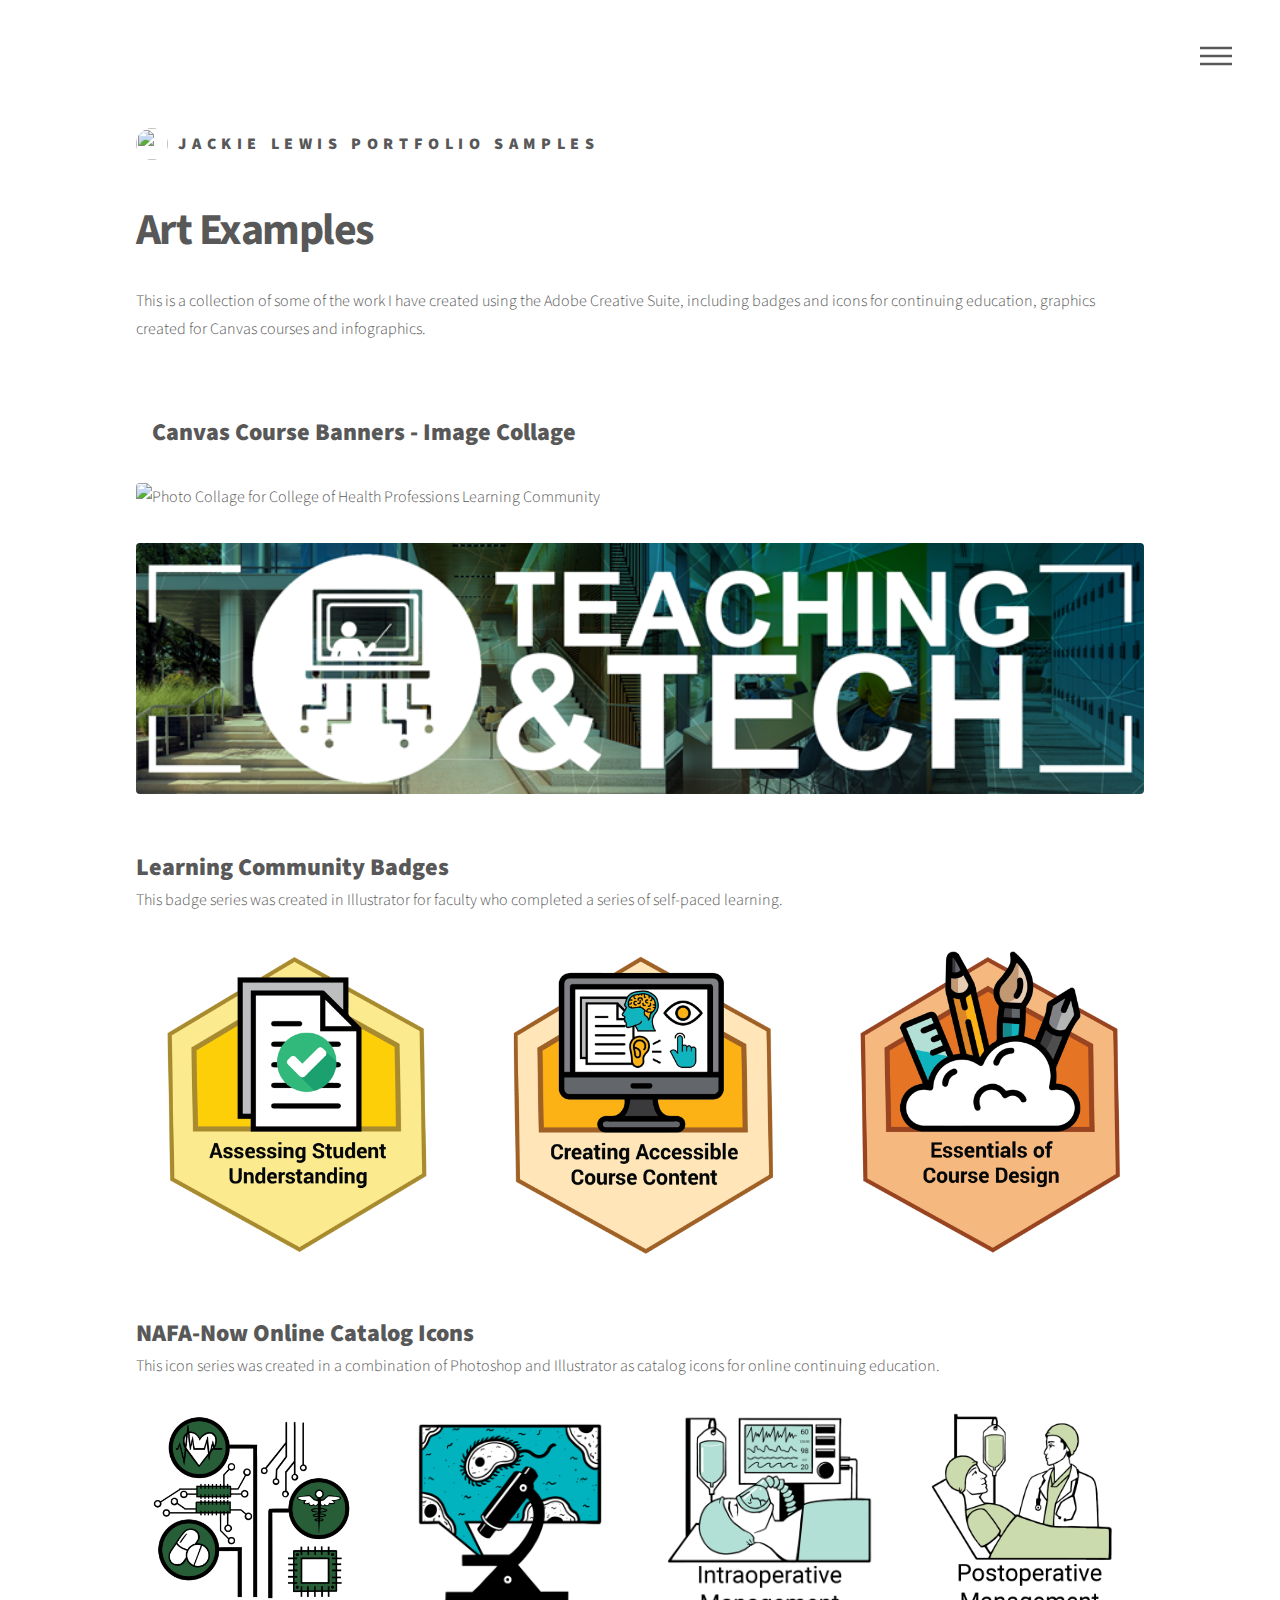
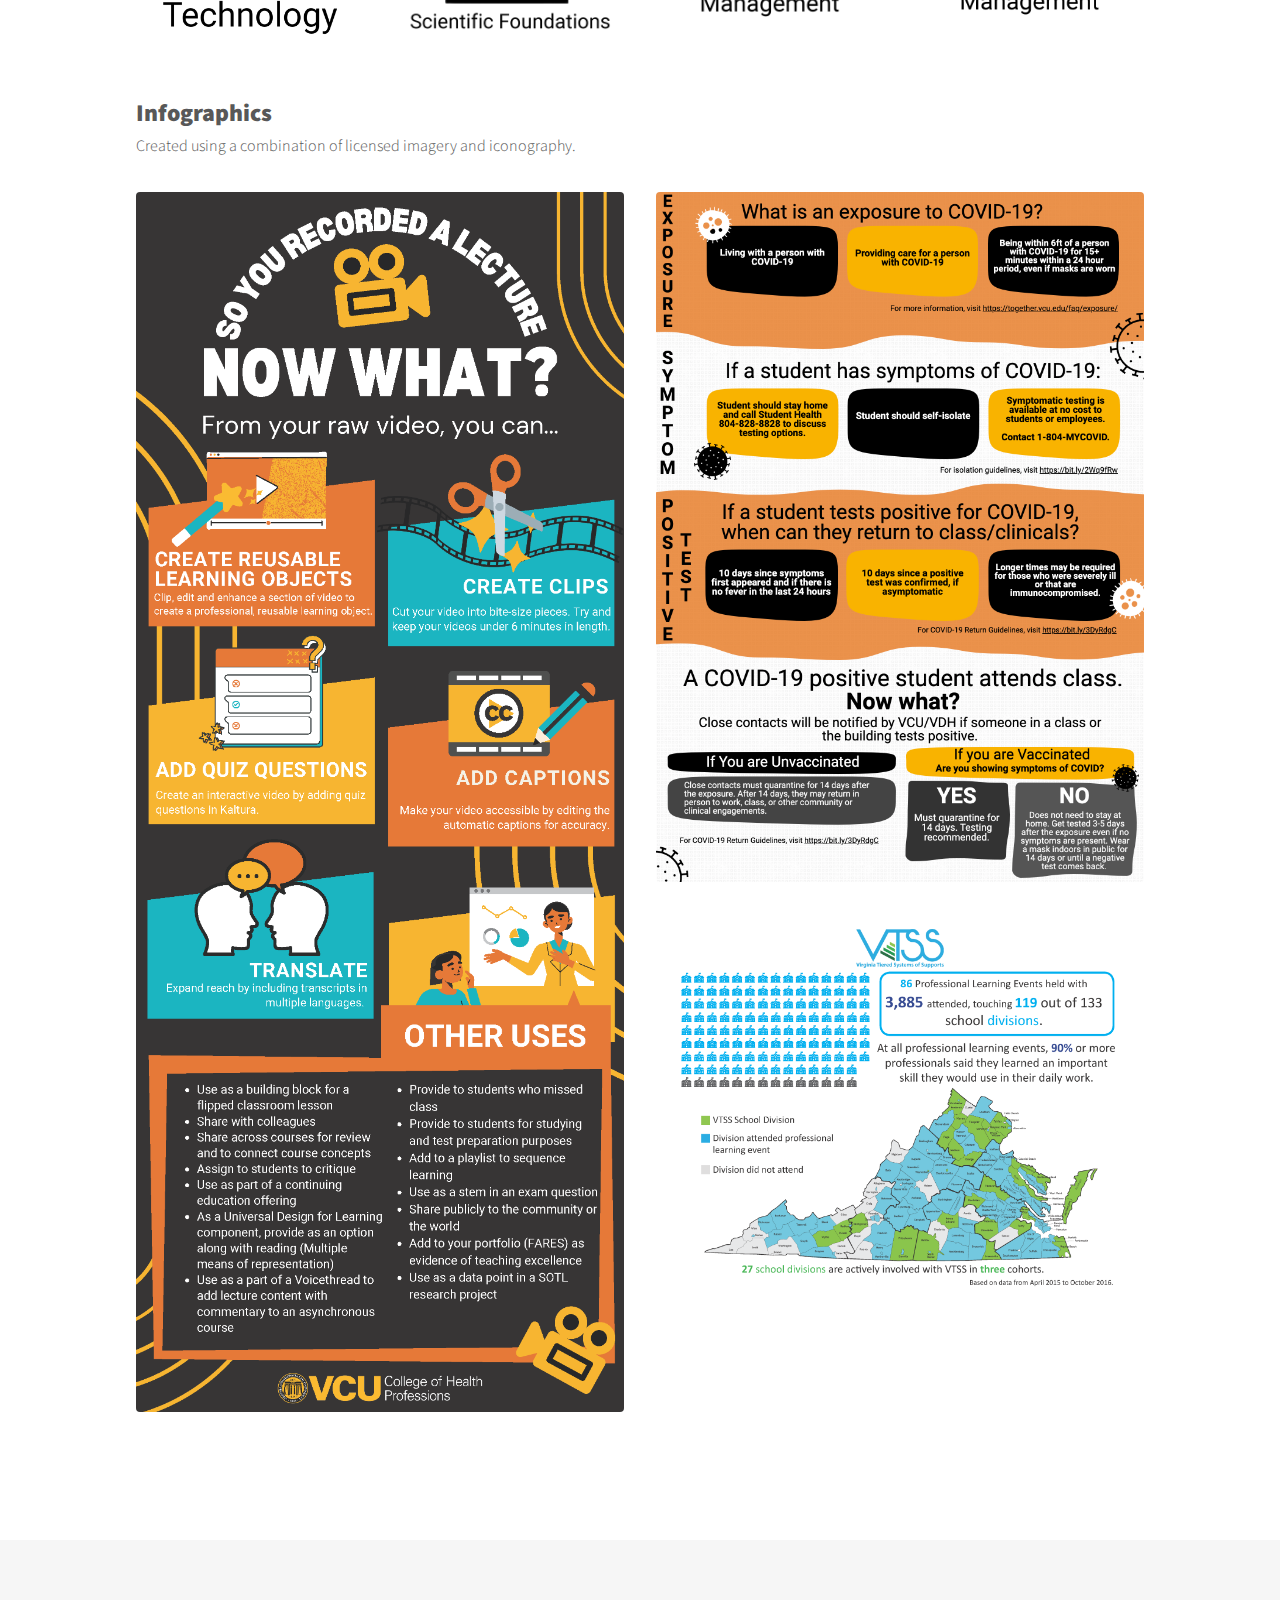
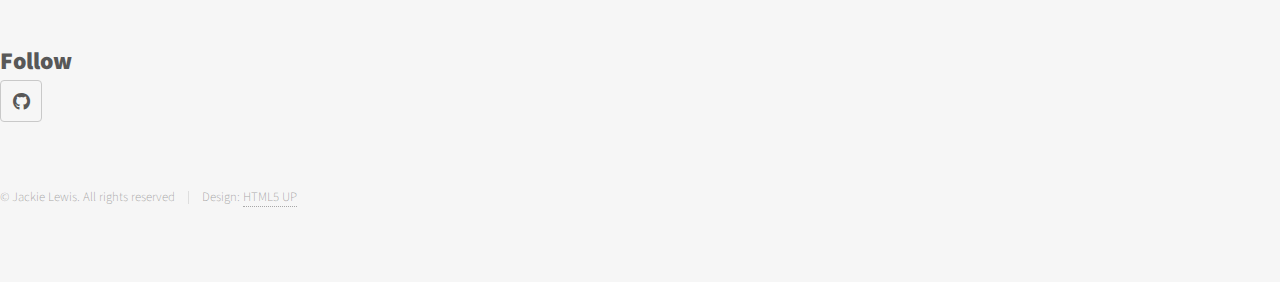
==== commit 0960d15d: "Update creative.html" ====
--- a/creative.html
+++ b/creative.html
@@ -72,9 +72,10 @@
                   <div class="col-12">  <h2>Infographics</h2>
 			  <p>Created using a combination of licensed imagery and iconography.</p></div>
                     <div class="col-6"><span class="image fit"><img src="INFOGRAPHIC Video.png" alt="So You've Recorded a Lecture: Now What Infographic" /></span></div>
-																				<div class="col-6"><span class="image fit"><img src="COVID Infographic.png" alt="2021 COVID-19 VCU Policy Infographic on what to do if a student is Exposed to COVID-19 or has a Positive Test" /></span></div>
+		   <div class="col-6"><span class="image fit"><img src="COVID Infographic.png" alt="2021 COVID-19 VCU Policy Infographic on what to do if a student is Exposed to COVID-19 or has a Positive Test" /></span> 
+			   <span class="image fit"><img src="INFOGRAPHIC VTSS 2016.png" alt="2016 VTSS Infographic Participating Virginian Counties in Learning Events" /></span></div>
 
-                    <div class="col-6"><span class="image fit"><img src="INFOGRAPHIC VTSS 2016.png" alt="2016 VTSS Infographic Participating Virginian Counties in Learning Events" /></span></div>
+               
                    
 
                     
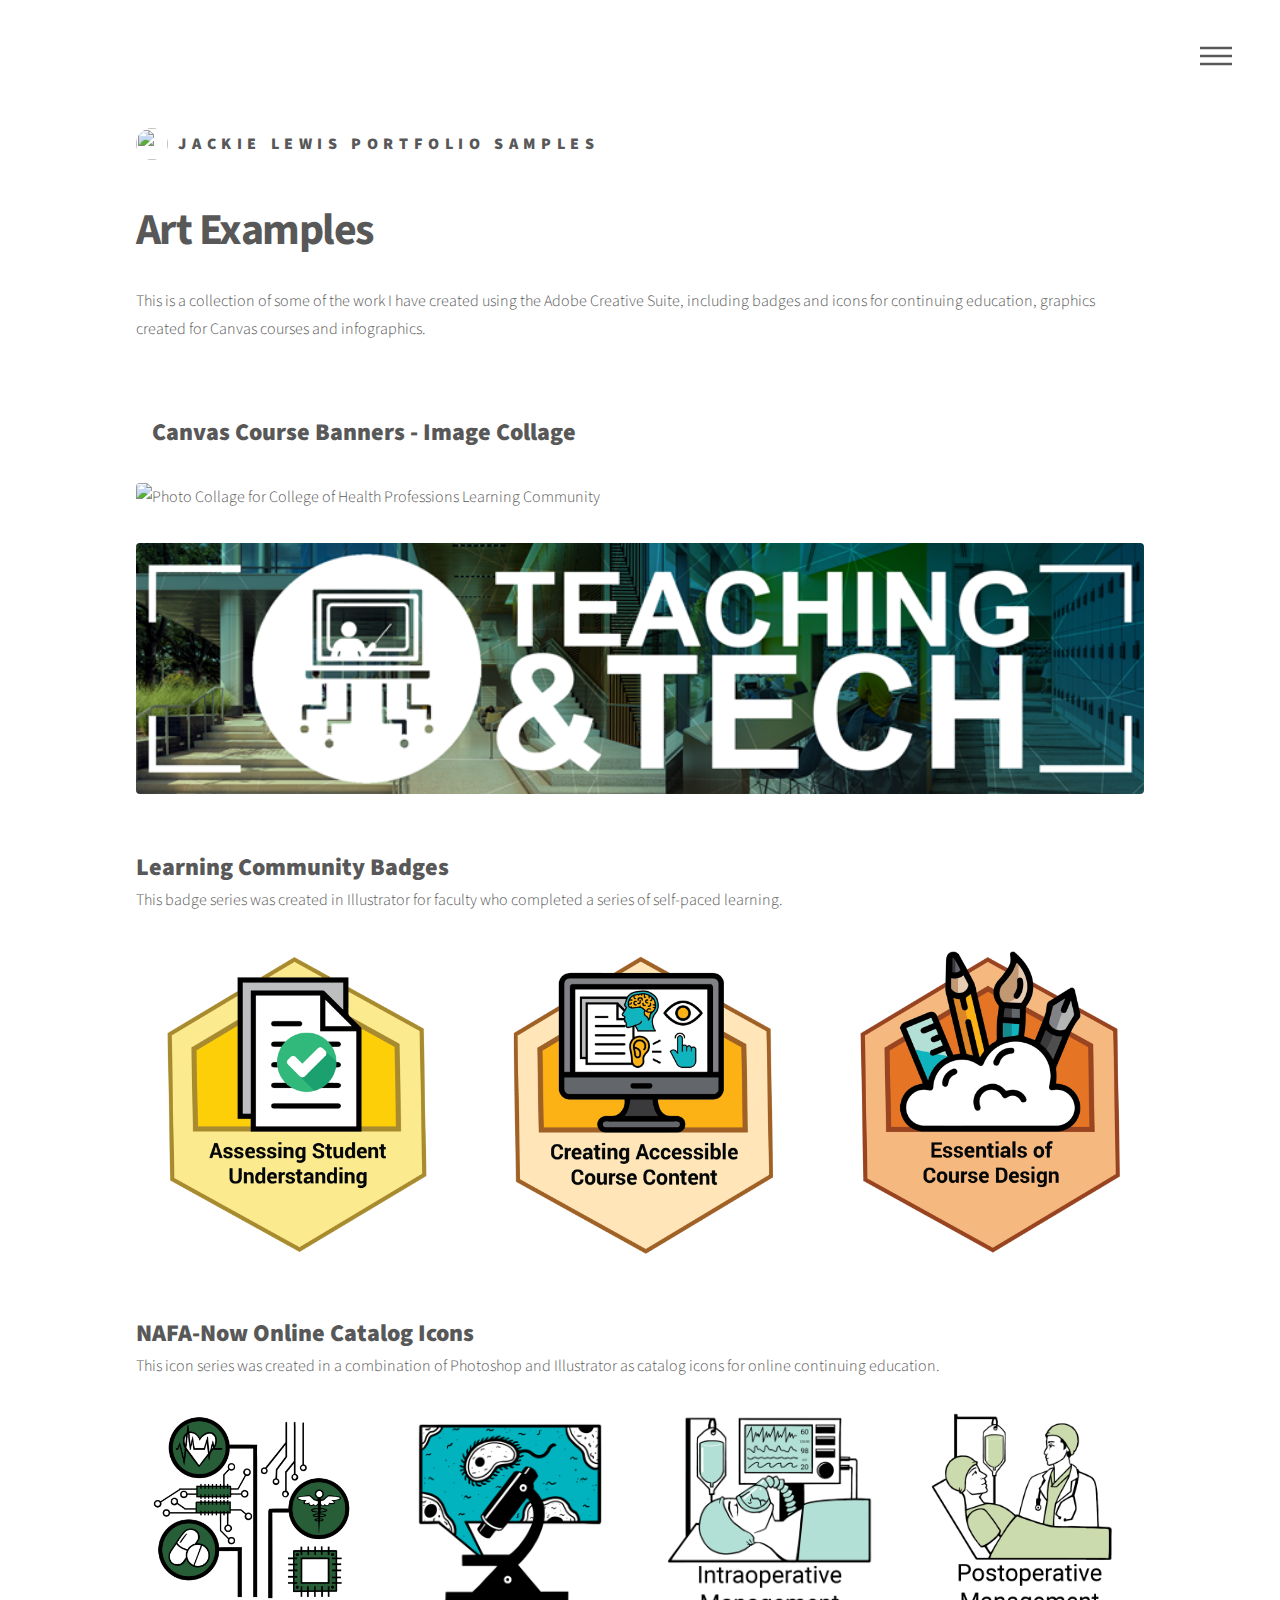
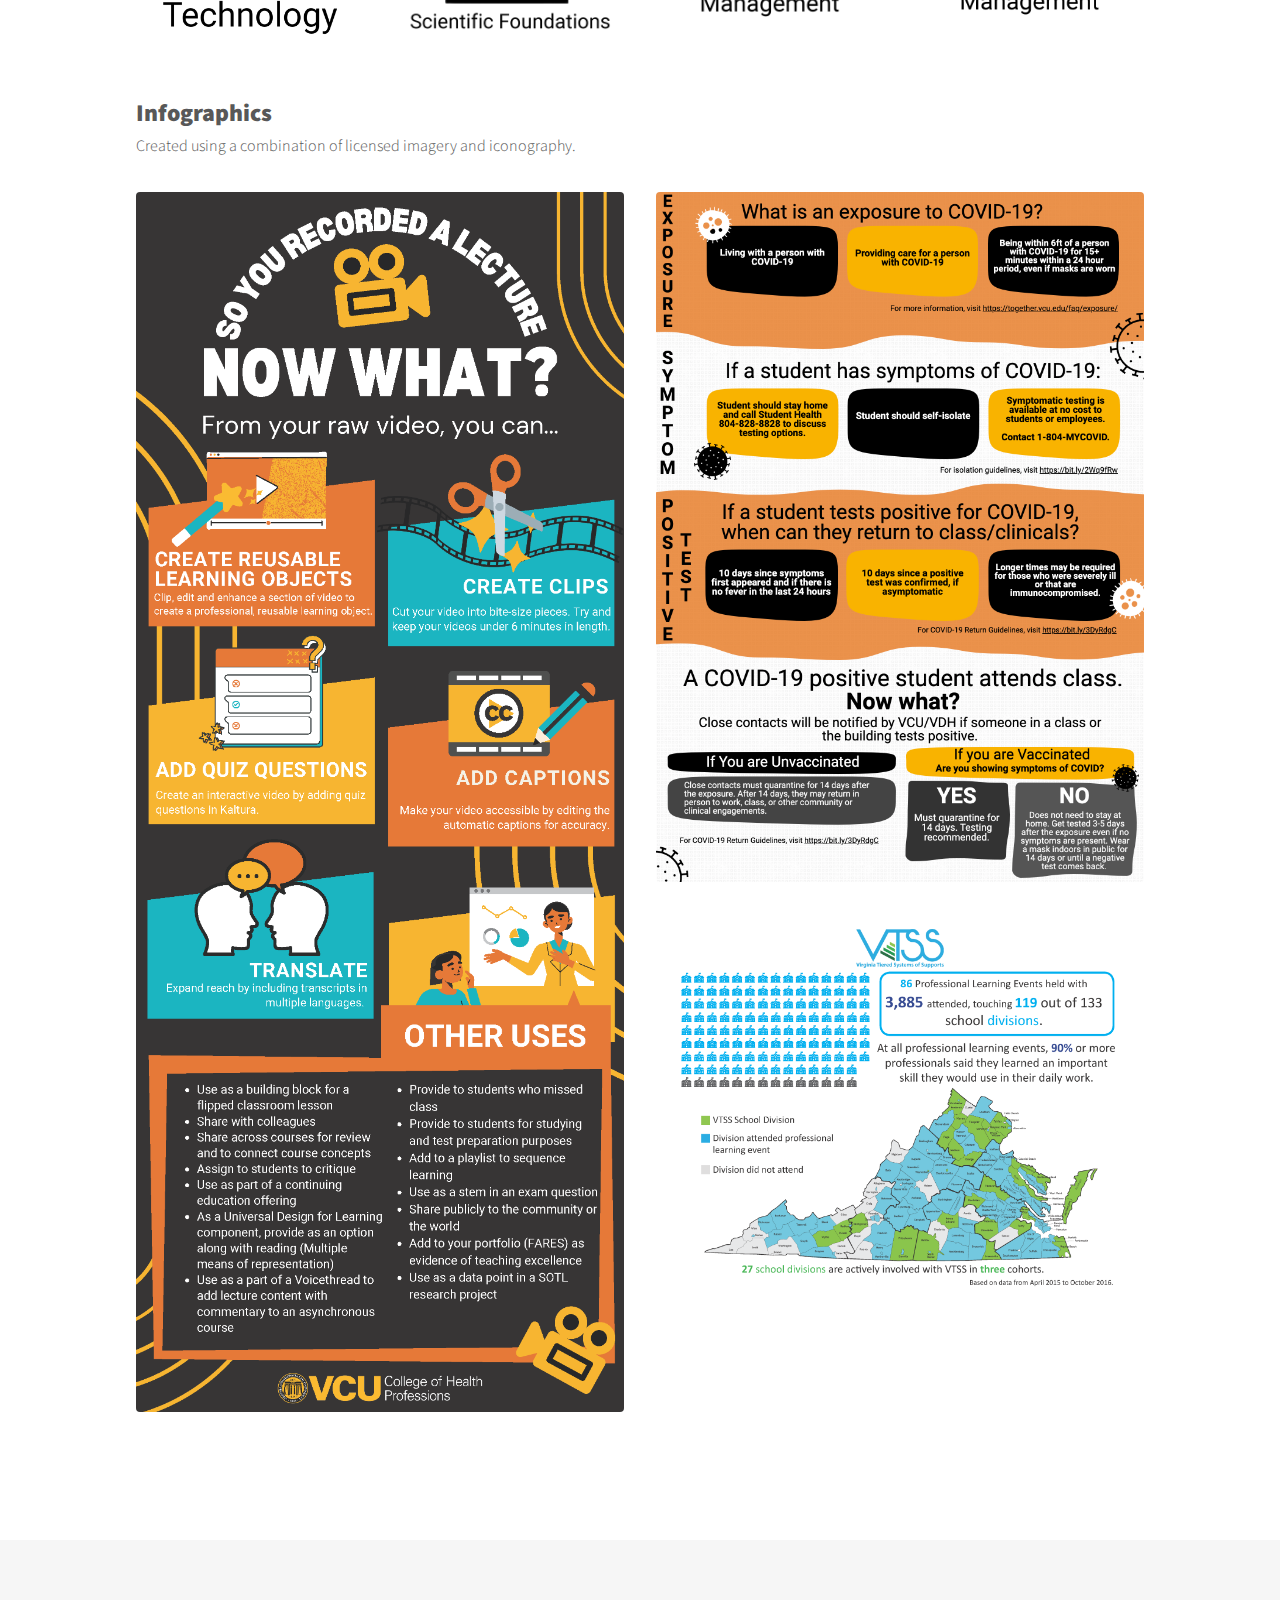
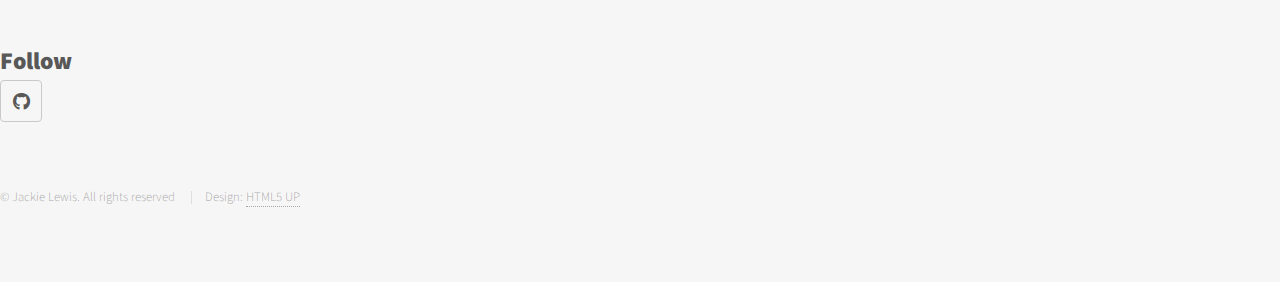
==== commit 798ac2bc: "Update creative.html" ====
--- a/creative.html
+++ b/creative.html
@@ -92,19 +92,21 @@
 					</div>
 
 				<!-- Footer -->
-					<footer id="footer">
-						<div class="inner">
-							<section>
-								<h2>Follow</h2>
-								<ul class="icons">
-									<li><a href="https://github.com/lewisjn/" class="icon brands style2 fa-github"><span class="label">GitHub</span></a></li>
-								</ul>
-							</section>
-							<ul class="copyright">
-								<li>&copy; Jackie Lewis. All rights reserved</li><li>Design: <a href="http://html5up.net">HTML5 UP</a></li>
-							</ul>
-						</div>
-					</footer>
+				 <footer id="footer">
+        <div class="inner">
+            <section>
+                <h2>Follow</h2>
+                <ul class="icons">
+                    <li><a href="https://github.com/lewisjn/" class="icon brands style2 fa-github"><span class="label">GitHub</span></a>
+                    </li>
+                </ul>
+            </section>
+            <ul class="copyright">
+                <li>&copy; Jackie Lewis. All rights reserved</li>
+                <li>Design: <a href="http://html5up.net">HTML5 UP</a></li>
+            </ul>
+        </div>
+    </footer>
 
 			</div>
 
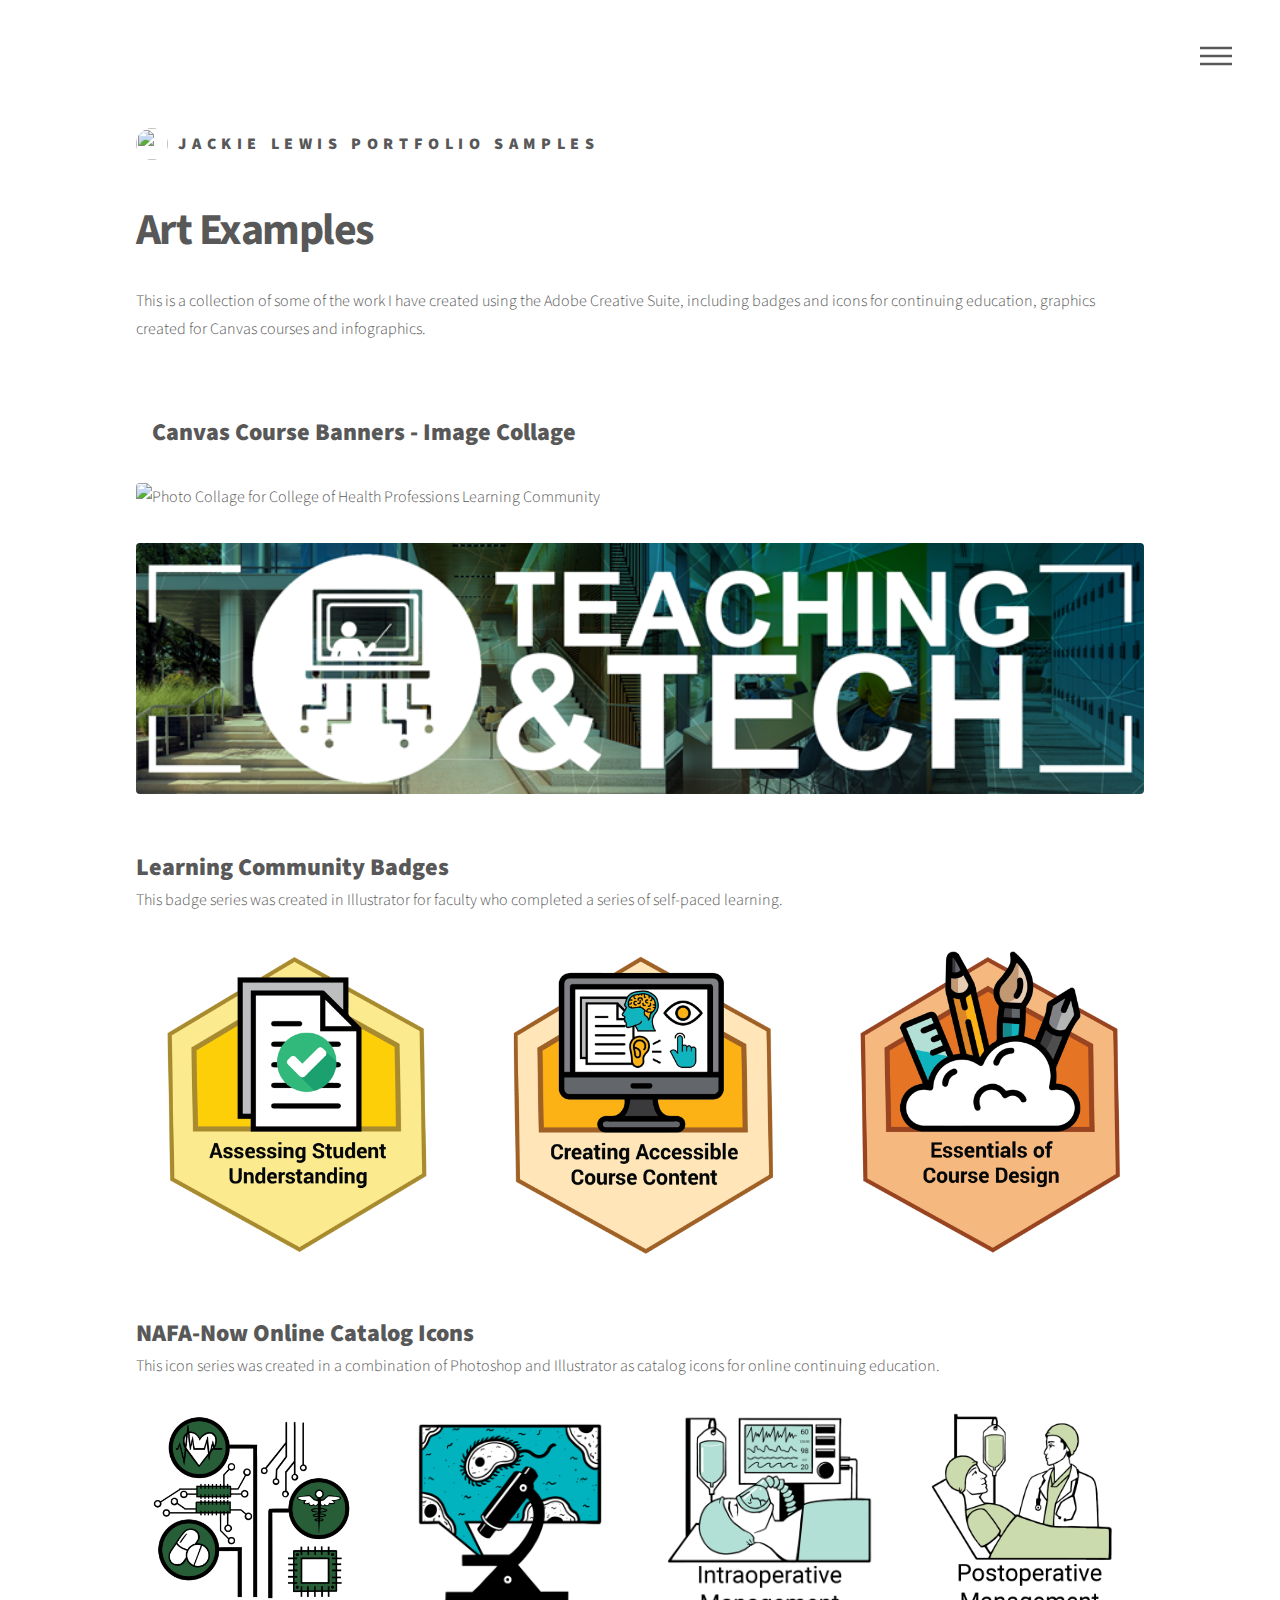
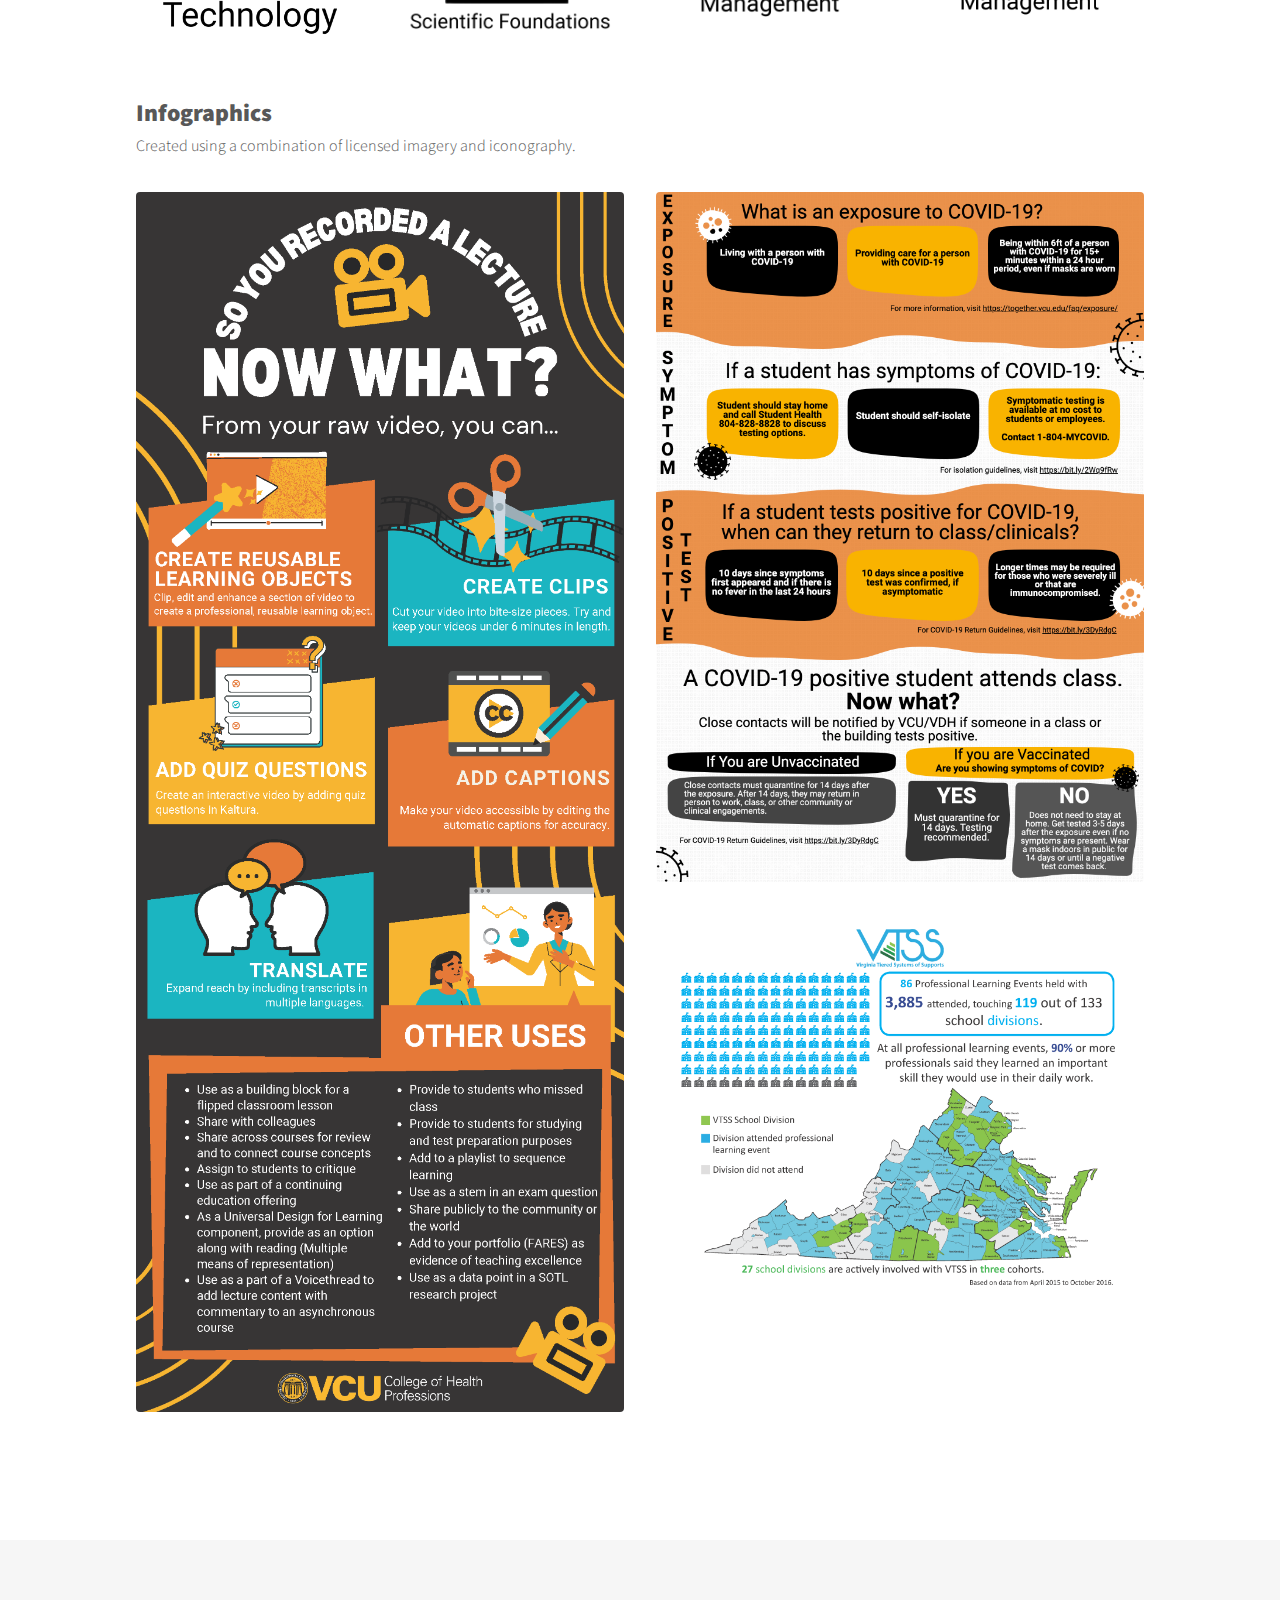
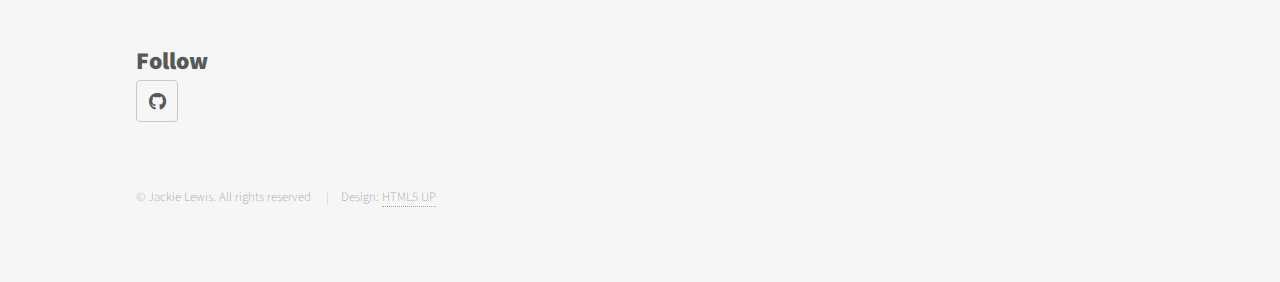
==== commit 914973cc: "Update creative.html" ====
--- a/creative.html
+++ b/creative.html
@@ -15,11 +15,9 @@
 	<body class="is-preload">
 		<!-- Wrapper -->
 			<div id="wrapper">
-
 				<!-- Header -->
 					<header id="header">
 						<div class="inner">
-
 							<!-- Logo -->
 								<a href="index.html" class="logo">
 									<span class="symbol"><img style="border-radius: 50%" src="https://avatars.githubusercontent.com/u/89713670?v=4" alt="" /></span><span class="title">Jackie Lewis Portfolio Samples</span>
@@ -41,7 +39,7 @@
 						<ul>
 							<li><a href="index.html">Home</a></li>
 							<li><a href="css.html">CSS Examples</a></li>
-<li><a href="creative.html">Art Examples</a></li>
+							<li><a href="creative.html">Art Examples</a></li>
 <!--							<li><a href="generic.html">Consequat dolor</a></li>-->
 <!--							<li><a href="elements.html">Elements</a></li>-->
 						</ul>
@@ -57,34 +55,51 @@
 							<section>
 								<div class="box alt">
 									<div class="row gtr-uniform">
-                    <h2>Canvas Course Banners - Image Collage</h2>  <div class="col-12"><span class="image fit"><img src="Canvas Narrow Collage Homepage Banner.png" alt="Photo Collage for College of Health Professions Learning Community"></span></div>
-
-                    <div class="col-12"><span class="image fit"><img src="TEACH _ TECH Banner.png" alt="TEACH & TECH Banner for Newsletter"></span></div>
-                  <div class="col-12">  <h2>Learning Community Badges</h2><p>This badge series was created in Illustrator for faculty who completed a series of self-paced learning.</p></div>
-                    <div class="col-4"><span class="image fit"><img src="ICONS/Badges/Learning community badge - assessment strategies.png" alt="Assessing Student Understanding Badge - Icons of a document and checkmark on a yellow six sided badge"></span></div>
-<div class="col-4"><span class="image fit"><img src="ICONS/Badges/Learning community badge - creating accessible course content.png" alt="Creating Accessible Course Content Badge - Icons of a document, eye, brain, hand and ear on a computer screen on a gold six sided badge"></span></div>
-<div class="col-4"><span class="image fit"><img src="ICONS/Badges/Learning community badget - essentials of course design.png" alt="Essentials of Course Design Badge - Icons of a pencil, paint brush, pen and ruler behind a cloud on an orange six sided badge"></span></div>
-                 <div class="col-12">   <h2>NAFA-Now Online Catalog Icons</h2><p>This icon series was created in a combination of Photoshop and Illustrator as catalog icons for online continuing education.</p></div>
-<div class="col-3"><span class="image fit"><img src="ICONS/Technology.png" alt="Computer chip illustration in green with medical imagery labeled Technology"></span></div>
-                    <div class="col-3"><span class="image fit"><img src="ICONS/Scientific-Foundations.png" alt="Microscope looking at a slide of microbes labeled Scientific Foundations"></span></div>
-<div class="col-3"><span class="image fit"><img src="ICONS/Intraoperative-Management.png" alt="Patient laying on operating table surrounded by an IV and medical equipment labeled Intraoperative Management"></span></div>
-<div class="col-3"><span class="image fit"><img src="ICONS/Postoperative Management.png" alt="Patient laying on bed talking to doctor surrounded by an IV labeled Postoperative Management"></span></div>
-                  <div class="col-12">  <h2>Infographics</h2>
-			  <p>Created using a combination of licensed imagery and iconography.</p></div>
-                    <div class="col-6"><span class="image fit"><img src="INFOGRAPHIC Video.png" alt="So You've Recorded a Lecture: Now What Infographic" /></span></div>
-		   <div class="col-6"><span class="image fit"><img src="COVID Infographic.png" alt="2021 COVID-19 VCU Policy Infographic on what to do if a student is Exposed to COVID-19 or has a Positive Test" /></span> 
-			   <span class="image fit"><img src="INFOGRAPHIC VTSS 2016.png" alt="2016 VTSS Infographic Participating Virginian Counties in Learning Events" /></span></div>
-
-               
-                   
-
-                    
-                    
-                    
+                    								<h2>Canvas Course Banners - Image Collage</h2>  
+										<div class="col-12">
+											<span class="image fit"><img src="Canvas Narrow Collage Homepage Banner.png" alt="Photo Collage for College of Health Professions Learning Community"></span>
 										</div>
-										
-
-					
+                    								<div class="col-12">
+											<span class="image fit"><img src="TEACH _ TECH Banner.png" alt="TEACH & TECH Banner for Newsletter"></span>
+										</div>
+                  								<div class="col-12">
+											<h2>Learning Community Badges</h2>
+											<p>This badge series was created in Illustrator for faculty who completed a series of self-paced learning.</p>
+										</div>
+                   								<div class="col-4">
+											<span class="image fit"><img src="ICONS/Badges/Learning community badge - assessment strategies.png" alt="Assessing Student Understanding Badge - Icons of a document and checkmark on a yellow six sided badge"></span>
+										</div>
+										<div class="col-4">
+											<span class="image fit"><img src="ICONS/Badges/Learning community badge - creating accessible course content.png" alt="Creating Accessible Course Content Badge - Icons of a document, eye, brain, hand and ear on a computer screen on a gold six sided badge"></span>
+										</div>
+										<div class="col-4"><span class="image fit"><img src="ICONS/Badges/Learning community badget - essentials of course design.png" alt="Essentials of Course Design Badge - Icons of a pencil, paint brush, pen and ruler behind a cloud on an orange six sided badge"></span>
+										</div>
+										<div class="col-12">   
+											<h2>NAFA-Now Online Catalog Icons</h2>
+											<p>This icon series was created in a combination of Photoshop and Illustrator as catalog icons for online continuing education.</p>
+										</div>
+										<div class="col-3">
+											<span class="image fit"><img src="ICONS/Technology.png" alt="Computer chip illustration in green with medical imagery labeled Technology"></span>
+										</div>
+										<div class="col-3">
+											<span class="image fit"><img src="ICONS/Scientific-Foundations.png" alt="Microscope looking at a slide of microbes labeled Scientific Foundations"></span>
+										</div>
+										<div class="col-3">
+											<span class="image fit"><img src="ICONS/Intraoperative-Management.png" alt="Patient laying on operating table surrounded by an IV and medical equipment labeled Intraoperative Management"></span>
+										</div>
+										<div class="col-3">
+											<span class="image fit"><img src="ICONS/Postoperative Management.png" alt="Patient laying on bed talking to doctor surrounded by an IV labeled Postoperative Management"></span>
+										</div>
+										<div class="col-12">  
+											<h2>Infographics</h2>
+											<p>Created using a combination of licensed imagery and iconography.</p>
+										</div>
+										<div class="col-6"><span class="image fit"><img src="INFOGRAPHIC Video.png" alt="So You've Recorded a Lecture: Now What Infographic" /></span>
+										</div>
+										<div class="col-6">
+											<span class="image fit"><img src="COVID Infographic.png" alt="2021 COVID-19 VCU Policy Infographic on what to do if a student is Exposed to COVID-19 or has a Positive Test" /></span> 
+											<span class="image fit"><img src="INFOGRAPHIC VTSS 2016.png" alt="2016 VTSS Infographic Participating Virginian Counties in Learning Events" /></span>
+										</div>
 									</div>
 								</div>
 							</section>
